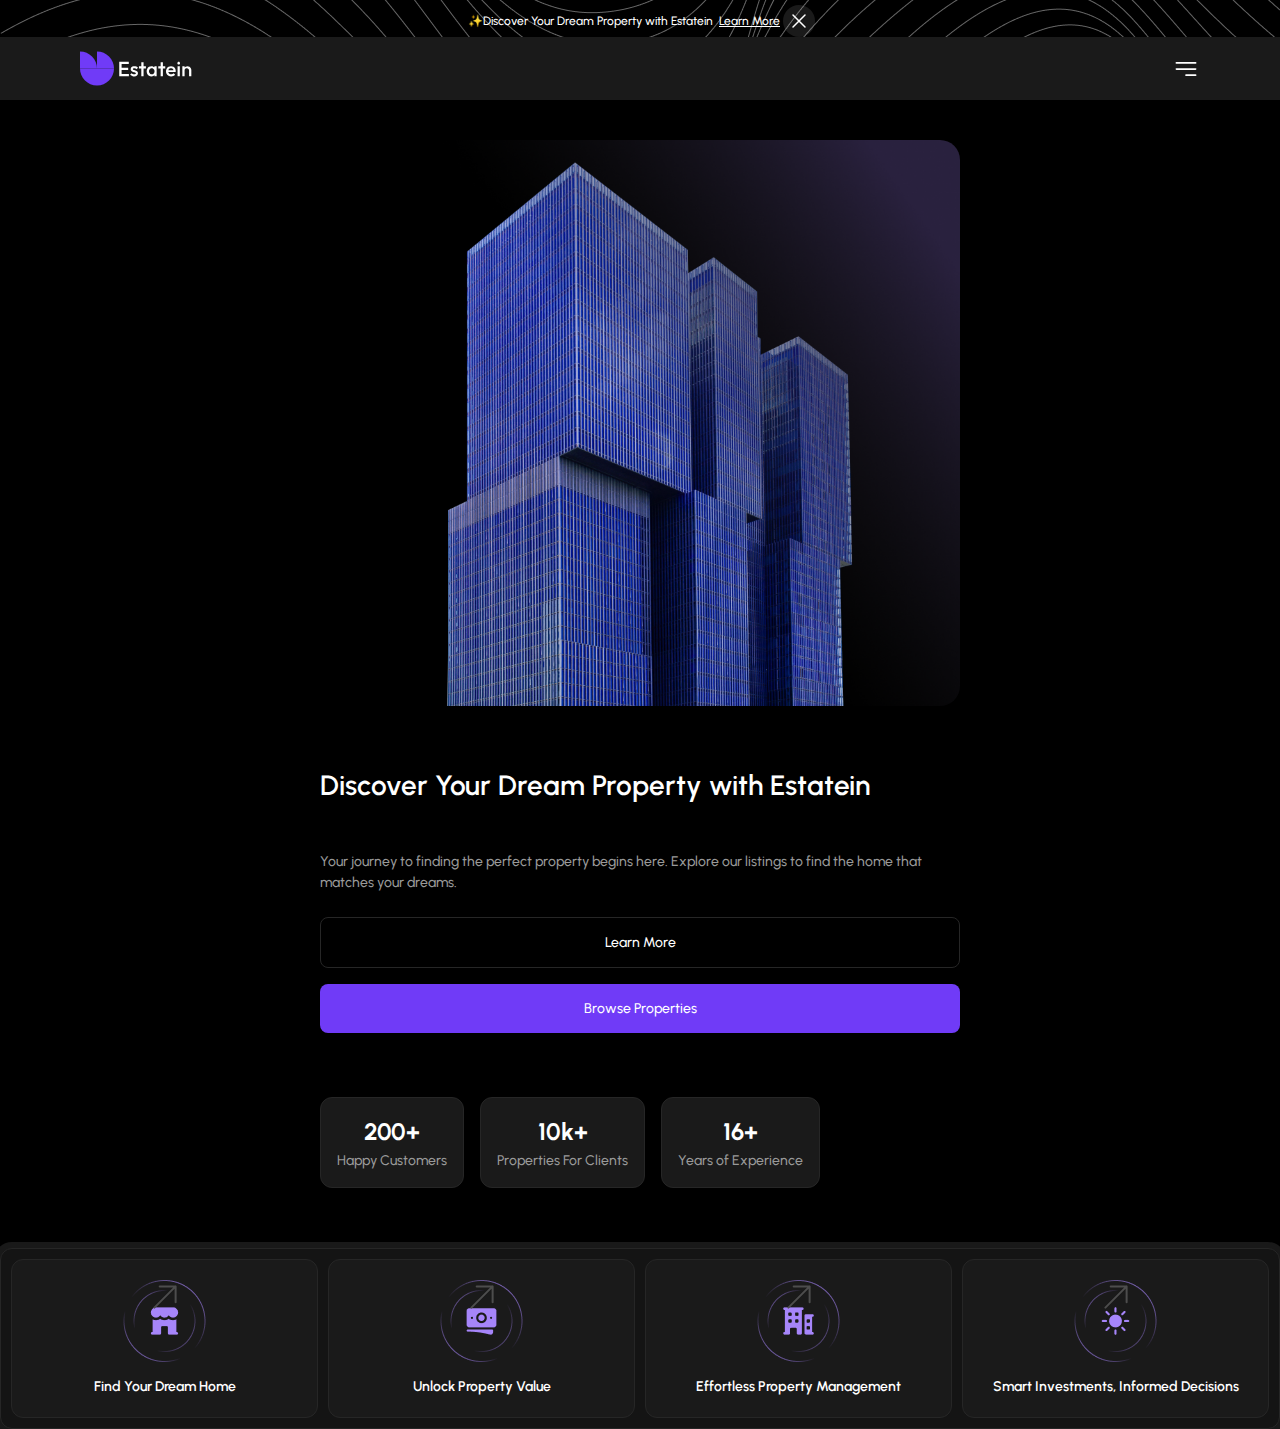
==== pages/home/index.html @ abe05085 "home page added" ====
<!DOCTYPE html>
<html lang="en">
<head>
    <meta charset="UTF-8">
    <meta name="viewport" content="width=device-width, initial-scale=1.0">
    <title>Home Page</title>
    <link rel="stylesheet" href="../../scss/main.css">
</head>
<body>
    <!-- Header -->
    <section class="header">
        <div class="img">
        </div>
            <div class="head">
                <div class="text">
                    <p>✨Discover Your Dream Property with Estatein</p>
                    <a href="#">Learn More</a>
                </div>
                <img src="../../assets/icons/home/headerx.svg" alt="">
            </div>
    </section>



    <!-- Navbar -->

    <header class="navbar-container">
        <nav class="container">
            <div class="navbar">
              <div class="left-side">
                <img src="../../assets/icons/home/navbar.svg" alt="">
                <img src="../../assets/icons/home/navtext.svg" alt="">
              </div>
              <div class="middle-side">
                <ul>
                    <li><a href="#" class="a1">Home</a></li>
                    <li><a href="#">About Us</a></li>
                    <li><a href="#">Properties</a></li>
                    <li><a href="#">Services</a></li>
                </ul>
              </div>
              <div class="right-side">
                <button>Contact Us</button>
                <img src="../../assets/icons/home/burger.svg" alt="">
              </div>

            </div>
        </nav>
    </header>



    <!-- Contact -->
    <section class="contact-section">

    <div class="contact">
        <div class="left-side">
                <p class="p1">Discover Your Dream Property with Estatein</p>
                <span class="span1">Your journey to finding the perfect property begins here. Explore our listings to find the home that matches your dreams.</span>
            <div class="btn">
                <button class="btn1">Learn More</button>
                <button class="btn2">Browse Properties</button>
            </div>
           <div class="price">
            <div class="card card1">
                <p>200+</p>
                <span>Happy Customers</span>
            </div>
            <div class="card card2">
                <p>10k+</p>
                <span>Properties For Clients</span>
            </div>
            <div class="card card3">
                <p>16+</p>
                <span>Years of Experience</span>
            </div>
           </div>
            </div>
            <!-- <div class="middle-side">
                <img src="../../assets/images/home/circle.png" alt="">
            </div> -->
           
            <div class="right-side">
                
                <img src="../../assets/images/home/building.png" alt="">
            </div>
    </div>
    </section>


    <!-- Grid section -->

    <section class="grid-section">
<div class="grid">
<div class="grid1">
    <img src="../../assets/images/home/shop.png" alt="">
    <p>Find Your Dream Home</p>
    <img class="arrowimg" src="../../assets/icons/home/arrow.svg" alt="">
</div>
<div class="grid1">
    <img src="../../assets/images/home/camera.png" alt="">
    <p>Unlock Property Value</p>
    <img class="arrowimg" src="../../assets/icons/home/arrow.svg" alt="">
</div>
<div class="grid1">
    <img src="../../assets/images/home/build.png" alt="">
    <p>Effortless Property Management</p>
    <img class="arrowimg" src="../../assets/icons/home/arrow.svg" alt="">
</div>
<div class="grid1">
    <img src="../../assets/images/home/sun.png" alt="">
    <p>Smart Investments, Informed Decisions</p>
    <img class="arrowimg" src="../../assets/icons/home/arrow.svg" alt="">
</div>
</div>
    </section>
</body>
</html>
---- scss/main.css ----
@import url("https://fonts.googleapis.com/css2?family=Urbanist:ital,wght@0,100..900;1,100..900&display=swap");
.container {
  width: 1280px;
  margin: 0 auto;
}

/* http://meyerweb.com/eric/tools/css/reset/
   v5.0.2 | 20191019
   License: none (public domain)
*/
html, body, div, span, applet, object, iframe,
h1, h2, h3, h4, h5, h6, p, blockquote, pre,
a, abbr, acronym, address, big, cite, code,
del, dfn, em, img, ins, kbd, q, s, samp,
small, strike, strong, sub, sup, tt, var,
b, u, i, center,
dl, dt, dd, ol, ul, li,
fieldset, form, label, legend,
table, caption, tbody, tfoot, thead, tr, th, td,
article, aside, canvas, details, embed,
figure, figcaption, footer, header, hgroup,
main, menu, nav, output, ruby, section, summary,
time, mark, audio, video {
  margin: 0;
  padding: 0;
  border: 0;
  box-sizing: border-box;
  font-size: 100%;
  font: inherit;
  vertical-align: baseline;
}

/* HTML5 display-role reset for older browsers */
article, aside, details, figcaption, figure,
footer, header, hgroup, main, menu, nav, section {
  display: block;
}

/* HTML5 hidden-attribute fix for newer browsers */
*[hidden] {
  display: none;
}

body {
  line-height: 1;
  background-color: black;
}

menu, ol, ul {
  list-style: none;
}

blockquote, q {
  quotes: none;
}

blockquote:before, blockquote:after,
q:before, q:after {
  content: "";
  content: none;
}

table {
  border-collapse: collapse;
  border-spacing: 0;
}

.header {
  display: flex;
  align-items: center;
  justify-content: center;
  background: url(/assets/images/home/header.png);
  background-repeat: no-repeat;
  background-color: black;
  padding-top: 5px;
}
.header .img {
  stroke: var(--Grey-40, #666);
}
.header .img img {
  width: 100%;
}
.header .head {
  display: flex;
  align-items: center;
  justify-content: space-between;
}
.header .head .text {
  display: flex;
  align-items: center;
  gap: 10px;
  color: var(--Absolute-White, #FFF);
  text-align: center;
  font-family: Urbanist;
  font-size: 18px;
  font-style: normal;
  font-weight: 500;
  line-height: 150%; /* 27px */
}
.header .head .text a {
  color: var(--Absolute-White, #FFF);
  text-align: center;
  font-family: Urbanist;
  font-size: 18px;
  font-style: normal;
  font-weight: 500;
  line-height: 150%; /* 27px */
  text-decoration-line: underline;
}
@media (max-width: 1596px) {
  .header .head .text a {
    font-size: 14px;
  }
}
@media (max-width: 1300px) {
  .header .head .text a {
    font-size: 12px;
  }
}
@media (max-width: 1596px) {
  .header .head .text {
    font-size: 14px;
    gap: 6px;
  }
}
@media (max-width: 1300px) {
  .header .head .text {
    font-size: 12px;
    gap: 6px;
  }
}
.header .head img {
  padding: 4px;
  border-radius: 75px;
  background: rgba(255, 255, 255, 0.1);
  left: 100%;
  position: relative;
}
@media (max-width: 1300px) {
  .header .head img {
    left: 1%;
  }
}

.navbar-container {
  display: flex;
  justify-content: space-between;
  align-items: center;
  padding: 20px 162px;
  background: var(--Grey-10, #1A1A1A);
}
@media (max-width: 1596px) {
  .navbar-container {
    padding: 14px 80px;
  }
}
.navbar-container .navbar {
  display: flex;
  align-items: center;
  justify-content: space-between;
}
.navbar-container .left-side {
  display: flex;
  align-items: center;
  gap: 5px;
}
.navbar-container .middle-side ul {
  display: flex;
  align-items: center;
  gap: 24px;
}
.navbar-container .middle-side ul li a {
  text-decoration: none;
  color: var(--Absolute-White, #FFF);
  font-family: Urbanist;
  font-size: 18px;
  font-style: normal;
  font-weight: 500;
  line-height: 150%; /* 21px */
}
@media (max-width: 1596px) {
  .navbar-container .middle-side ul li a {
    font-size: 14px;
  }
}
.navbar-container .middle-side ul .a1 {
  display: flex;
  padding: 14px 24px;
  align-items: flex-start;
  gap: 10px;
  border-radius: 10px;
  border: 1px solid var(--Grey-15, #262626);
  background: var(--Grey-08, #141414);
}
@media (max-width: 1596px) {
  .navbar-container .middle-side ul .a1 {
    padding: 12px 20px;
  }
}
@media (max-width: 1300px) {
  .navbar-container .middle-side {
    display: none;
  }
}
.navbar-container .right-side {
  display: flex;
  align-items: center;
}
.navbar-container .right-side button {
  display: flex;
  padding: 16px 24px;
  align-items: center;
  gap: 8px;
  border-radius: 10px;
  border: 1px solid var(--Grey-15, #262626);
  background: var(--Grey-08, #141414);
  color: var(--Absolute-White, #FFF);
  font-family: Urbanist;
  font-size: 18px;
  font-style: normal;
  font-weight: 500;
  line-height: 150%; /* 27px */
  cursor: pointer;
}
@media (max-width: 1596px) {
  .navbar-container .right-side button {
    font-size: 14px;
    padding: 14px 20px;
  }
}
@media (max-width: 1300px) {
  .navbar-container .right-side button {
    display: none;
  }
}
.navbar-container .right-side img {
  display: none;
}
@media (max-width: 1300px) {
  .navbar-container .right-side img {
    display: initial;
  }
}

.contact-section .contact {
  display: flex;
  align-items: center;
  gap: 80px;
}
@media (max-width: 1596px) {
  .contact-section .contact {
    gap: 60px;
  }
}
@media (max-width: 1300px) {
  .contact-section .contact {
    flex-direction: column-reverse;
  }
}
.contact-section .contact .left-side {
  width: 50%;
  padding-left: 162px;
  display: flex;
  flex-direction: column;
  gap: 24px;
}
@media (max-width: 1300px) {
  .contact-section .contact .left-side {
    padding: 0;
  }
}
.contact-section .contact .left-side .p1 {
  color: var(--Absolute-White, #FFF);
  font-family: Urbanist;
  font-size: 60px;
  font-style: normal;
  font-weight: 600;
  line-height: 120%; /* 72px */
}
@media (max-width: 1596px) {
  .contact-section .contact .left-side .p1 {
    font-size: 46px;
  }
}
@media (max-width: 1300px) {
  .contact-section .contact .left-side .p1 {
    font-size: 28px;
  }
}
.contact-section .contact .left-side .span1 {
  color: var(--Grey-60, #999);
  font-family: Urbanist;
  font-size: 18px;
  font-style: normal;
  font-weight: 500;
  line-height: 150%; /* 27px */
  margin-top: 24px;
}
@media (max-width: 1596px) {
  .contact-section .contact .left-side .span1 {
    font-size: 16px;
  }
}
@media (max-width: 1300px) {
  .contact-section .contact .left-side .span1 {
    font-size: 14px;
  }
}
.contact-section .contact .left-side .btn {
  display: flex;
  gap: 20px;
}
@media (max-width: 1596px) {
  .contact-section .contact .left-side .btn {
    gap: 16px;
  }
}
@media (max-width: 1300px) {
  .contact-section .contact .left-side .btn {
    flex-direction: column;
  }
}
.contact-section .contact .left-side .btn .btn1 {
  border-radius: 10px;
  background: transparent;
  border: 1px solid var(--Grey-15, #262626);
  display: flex;
  padding: 18px 24px;
  justify-content: center;
  align-items: center;
  gap: 8px;
  color: var(--Absolute-White, #FFF);
  font-family: Urbanist;
  font-size: 18px;
  font-style: normal;
  font-weight: 500;
  line-height: 150%; /* 27px */
  cursor: pointer;
}
@media (max-width: 1596px) {
  .contact-section .contact .left-side .btn .btn1 {
    font-size: 14px;
    padding: 14px 20px;
    border-radius: 8px;
  }
}
.contact-section .contact .left-side .btn .btn2 {
  border-radius: 10px;
  border: transparent;
  background: var(--Purple-60, #703BF7);
  display: flex;
  padding: 18px 24px;
  justify-content: center;
  align-items: center;
  gap: 8px;
  color: var(--Absolute-White, #FFF);
  font-family: Urbanist;
  font-size: 18px;
  font-style: normal;
  font-weight: 500;
  line-height: 150%; /* 27px */
  cursor: pointer;
}
@media (max-width: 1596px) {
  .contact-section .contact .left-side .btn .btn2 {
    font-size: 14px;
    padding: 14px 20px;
    border-radius: 8px;
  }
}
.contact-section .contact .left-side .price {
  display: flex;
  gap: 20px;
}
@media (max-width: 1596px) {
  .contact-section .contact .left-side .price {
    gap: 16px;
  }
}
@media (max-width: 1300px) {
  .contact-section .contact .left-side .price {
    margin-top: 40px;
  }
}
.contact-section .contact .left-side .price .card {
  border-radius: 12px;
  border: 1px solid var(--Grey-15, #262626);
  background: var(--Grey-10, #1A1A1A);
  padding: 16px 24px;
}
@media (max-width: 1596px) {
  .contact-section .contact .left-side .price .card {
    padding: 14px 20px;
  }
}
@media (max-width: 1300px) {
  .contact-section .contact .left-side .price .card {
    padding: 16px;
  }
}
.contact-section .contact .left-side .price .card p {
  color: var(--Absolute-White, #FFF);
  font-family: Urbanist;
  font-size: 40px;
  font-style: normal;
  font-weight: 700;
  line-height: 150%; /* 60px */
}
@media (max-width: 1596px) {
  .contact-section .contact .left-side .price .card p {
    font-size: 30px;
  }
}
@media (max-width: 1300px) {
  .contact-section .contact .left-side .price .card p {
    font-size: 24px;
    text-align: center;
  }
}
.contact-section .contact .left-side .price .card span {
  color: var(--Grey-60, #999);
  font-family: Urbanist;
  font-size: 18px;
  font-style: normal;
  font-weight: 500;
  line-height: 150%; /* 27px */
}
@media (max-width: 1596px) {
  .contact-section .contact .left-side .price .card span {
    font-size: 16px;
  }
}
@media (max-width: 1300px) {
  .contact-section .contact .left-side .price .card span {
    font-size: 14px;
    text-align: center;
  }
}
.contact-section .contact .right-side {
  width: 50%;
}
.contact-section .contact .right-side img {
  width: 100%;
}
@media (max-width: 1300px) {
  .contact-section .contact .right-side img {
    border-radius: 20px;
    margin-top: 40px;
  }
}

.grid-section {
  margin-top: 60px;
}
.grid-section .grid {
  border: 1px solid var(--Grey-15, #262626);
  background: var(--Grey-08, #141414);
  box-shadow: 0px 0px 0px 6px #191919;
  display: flex;
  padding: 20px;
  align-items: center;
  gap: 20px;
}
@media (max-width: 1596px) {
  .grid-section .grid {
    padding: 10px;
    gap: 10px;
  }
}
@media (max-width: 1300px) {
  .grid-section .grid {
    padding: 10px;
    border-radius: 12px;
  }
}
.grid-section .grid .grid1 {
  display: flex;
  padding: 40px 20px;
  flex-direction: column;
  align-items: center;
  gap: 20px;
  flex: 1 0 0;
  border-radius: 12px;
  border: 1px solid var(--Grey-15, #262626);
  background: var(--Grey-10, #1A1A1A);
}
@media (max-width: 1596px) {
  .grid-section .grid .grid1 {
    padding: 30px 16px;
    gap: 16px;
  }
}
@media (max-width: 1300px) {
  .grid-section .grid .grid1 {
    display: flex;
    padding: 20px 14px;
    gap: 14px;
    flex-wrap: wrap;
  }
}
.grid-section .grid .grid1 p {
  color: var(--Absolute-White, #FFF);
  text-align: center;
  font-family: Urbanist;
  font-size: 20px;
  font-style: normal;
  font-weight: 600;
  line-height: 150%; /* 30px */
}
@media (max-width: 1596px) {
  .grid-section .grid .grid1 p {
    font-size: 16px;
  }
}
@media (max-width: 1300px) {
  .grid-section .grid .grid1 p {
    font-size: 14px;
  }
}
.grid-section .grid .grid1 .arrowimg {
  position: absolute;
}
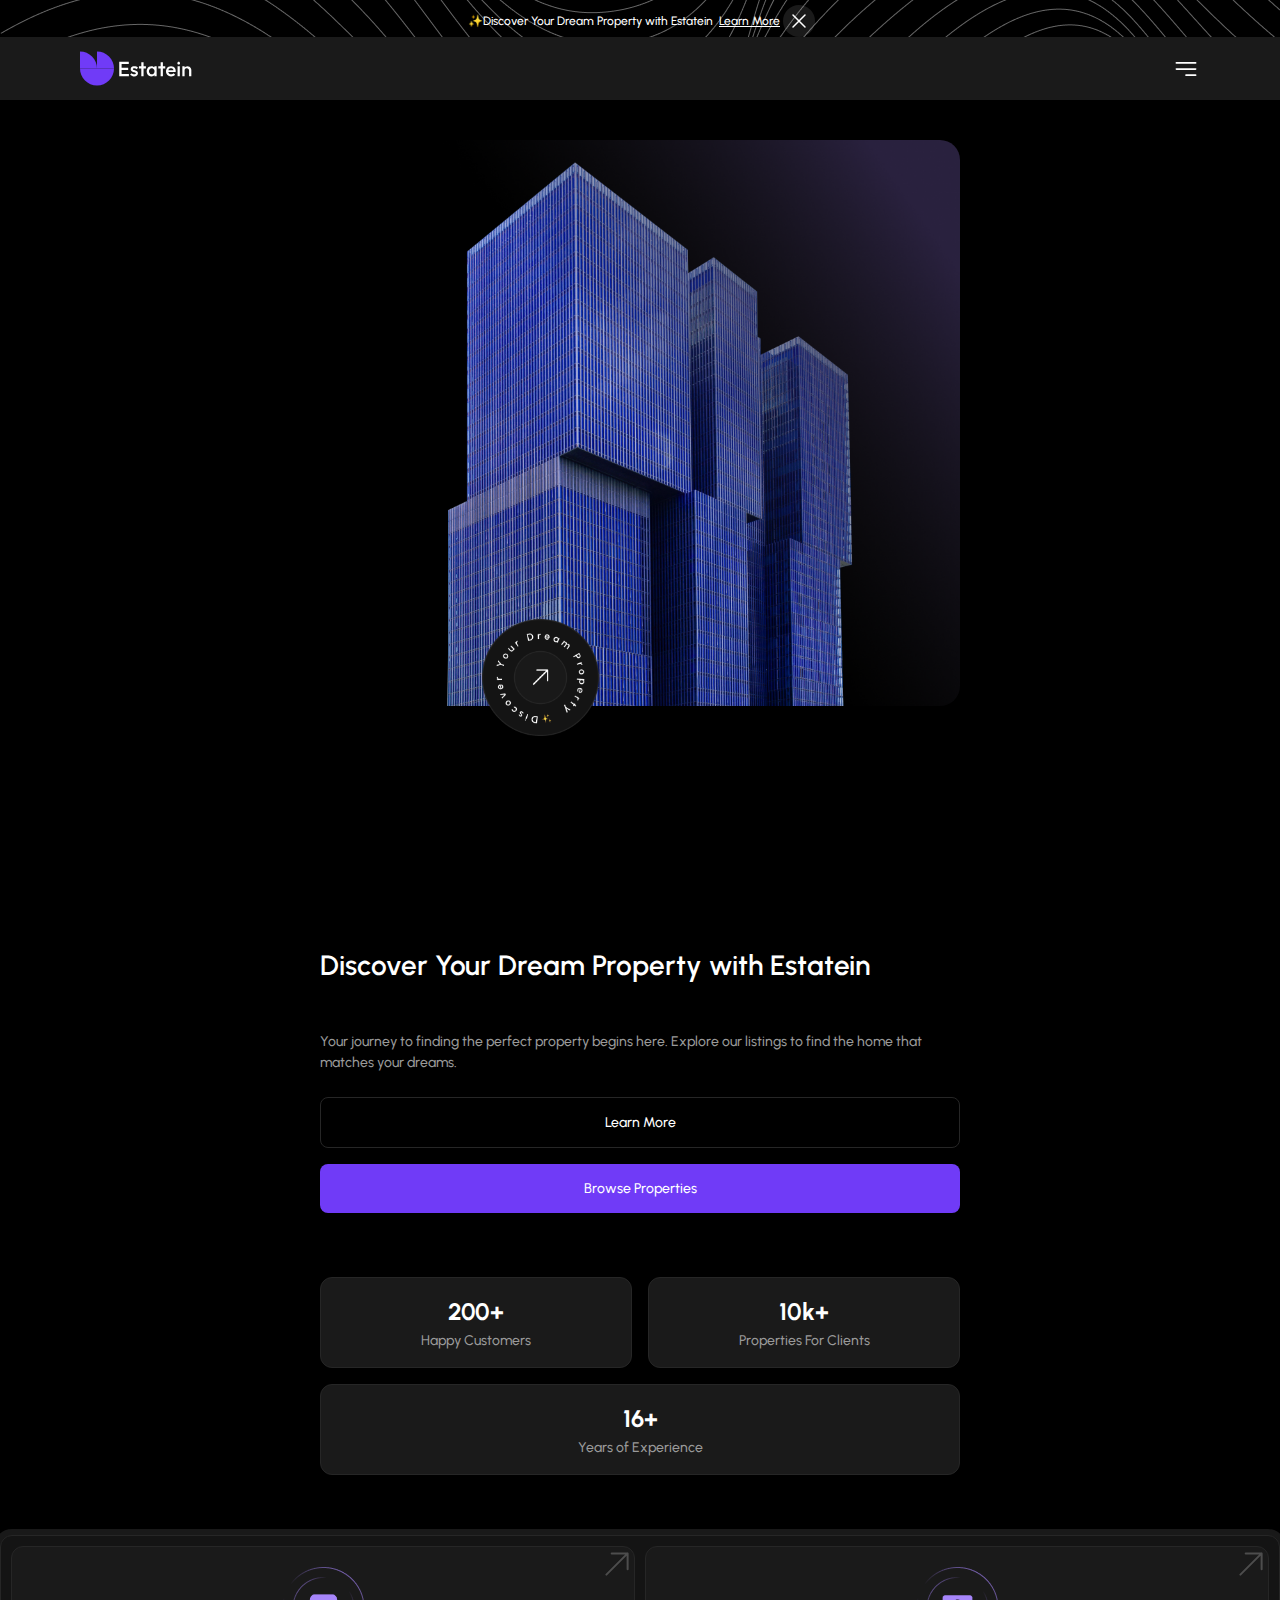
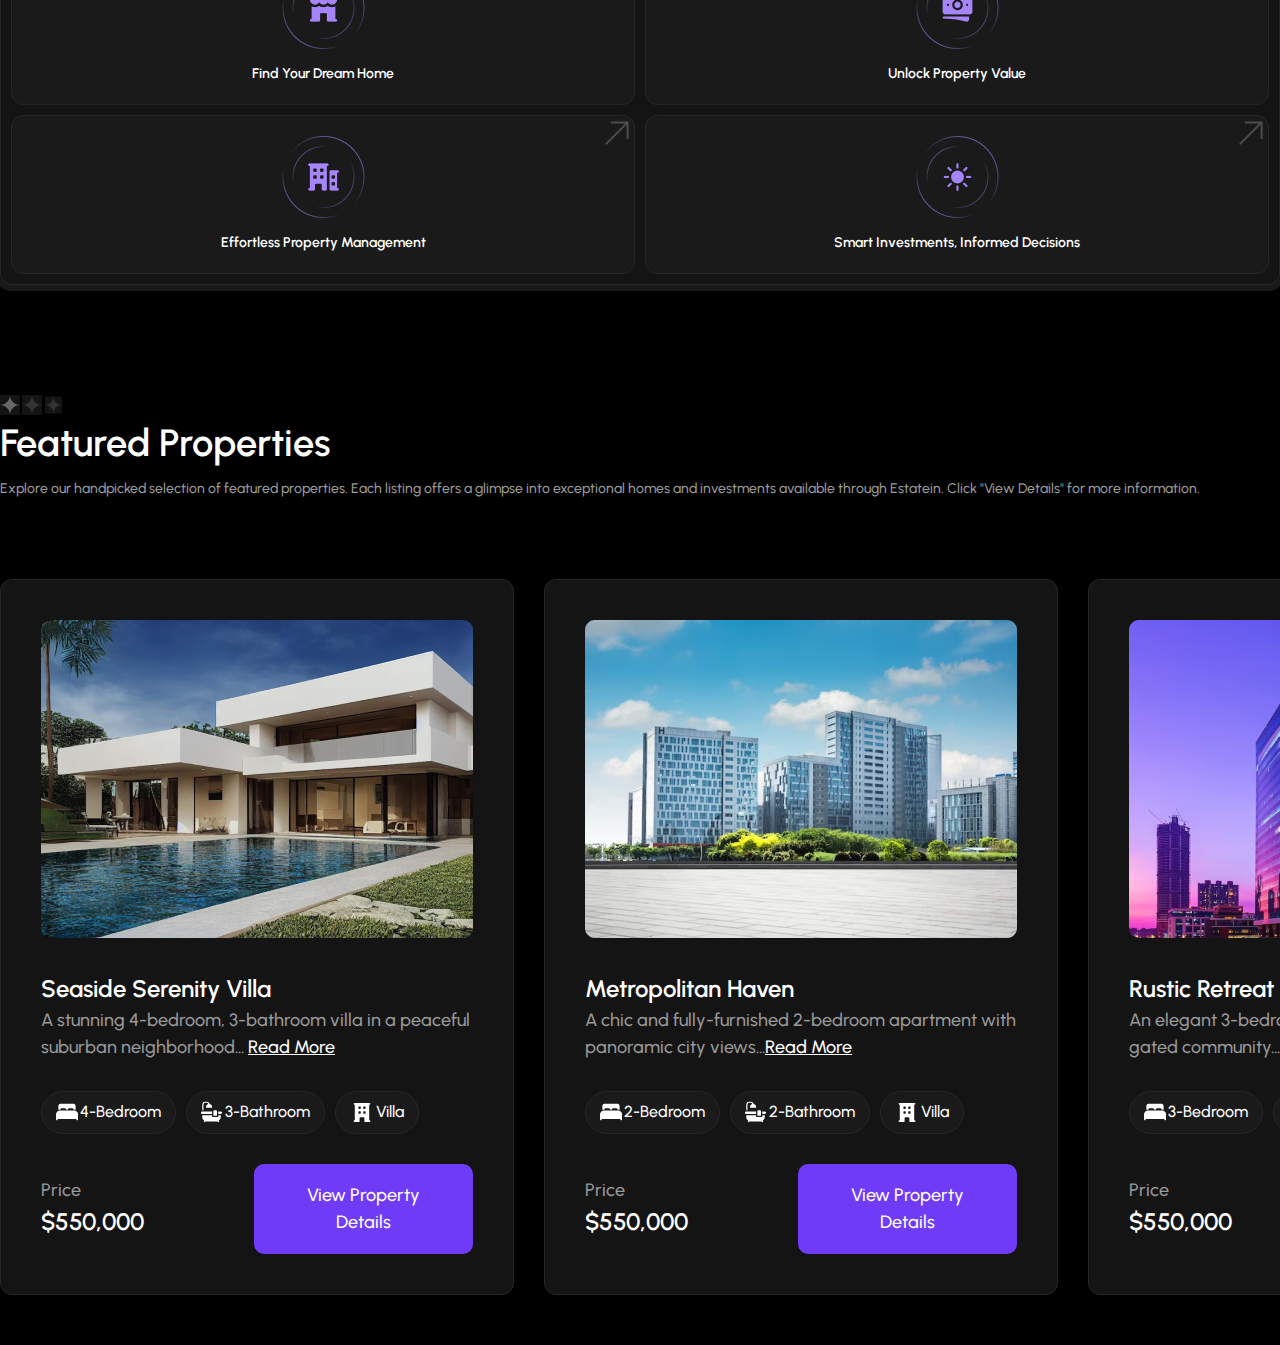
==== commit 14ef8bf8: "featured card added" ====
--- a/pages/home/index.html
+++ b/pages/home/index.html
@@ -64,21 +64,22 @@
            <div class="price">
             <div class="card card1">
                 <p>200+</p>
-                <span>Happy Customers</span>
+                <p class="card-text">Happy Customers</p>
             </div>
             <div class="card card2">
                 <p>10k+</p>
-                <span>Properties For Clients</span>
+                <p class="card-text">Properties For Clients</p>
             </div>
             <div class="card card3">
                 <p>16+</p>
-                <span>Years of Experience</span>
+                <p class="card-text">Years of Experience</p>
             </div>
            </div>
             </div>
-            <!-- <div class="middle-side">
+            <div class="middle-side">
                 <img src="../../assets/images/home/circle.png" alt="">
-            </div> -->
+            </div>
+            <!-- <img src="../../assets/images/home/circle.png" alt=""> -->
            
             <div class="right-side">
                 
@@ -114,5 +115,141 @@
 </div>
 </div>
     </section>
+
+
+    <!-- Property -->
+
+<section class="featured-section">
+    <div class="container">
+<div class="featured-header">
+<div class="stars">
+    <img src="../../assets/icons/home/starbig.svg" alt="">
+    <img src="../../assets/icons/home/starmiddle.svg" alt="">
+    <img src="../../assets/icons/home/starsmall.svg" alt="">
+</div>
+<div class="featured-info">
+    <div class="left-side">
+        <p>Featured Properties</p>
+        <span>Explore our handpicked selection of featured properties. Each listing offers a glimpse into exceptional homes and investments available through Estatein. Click "View Details" for more information.</span>
+    </div>
+    <div class="right-side">
+        <button>View All Properties</button>
+    </div>
+</div>
+</div>
+    </div>
+</section>
+
+<!-- Featured Cards -->
+
+<section class="featured-cards">
+    <div class="container">
+        <div class="cards">
+<div class="card card1">
+    <div class="card-info">
+        <img src="../../assets/images/home/buildingone.png" alt="">
+    </div>
+    <div class="card-header">
+        <p>Seaside Serenity Villa</p>
+        <span>A stunning 4-bedroom, 3-bathroom villa in a peaceful suburban neighborhood... <a href="#">Read More</a></span>
+    </div>
+    <div class="card-body">
+        <div class="card-text">
+            <img src="../../assets/icons/home/bedroom.svg" alt="">
+            <p>4-Bedroom</p>
+        </div>
+        <div class="card-text">
+            <img src="../../assets/icons/home/bathroom.svg" alt="">
+            <p>3-Bathroom</p>
+        </div>
+        <div class="card-text">
+            <img src="../../assets/icons/home/build.svg" alt="">
+            <p>Villa</p>
+        </div>
+    </div>
+    <div class="card-footer">
+        <div class="price">
+            <p>Price</p>
+            <span>$550,000</span>
+        </div>
+        <div class="btn">
+            <button>
+                View Property Details
+            </button>
+        </div>
+    </div>
+</div>
+<div class="card card2">
+    <div class="card-info">
+        <img src="../../assets/images/home/buildingtwo.png" alt="">
+    </div>
+    <div class="card-header">
+        <p>Metropolitan Haven</p>
+        <span>A chic and fully-furnished 2-bedroom apartment with panoramic city views...<a href="#">Read More</a></span>
+    </div>
+    <div class="card-body">
+        <div class="card-text">
+            <img src="../../assets/icons/home/bedroom.svg" alt="">
+            <p>2-Bedroom</p>
+        </div>
+        <div class="card-text">
+            <img src="../../assets/icons/home/bathroom.svg" alt="">
+            <p>2-Bathroom</p>
+        </div>
+        <div class="card-text">
+            <img src="../../assets/icons/home/build.svg" alt="">
+            <p>Villa</p>
+        </div>
+    </div>
+    <div class="card-footer">
+        <div class="price">
+            <p>Price</p>
+            <span>$550,000</span>
+        </div>
+        <div class="btn">
+            <button>
+                View Property Details
+            </button>
+        </div>
+    </div>
+</div>
+<div class="card card3">
+    <div class="card-info">
+        <img src="../../assets/images/home/buildingthree.png" alt="">
+    </div>
+    <div class="card-header">
+        <p>Rustic Retreat Cottage</p>
+        <span>An elegant 3-bedroom, 2.5-bathroom townhouse in a gated community...<a href="#">Read More</a></span>
+    </div>
+    <div class="card-body">
+        <div class="card-text">
+            <img src="../../assets/icons/home/bedroom.svg" alt="">
+            <p>3-Bedroom</p>
+        </div>
+        <div class="card-text">
+            <img src="../../assets/icons/home/bathroom.svg" alt="">
+            <p>3-Bathroom</p>
+        </div>
+        <div class="card-text">
+            <img src="../../assets/icons/home/build.svg" alt="">
+            <p>Villa</p>
+        </div>
+    </div>
+    <div class="card-footer">
+        <div class="price">
+            <p>Price</p>
+            <span>$550,000</span>
+        </div>
+        <div class="btn">
+            <button>
+                View Property Details
+            </button>
+        </div>
+    </div>
+</div>
+        </div>
+    </div>
+</section>
+
 </body>
 </html>--- a/scss/main.css
+++ b/scss/main.css
@@ -246,6 +246,7 @@
   display: flex;
   align-items: center;
   gap: 80px;
+  position: relative;
 }
 @media (max-width: 1596px) {
   .contact-section .contact {
@@ -369,7 +370,8 @@
   }
 }
 .contact-section .contact .left-side .price {
-  display: flex;
+  display: grid;
+  grid-template-columns: repeat(3, 1fr);
   gap: 20px;
 }
 @media (max-width: 1596px) {
@@ -380,6 +382,7 @@
 @media (max-width: 1300px) {
   .contact-section .contact .left-side .price {
     margin-top: 40px;
+    grid-template-columns: repeat(2, 1fr);
   }
 }
 .contact-section .contact .left-side .price .card {
@@ -417,7 +420,7 @@
     text-align: center;
   }
 }
-.contact-section .contact .left-side .price .card span {
+.contact-section .contact .left-side .price .card .card-text {
   color: var(--Grey-60, #999);
   font-family: Urbanist;
   font-size: 18px;
@@ -426,14 +429,32 @@
   line-height: 150%; /* 27px */
 }
 @media (max-width: 1596px) {
-  .contact-section .contact .left-side .price .card span {
+  .contact-section .contact .left-side .price .card .card-text {
     font-size: 16px;
   }
 }
 @media (max-width: 1300px) {
-  .contact-section .contact .left-side .price .card span {
+  .contact-section .contact .left-side .price .card .card-text {
     font-size: 14px;
     text-align: center;
+  }
+}
+@media (max-width: 1300px) {
+  .contact-section .contact .left-side .price .card3 {
+    grid-column: span 2;
+  }
+}
+.contact-section .contact .middle-side img {
+  position: absolute;
+  top: 100px;
+}
+@media (max-width: 1300px) {
+  .contact-section .contact .middle-side img {
+    position: relative;
+    top: -150px;
+    right: 100px;
+    width: 117px;
+    height: 117px;
   }
 }
 .contact-section .contact .right-side {
@@ -456,9 +477,9 @@
   border: 1px solid var(--Grey-15, #262626);
   background: var(--Grey-08, #141414);
   box-shadow: 0px 0px 0px 6px #191919;
-  display: flex;
   padding: 20px;
-  align-items: center;
+  display: grid;
+  grid-template-columns: repeat(4, 1fr);
   gap: 20px;
 }
 @media (max-width: 1596px) {
@@ -471,6 +492,7 @@
   .grid-section .grid {
     padding: 10px;
     border-radius: 12px;
+    grid-template-columns: repeat(2, 1fr);
   }
 }
 .grid-section .grid .grid1 {
@@ -483,6 +505,7 @@
   border-radius: 12px;
   border: 1px solid var(--Grey-15, #262626);
   background: var(--Grey-10, #1A1A1A);
+  position: relative;
 }
 @media (max-width: 1596px) {
   .grid-section .grid .grid1 {
@@ -492,10 +515,8 @@
 }
 @media (max-width: 1300px) {
   .grid-section .grid .grid1 {
-    display: flex;
     padding: 20px 14px;
     gap: 14px;
-    flex-wrap: wrap;
   }
 }
 .grid-section .grid .grid1 p {
@@ -519,4 +540,233 @@
 }
 .grid-section .grid .grid1 .arrowimg {
   position: absolute;
+  right: 0;
+  top: 0;
+}
+
+.featured-section {
+  margin-top: 110px;
+}
+@media (max-width: 1300px) {
+  .featured-section .container {
+    width: 100%;
+  }
+}
+.featured-section .container .featured-header .stars {
+  display: flex;
+  align-items: center;
+  gap: 2px;
+  width: 100px;
+}
+.featured-section .container .featured-header .stars img {
+  width: 30px;
+  height: 30px;
+}
+@media (max-width: 1596px) {
+  .featured-section .container .featured-header .stars img {
+    width: 24px;
+    height: 24px;
+  }
+}
+@media (max-width: 1300px) {
+  .featured-section .container .featured-header .stars img {
+    width: 20px;
+    height: 20px;
+  }
+}
+.featured-section .container .featured-header .featured-info {
+  display: flex;
+  align-items: center;
+  gap: 200px;
+}
+@media (max-width: 1300px) {
+  .featured-section .container .featured-header .featured-info {
+    gap: 0;
+  }
+}
+.featured-section .container .featured-header .featured-info .left-side {
+  display: flex;
+  flex-direction: column;
+  gap: 14px;
+}
+@media (max-width: 1596px) {
+  .featured-section .container .featured-header .featured-info .left-side {
+    gap: 10px;
+  }
+}
+@media (max-width: 1300px) {
+  .featured-section .container .featured-header .featured-info .left-side {
+    gap: 6px;
+  }
+}
+.featured-section .container .featured-header .featured-info .left-side p {
+  color: var(--Absolute-White, #FFF);
+  font-family: Urbanist;
+  font-size: 48px;
+  font-style: normal;
+  font-weight: 600;
+  line-height: 150%; /* 72px */
+}
+@media (max-width: 1596px) {
+  .featured-section .container .featured-header .featured-info .left-side p {
+    font-size: 38px;
+  }
+}
+.featured-section .container .featured-header .featured-info .left-side span {
+  color: var(--Grey-60, #999);
+  font-family: Urbanist;
+  font-size: 18px;
+  font-style: normal;
+  font-weight: 500;
+  line-height: 150%; /* 27px */
+}
+@media (max-width: 1596px) {
+  .featured-section .container .featured-header .featured-info .left-side span {
+    font-size: 16px;
+  }
+}
+@media (max-width: 1300px) {
+  .featured-section .container .featured-header .featured-info .left-side span {
+    font-size: 14px;
+  }
+}
+.featured-section .container .featured-header .featured-info .right-side {
+  margin-top: 60px;
+}
+.featured-section .container .featured-header .featured-info .right-side button {
+  display: flex;
+  padding: 18px 24px;
+  align-items: center;
+  gap: 8px;
+  border-radius: 10px;
+  border: 1px solid var(--Grey-15, #262626);
+  background: var(--Grey-10, #1A1A1A);
+  color: var(--Absolute-White, #FFF);
+  font-family: Urbanist;
+  font-size: 18px;
+  font-style: normal;
+  font-weight: 500;
+  line-height: 150%; /* 27px */
+  width: 196px;
+}
+@media (max-width: 1596px) {
+  .featured-section .container .featured-header .featured-info .right-side button {
+    padding: 14px 20px;
+  }
+}
+@media (max-width: 1300px) {
+  .featured-section .container .featured-header .featured-info .right-side button {
+    display: none;
+  }
+}
+
+.featured-cards {
+  margin-top: 80px;
+  margin-bottom: 50px;
+}
+.featured-cards .container .cards {
+  display: flex;
+  align-items: center;
+  gap: 30px;
+}
+.featured-cards .container .cards .card {
+  display: flex;
+  padding: 40px;
+  flex-direction: column;
+  align-items: flex-start;
+  gap: 30px;
+  flex: 1 0 0;
+  border-radius: 12px;
+  border: 1px solid var(--Grey-15, #262626);
+  background: var(--Grey-08, #141414);
+}
+.featured-cards .container .cards .card .card-header {
+  display: flex;
+  flex-direction: column;
+}
+.featured-cards .container .cards .card .card-header p {
+  color: var(--Absolute-White, #FFF);
+  font-family: Urbanist;
+  font-size: 24px;
+  font-style: normal;
+  font-weight: 600;
+  line-height: 150%; /* 36px */
+}
+.featured-cards .container .cards .card .card-header span {
+  color: var(--Grey-60, #999);
+  font-family: Urbanist;
+  font-size: 18px;
+  font-style: normal;
+  font-weight: 500;
+  line-height: 150%; /* 27px */
+}
+.featured-cards .container .cards .card .card-header span a {
+  color: var(--Absolute-White, #FFF);
+  font-family: Urbanist;
+  font-size: 18px;
+  font-style: normal;
+  font-weight: 500;
+  line-height: 150%;
+  text-decoration-line: underline;
+}
+.featured-cards .container .cards .card .card-body {
+  display: flex;
+  gap: 10px;
+}
+.featured-cards .container .cards .card .card-body .card-text {
+  display: flex;
+  align-items: center;
+  border-radius: 28px;
+  gap: 2px;
+  border: 1px solid var(--Grey-15, #262626);
+  background: var(--Grey-10, #1A1A1A);
+  padding: 8px 14px;
+}
+.featured-cards .container .cards .card .card-body .card-text p {
+  color: var(--Absolute-White, #FFF);
+  font-family: Urbanist;
+  font-style: normal;
+  font-weight: 500;
+  line-height: 150%; /* 27px */
+}
+.featured-cards .container .cards .card .card-footer {
+  display: flex;
+  align-items: center;
+  gap: 110px;
+}
+.featured-cards .container .cards .card .card-footer .price {
+  display: flex;
+  flex-direction: column;
+}
+.featured-cards .container .cards .card .card-footer .price p {
+  color: var(--Grey-60, #999);
+  font-family: Urbanist;
+  font-size: 18px;
+  font-style: normal;
+  font-weight: 500;
+  line-height: 150%; /* 27px */
+}
+.featured-cards .container .cards .card .card-footer .price span {
+  color: var(--Absolute-White, #FFF);
+  font-family: Urbanist;
+  font-size: 24px;
+  font-style: normal;
+  font-weight: 600;
+  line-height: 150%; /* 36px */
+}
+.featured-cards .container .cards .card .card-footer .btn button {
+  display: flex;
+  padding: 18px 24px;
+  justify-content: center;
+  align-items: center;
+  gap: 8px;
+  border: transparent;
+  border-radius: 10px;
+  background: var(--Purple-60, #703BF7);
+  color: var(--Absolute-White, #FFF);
+  font-family: Urbanist;
+  font-size: 18px;
+  font-style: normal;
+  font-weight: 500;
+  line-height: 150%; /* 27px */
 }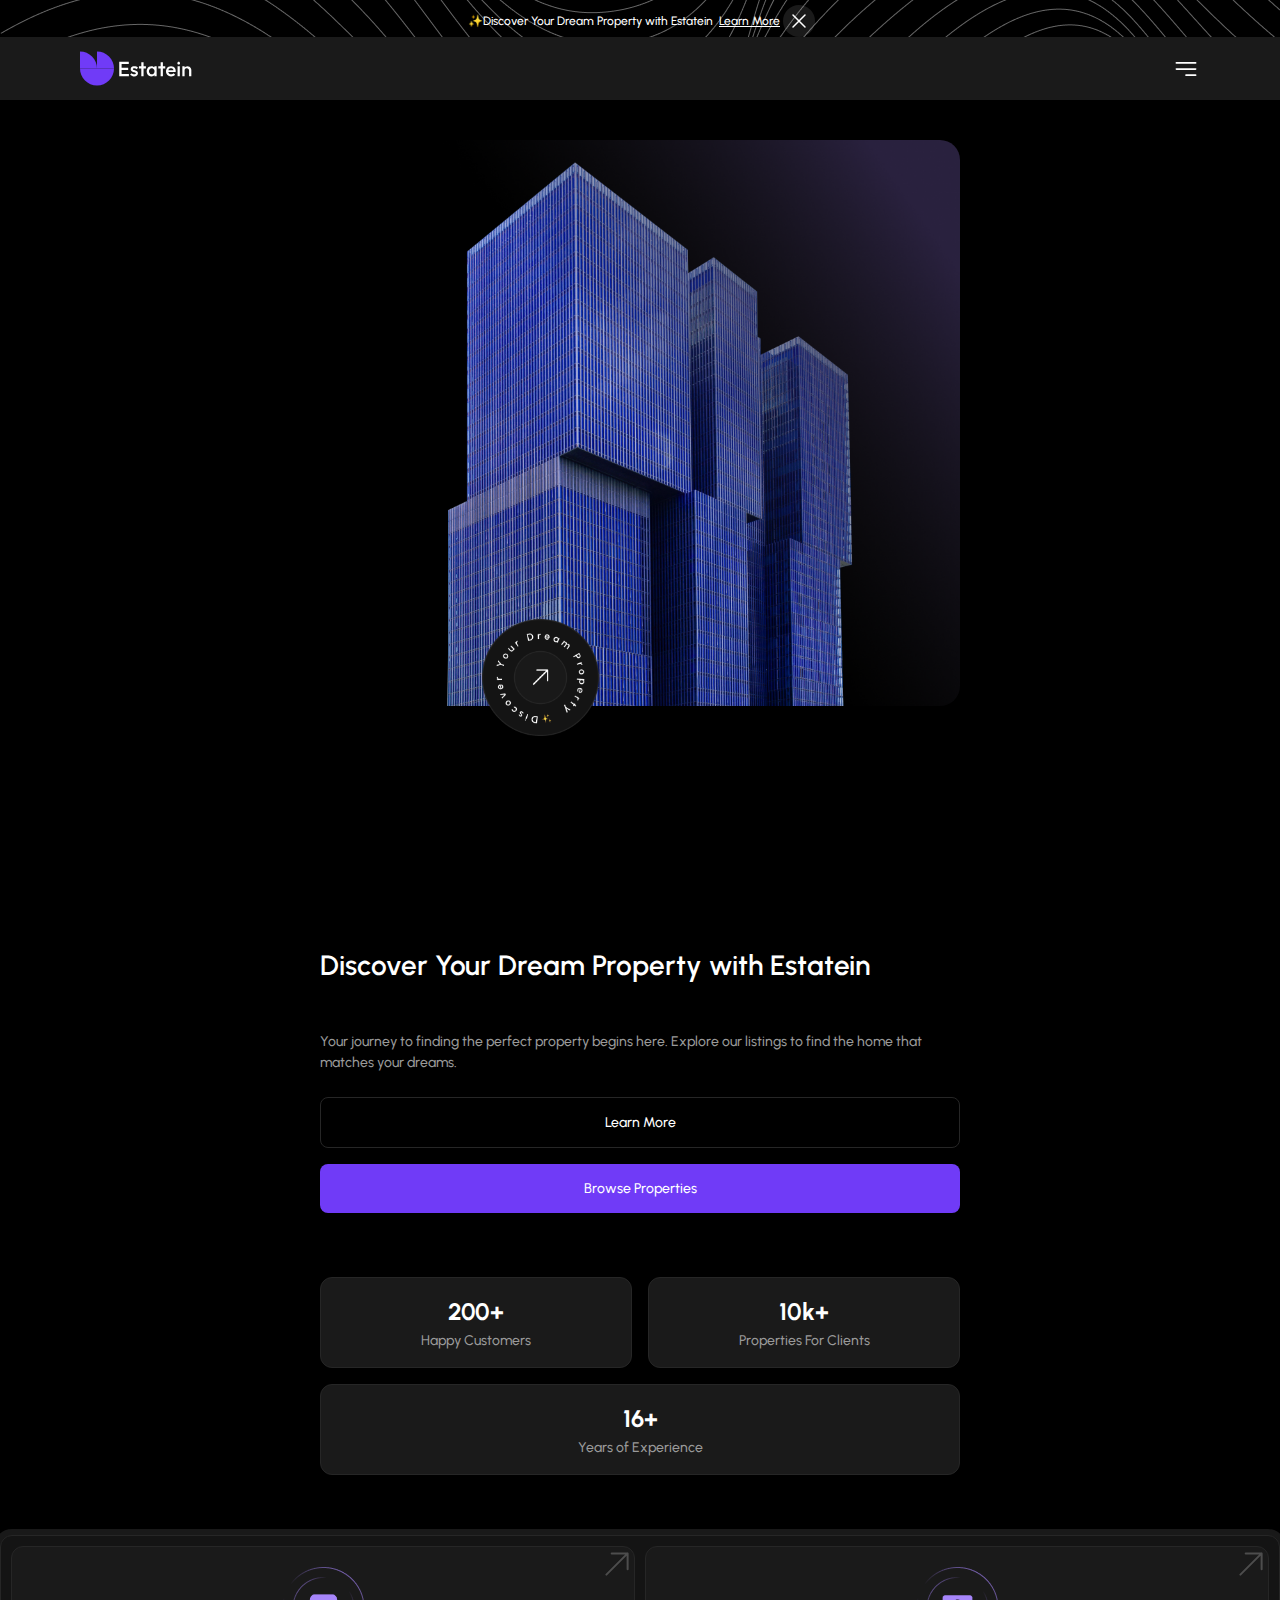
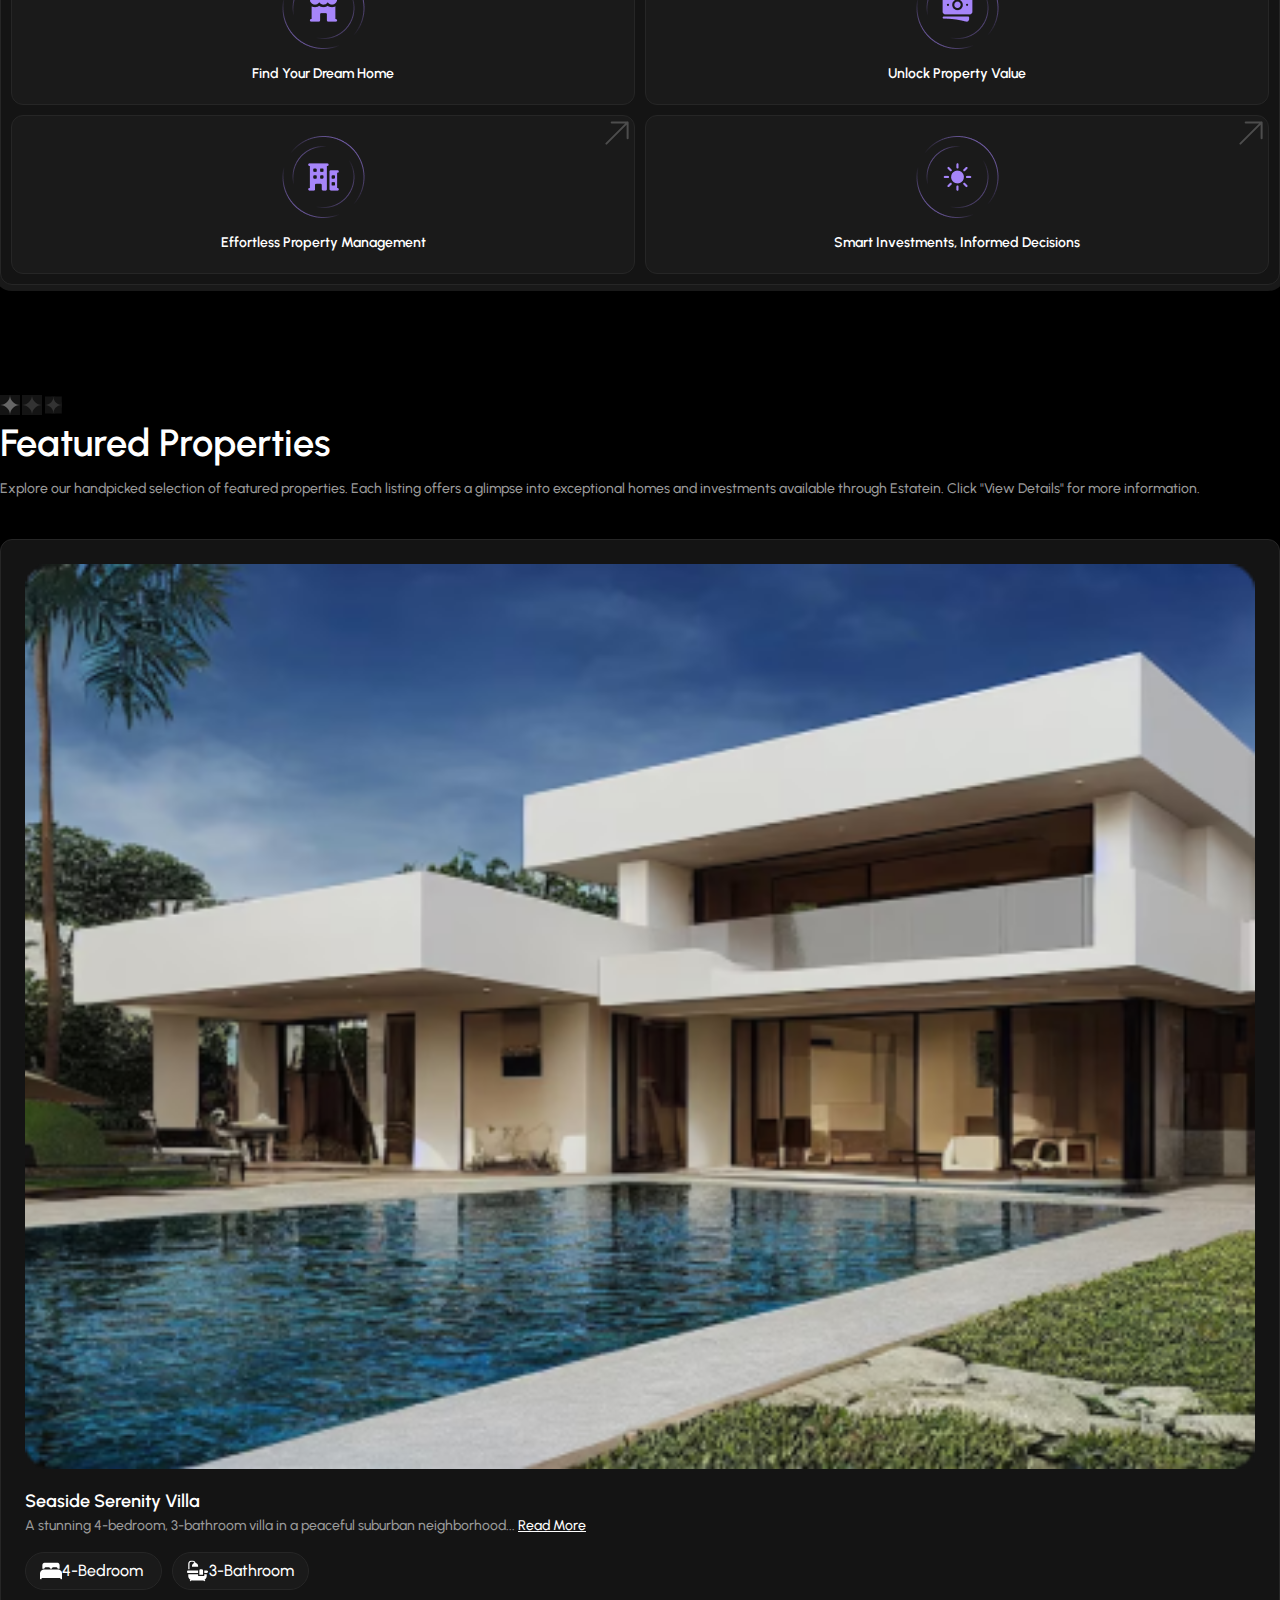
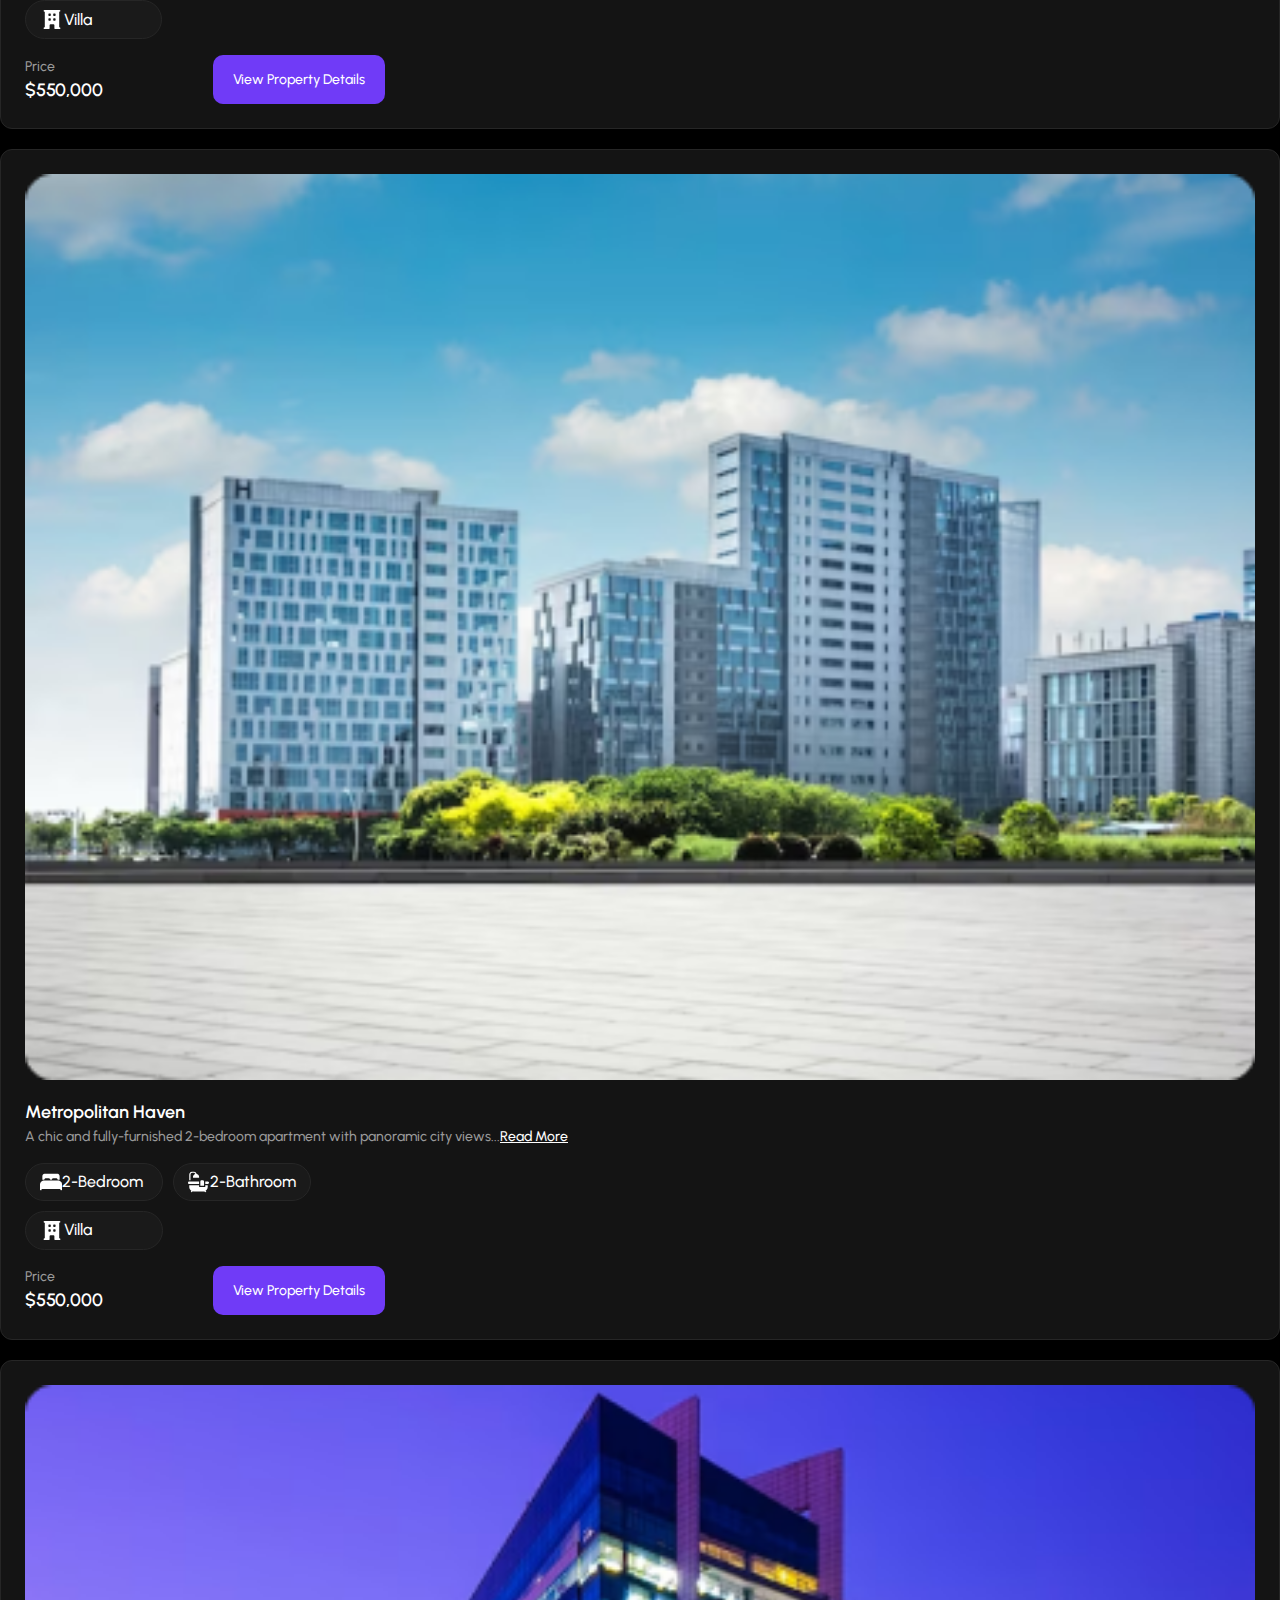
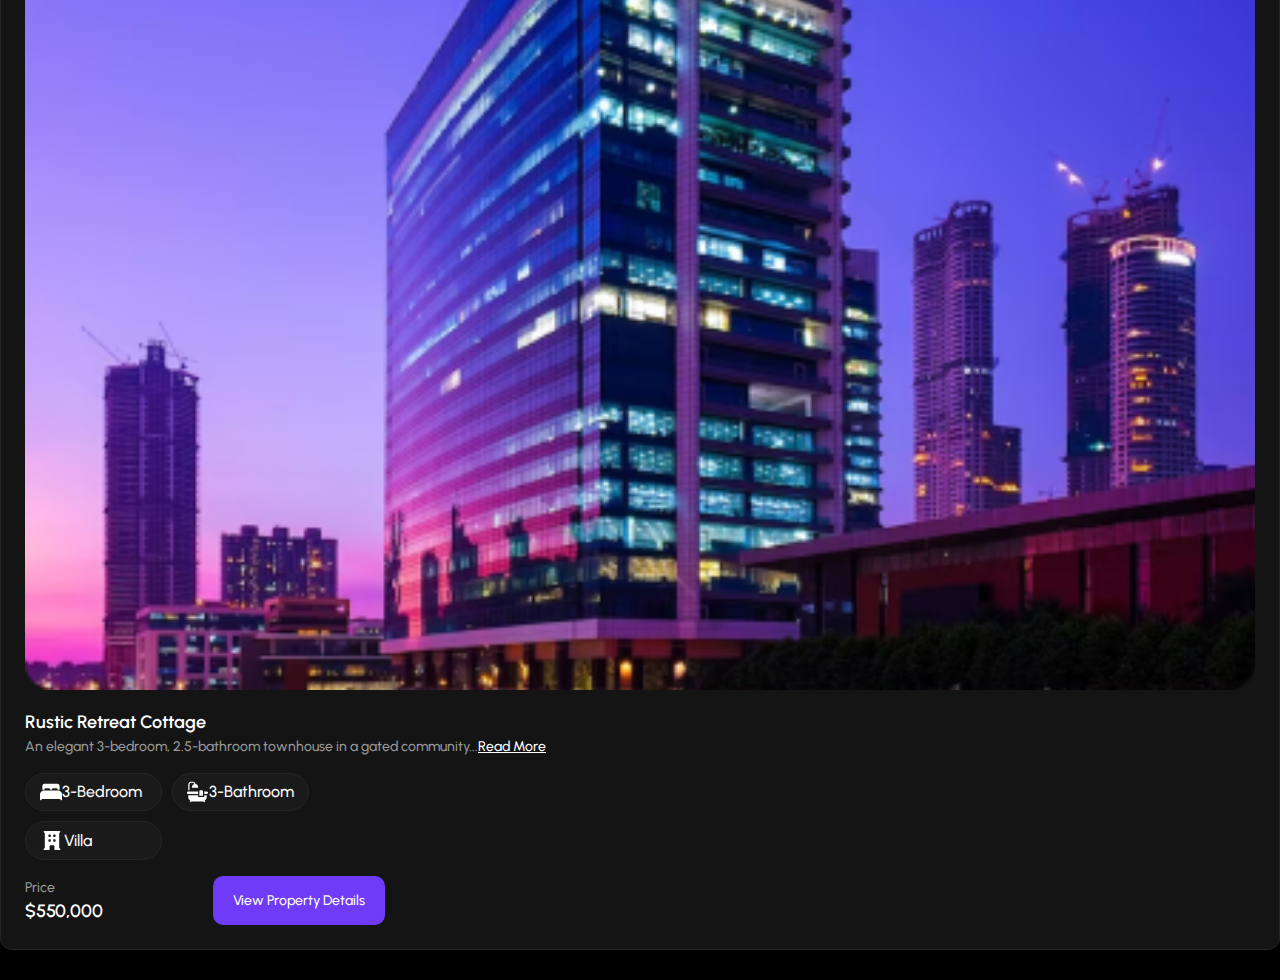
==== commit 2bc3e986: "card section responsive and hover effect added" ====
--- a/pages/home/index.html
+++ b/pages/home/index.html
@@ -33,10 +33,10 @@
               </div>
               <div class="middle-side">
                 <ul>
-                    <li><a href="#" class="a1">Home</a></li>
-                    <li><a href="#">About Us</a></li>
-                    <li><a href="#">Properties</a></li>
-                    <li><a href="#">Services</a></li>
+                    <li><a href="../home/index.html" class="a1">Home</a></li>
+                    <li ><a href="#">About Us</a></li>
+                    <li><a href="../property/index.html">Properties</a></li>
+                    <li><a href="../details/index.html">Services</a></li>
                 </ul>
               </div>
               <div class="right-side">
--- a/scss/main.css
+++ b/scss/main.css
@@ -147,7 +147,7 @@
   justify-content: space-between;
   align-items: center;
   padding: 20px 162px;
-  background: var(--Grey-10, #1A1A1A);
+  background: #1A1A1A;
 }
 @media (max-width: 1596px) {
   .navbar-container {
@@ -177,6 +177,10 @@
   font-style: normal;
   font-weight: 500;
   line-height: 150%; /* 21px */
+  border: 1px solid transparent;
+}
+.navbar-container .middle-side ul li a:hover {
+  color: #999999;
 }
 @media (max-width: 1596px) {
   .navbar-container .middle-side ul li a {
@@ -189,8 +193,8 @@
   align-items: flex-start;
   gap: 10px;
   border-radius: 10px;
-  border: 1px solid var(--Grey-15, #262626);
-  background: var(--Grey-08, #141414);
+  border: 1px solid #262626;
+  background: #141414;
 }
 @media (max-width: 1596px) {
   .navbar-container .middle-side ul .a1 {
@@ -212,8 +216,8 @@
   align-items: center;
   gap: 8px;
   border-radius: 10px;
-  border: 1px solid var(--Grey-15, #262626);
-  background: var(--Grey-08, #141414);
+  border: 1px solid #262626;
+  background: #141414;
   color: var(--Absolute-White, #FFF);
   font-family: Urbanist;
   font-size: 18px;
@@ -221,6 +225,10 @@
   font-weight: 500;
   line-height: 150%; /* 27px */
   cursor: pointer;
+}
+.navbar-container .right-side button:hover {
+  color: #F1F1F3;
+  background-color: #1A64FF;
 }
 @media (max-width: 1596px) {
   .navbar-container .right-side button {
@@ -324,7 +332,7 @@
 .contact-section .contact .left-side .btn .btn1 {
   border-radius: 10px;
   background: transparent;
-  border: 1px solid var(--Grey-15, #262626);
+  border: 1px solid #262626;
   display: flex;
   padding: 18px 24px;
   justify-content: center;
@@ -337,6 +345,9 @@
   font-weight: 500;
   line-height: 150%; /* 27px */
   cursor: pointer;
+}
+.contact-section .contact .left-side .btn .btn1:hover {
+  background-color: #703BF7;
 }
 @media (max-width: 1596px) {
   .contact-section .contact .left-side .btn .btn1 {
@@ -361,6 +372,11 @@
   font-weight: 500;
   line-height: 150%; /* 27px */
   cursor: pointer;
+}
+.contact-section .contact .left-side .btn .btn2:hover {
+  color: #F1F1F3;
+  background-color: transparent;
+  border: 1px solid #262626;
 }
 @media (max-width: 1596px) {
   .contact-section .contact .left-side .btn .btn2 {
@@ -647,7 +663,11 @@
   font-style: normal;
   font-weight: 500;
   line-height: 150%; /* 27px */
+  cursor: pointer;
   width: 196px;
+}
+.featured-section .container .featured-header .featured-info .right-side button:hover {
+  background-color: #1A64FF;
 }
 @media (max-width: 1596px) {
   .featured-section .container .featured-header .featured-info .right-side button {
@@ -663,11 +683,47 @@
 .featured-cards {
   margin-top: 80px;
   margin-bottom: 50px;
+  padding: 0;
+}
+@media (max-width: 1596px) {
+  .featured-cards {
+    margin-top: 60px;
+    margin-bottom: 40px;
+  }
+}
+@media (max-width: 1300px) {
+  .featured-cards {
+    margin-top: 40px;
+    margin-bottom: 30px;
+  }
+}
+.featured-cards .container {
+  width: 100%;
+}
+@media (max-width: 1596px) {
+  .featured-cards .container {
+    width: 100%;
+  }
+}
+@media (max-width: 1300px) {
+  .featured-cards .container {
+    width: 100%;
+  }
 }
 .featured-cards .container .cards {
   display: flex;
   align-items: center;
   gap: 30px;
+}
+@media (max-width: 1596px) {
+  .featured-cards .container .cards {
+    gap: 20px;
+  }
+}
+@media (max-width: 1300px) {
+  .featured-cards .container .cards {
+    flex-direction: column;
+  }
 }
 .featured-cards .container .cards .card {
   display: flex;
@@ -679,6 +735,32 @@
   border-radius: 12px;
   border: 1px solid var(--Grey-15, #262626);
   background: var(--Grey-08, #141414);
+  width: 100%;
+}
+@media (max-width: 1596px) {
+  .featured-cards .container .cards .card {
+    padding: 30px;
+    gap: 20px;
+    width: 100%;
+  }
+}
+@media (max-width: 1300px) {
+  .featured-cards .container .cards .card {
+    padding: 24px;
+    gap: 16px;
+    width: 100%;
+  }
+}
+.featured-cards .container .cards .card .card-info {
+  width: 100%;
+}
+@media (max-width: 1596px) {
+  .featured-cards .container .cards .card .card-info {
+    width: 100%;
+  }
+}
+.featured-cards .container .cards .card .card-info img {
+  width: 100%;
 }
 .featured-cards .container .cards .card .card-header {
   display: flex;
@@ -692,6 +774,16 @@
   font-weight: 600;
   line-height: 150%; /* 36px */
 }
+@media (max-width: 1596px) {
+  .featured-cards .container .cards .card .card-header p {
+    font-size: 20px;
+  }
+}
+@media (max-width: 1300px) {
+  .featured-cards .container .cards .card .card-header p {
+    font-size: 18px;
+  }
+}
 .featured-cards .container .cards .card .card-header span {
   color: var(--Grey-60, #999);
   font-family: Urbanist;
@@ -700,6 +792,16 @@
   font-weight: 500;
   line-height: 150%; /* 27px */
 }
+@media (max-width: 1596px) {
+  .featured-cards .container .cards .card .card-header span {
+    font-size: 16px;
+  }
+}
+@media (max-width: 1300px) {
+  .featured-cards .container .cards .card .card-header span {
+    font-size: 14px;
+  }
+}
 .featured-cards .container .cards .card .card-header span a {
   color: var(--Absolute-White, #FFF);
   font-family: Urbanist;
@@ -709,19 +811,39 @@
   line-height: 150%;
   text-decoration-line: underline;
 }
+@media (max-width: 1596px) {
+  .featured-cards .container .cards .card .card-header span a {
+    font-size: 16px;
+  }
+}
+@media (max-width: 1300px) {
+  .featured-cards .container .cards .card .card-header span a {
+    font-size: 14px;
+  }
+}
 .featured-cards .container .cards .card .card-body {
-  display: flex;
+  display: grid;
+  grid-template-columns: repeat(3, 1fr);
   gap: 10px;
 }
+@media (max-width: 1300px) {
+  .featured-cards .container .cards .card .card-body {
+    grid-template-columns: repeat(2, 1fr);
+  }
+}
 .featured-cards .container .cards .card .card-body .card-text {
   display: flex;
   align-items: center;
   border-radius: 28px;
-  gap: 2px;
   border: 1px solid var(--Grey-15, #262626);
   background: var(--Grey-10, #1A1A1A);
   padding: 8px 14px;
 }
+@media (max-width: 1596px) {
+  .featured-cards .container .cards .card .card-body .card-text {
+    padding: 6px 14px;
+  }
+}
 .featured-cards .container .cards .card .card-body .card-text p {
   color: var(--Absolute-White, #FFF);
   font-family: Urbanist;
@@ -746,6 +868,16 @@
   font-weight: 500;
   line-height: 150%; /* 27px */
 }
+@media (max-width: 1596px) {
+  .featured-cards .container .cards .card .card-footer .price p {
+    font-size: 14px;
+  }
+}
+@media (max-width: 1300px) {
+  .featured-cards .container .cards .card .card-footer .price p {
+    font-size: 14px;
+  }
+}
 .featured-cards .container .cards .card .card-footer .price span {
   color: var(--Absolute-White, #FFF);
   font-family: Urbanist;
@@ -753,6 +885,16 @@
   font-style: normal;
   font-weight: 600;
   line-height: 150%; /* 36px */
+}
+@media (max-width: 1596px) {
+  .featured-cards .container .cards .card .card-footer .price span {
+    font-size: 20px;
+  }
+}
+@media (max-width: 1300px) {
+  .featured-cards .container .cards .card .card-footer .price span {
+    font-size: 18px;
+  }
 }
 .featured-cards .container .cards .card .card-footer .btn button {
   display: flex;
@@ -769,4 +911,20 @@
   font-style: normal;
   font-weight: 500;
   line-height: 150%; /* 27px */
+  cursor: pointer;
+}
+.featured-cards .container .cards .card .card-footer .btn button:hover {
+  background-color: #333333;
+}
+@media (max-width: 1596px) {
+  .featured-cards .container .cards .card .card-footer .btn button {
+    font-size: 14px;
+    padding: 14px 20px;
+  }
+}
+@media (max-width: 1300px) {
+  .featured-cards .container .cards .card .card-footer .btn button {
+    font-size: 14px;
+    padding: 14px 20px;
+  }
 }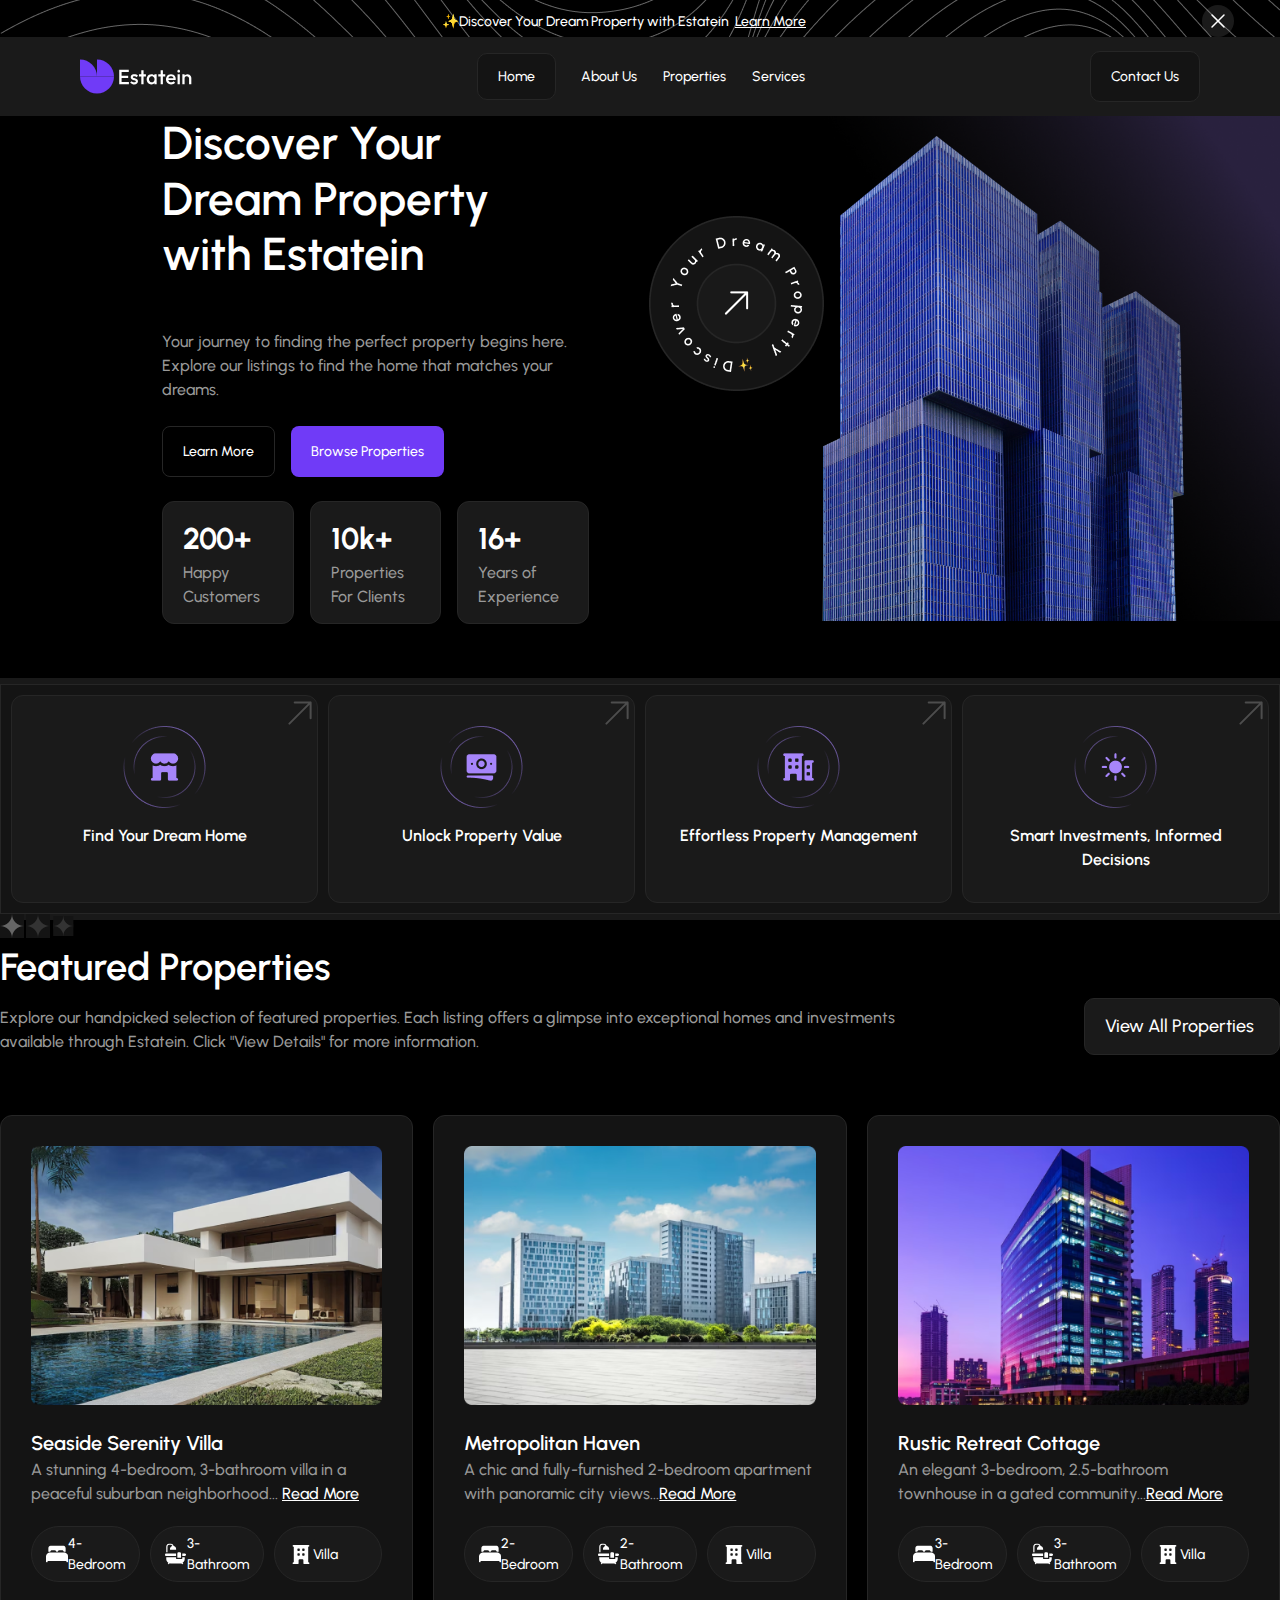
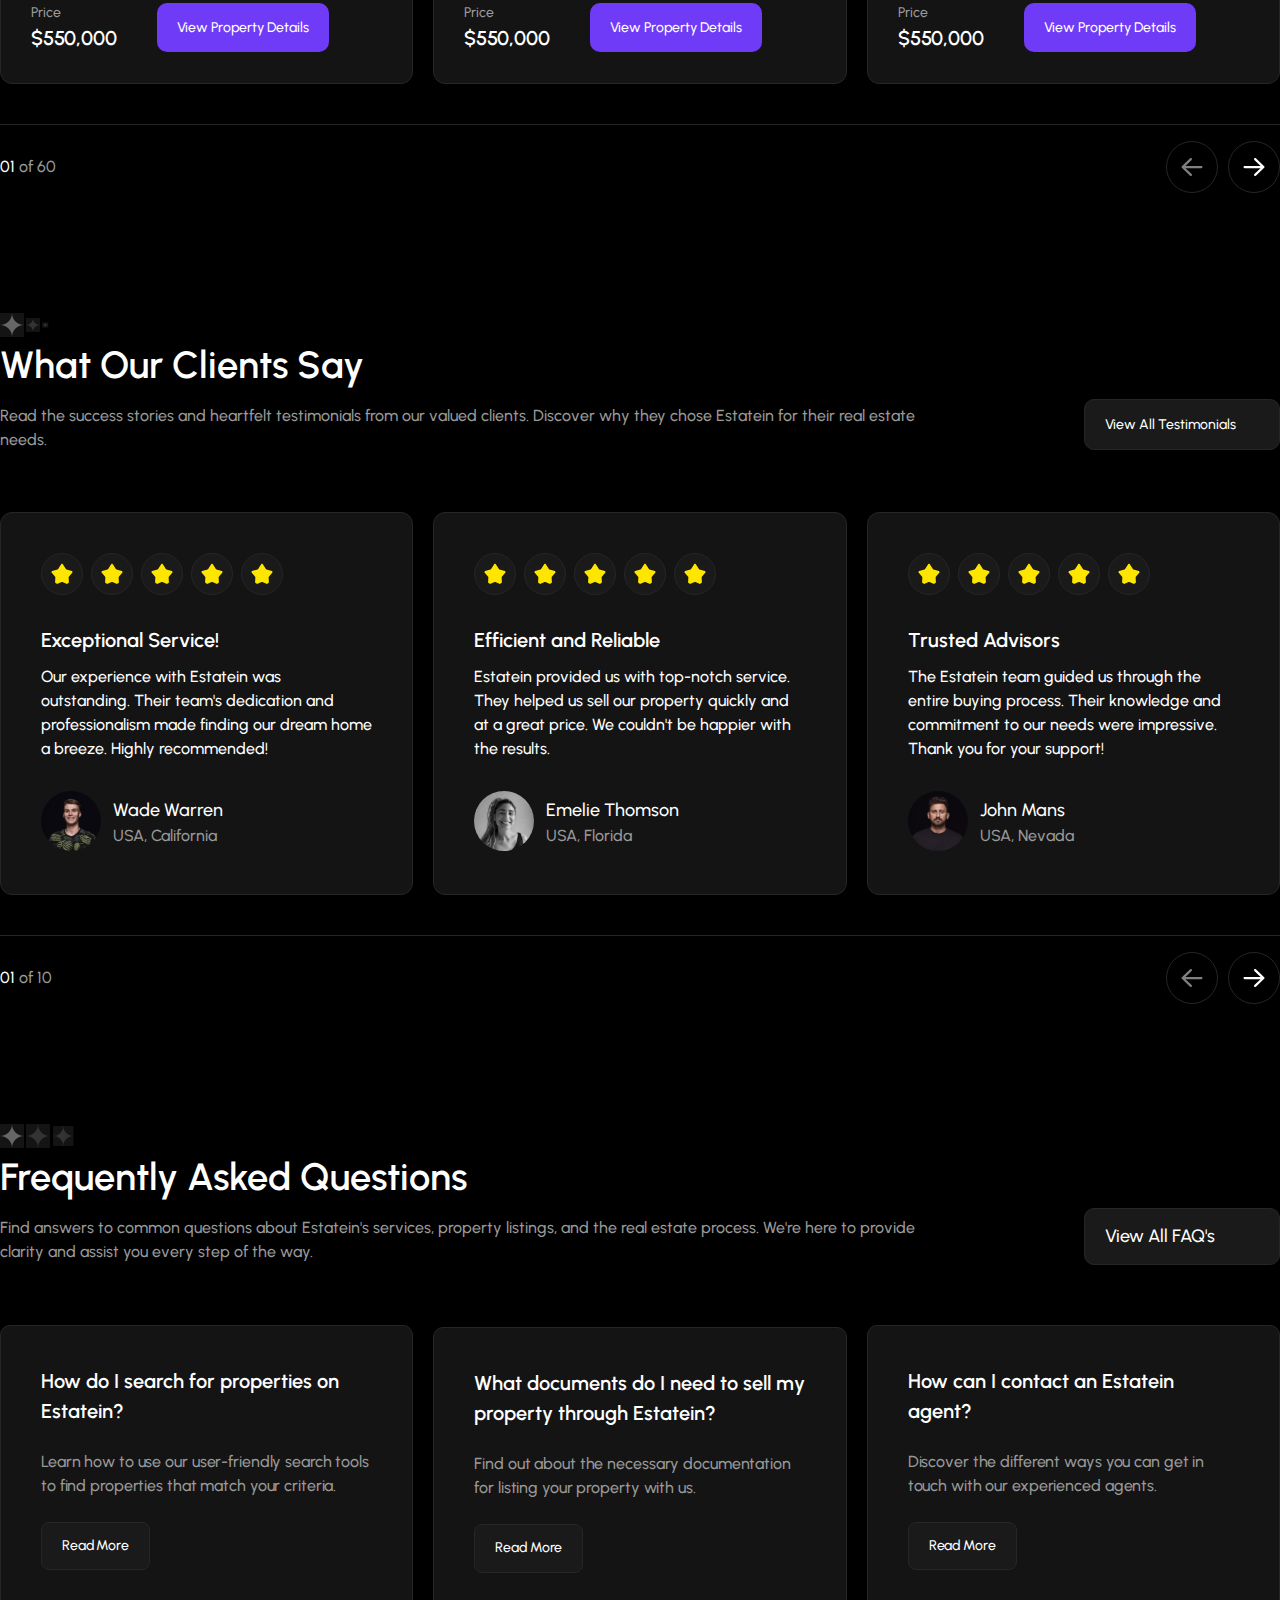
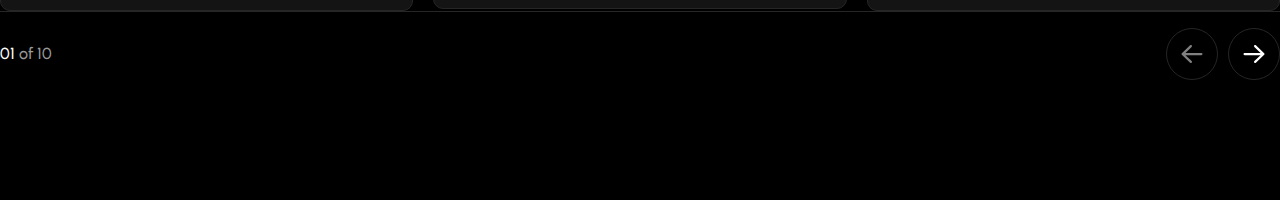
==== commit e6846100: "card section added" ====
--- a/pages/home/index.html
+++ b/pages/home/index.html
@@ -123,9 +123,9 @@
     <div class="container">
 <div class="featured-header">
 <div class="stars">
-    <img src="../../assets/icons/home/starbig.svg" alt="">
-    <img src="../../assets/icons/home/starmiddle.svg" alt="">
-    <img src="../../assets/icons/home/starsmall.svg" alt="">
+    <img class="img1" src="../../assets/icons/home/starbig.svg" alt="">
+    <img class="img2" src="../../assets/icons/home/starmiddle.svg" alt="">
+    <img class="img3" src="../../assets/icons/home/starsmall.svg" alt="">
 </div>
 <div class="featured-info">
     <div class="left-side">
@@ -251,5 +251,227 @@
     </div>
 </section>
 
+
+<section class="number-line">
+<div class="container">
+    <div class="number">
+        <div class="content">
+            <div class="left-side">
+                <button>View All Properties</button>
+                <p><span>01</span> of 60</p>
+            </div>
+            <div class="right-side">
+            <div class="image">
+                <img src="../../assets/icons/home/leftarrow.svg" alt="">
+                <p><span>01</span> of 60</p>
+                <img src="../../assets/icons/home/rightarroq.svg" alt="">
+            </div>
+            </div>
+
+        </div>
+    </div>
+</div>
+</section>
+
+<!-- Client section-->
+<section class="client-section">
+    <div class="container">
+        <div class="stars">
+            <img class="img1" src="../../assets/icons/home/starbig.svg" alt="">
+            <img class="img2" src="../../assets/icons/home/starmiddle.svg" alt="">
+            <img class="img3" src="../../assets/icons/home/starsmall.svg" alt="">
+        </div>
+        <div class="client-info">
+            <div class="left-side">
+                <p>What Our Clients Say</p>
+                <span>Read the success stories and heartfelt testimonials from our valued clients. Discover why they chose Estatein for their real estate needs.</span>
+            </div>
+            <div class="right-side">
+                <button>View All Testimonials</button>
+            </div>
+        </div>
+        </div>
+    </div>
+</section>
+
+
+<!-- Client card -->
+
+<section class="client-cards">
+    <div class="container">
+    <div class="cards">
+<div class="card1 card">
+    <div class="stars">
+        <img src="../../assets/icons/home/star.svg" alt="">
+        <img src="../../assets/icons/home/star.svg" alt="">
+        <img src="../../assets/icons/home/star.svg" alt="">
+        <img src="../../assets/icons/home/star.svg" alt="">
+        <img src="../../assets/icons/home/star.svg" alt="">
+    </div>
+    <div class="card-header">
+        <p>Exceptional Service!</p>
+        <span>Our experience with Estatein was outstanding. Their team's dedication and professionalism made finding our dream home a breeze. Highly recommended!</span>
+    </div>
+    <div class="card-footer">
+        <div class="user-info">
+            <img src="../../assets/icons/home/userone.svg" alt="">
+        </div>
+        <div class="user-name">
+            <p>Wade Warren</p>
+            <span>USA, California</span>
+        </div>
+    </div>
+</div>
+<div class="card2 card">
+    <div class="stars">
+        <img src="../../assets/icons/home/star.svg" alt="">
+        <img src="../../assets/icons/home/star.svg" alt="">
+        <img src="../../assets/icons/home/star.svg" alt="">
+        <img src="../../assets/icons/home/star.svg" alt="">
+        <img src="../../assets/icons/home/star.svg" alt="">
+    </div>
+    <div class="card-header">
+        <p>Efficient and Reliable</p>
+        <span>Estatein provided us with top-notch service. They helped us sell our property quickly and at a great price. We couldn't be happier with the results.</span>
+    </div>
+    <div class="card-footer">
+        <div class="user-info">
+            <img src="../../assets/icons/home/usertwo.svg" alt="">
+        </div>
+        <div class="user-name">
+            <p>Emelie Thomson</p>
+            <span>USA, Florida</span>
+        </div>
+    </div>
+</div>
+<div class="card3 card">
+    <div class="stars">
+        <img src="../../assets/icons/home/star.svg" alt="">
+        <img src="../../assets/icons/home/star.svg" alt="">
+        <img src="../../assets/icons/home/star.svg" alt="">
+        <img src="../../assets/icons/home/star.svg" alt="">
+        <img src="../../assets/icons/home/star.svg" alt="">
+    </div>
+    <div class="card-header">
+        <p>Trusted Advisors</p>
+        <span>The Estatein team guided us through the entire buying process. Their knowledge and commitment to our needs were impressive. Thank you for your support!</span>
+    </div>
+    <div class="card-footer">
+        <div class="user-info">
+            <img src="../../assets/icons/home/userthree.svg" alt="">
+        </div>
+        <div class="user-name">
+            <p>John Mans</p>
+            <span>USA, Nevada</span>
+        </div>
+    </div>
+</div>
+        </div>
+    </div>
+</section>
+
+<!-- Number line -->
+<section class="number-line">
+    <div class="container">
+        <div class="number">
+            <div class="content">
+                <div class="left-side">
+                    <button>View All Properties</button>
+                    <p><span>01</span> of 10</p>
+                </div>
+                <div class="right-side">
+                <div class="image">
+                    <img src="../../assets/icons/home/leftarrow.svg" alt="">
+                    <p><span>01</span> of 10</p>
+                    <img src="../../assets/icons/home/rightarroq.svg" alt="">
+                </div>
+                </div>
+    
+            </div>
+        </div>
+    </div>
+    </section>
+
+
+
+<!-- Frequently asked question -->
+    <section class="featured-section">
+        <div class="container">
+    <div class="featured-header">
+    <div class="stars">
+        <img class="img1" src="../../assets/icons/home/starbig.svg" alt="">
+        <img class="img2" src="../../assets/icons/home/starmiddle.svg" alt="">
+        <img class="img3" src="../../assets/icons/home/starsmall.svg" alt="">
+    </div>
+    <div class="featured-info">
+        <div class="left-side">
+            <p>Frequently Asked Questions</p>
+            <span>Find answers to common questions about Estatein's services, property listings, and the real estate process. We're here to provide clarity and assist you every step of the way.</span>
+        </div>
+        <div class="right-side">
+            <button>View All FAQ's</button>
+        </div>
+    </div>
+    </div>
+        </div>
+    </section>
+
+
+
+<!-- Frequently card section -->
+
+
+
+<section class="frequently-card">
+<div class="container">
+    <div class="cards">
+        <div class="card card1">
+            <div class="card-header">
+               <p> How do I search for properties on Estatein?</p>
+               <span>Learn how to use our user-friendly search tools to find properties that match your criteria.</span>
+               <button>Read More</button>
+            </div>
+        </div>
+        <div class="card card2">
+            <div class="card-header">
+                <p> What documents do I need to sell my property through Estatein?</p>
+                <span>Find out about the necessary documentation for listing your property with us.</span>
+                <button>Read More</button>
+             </div>
+        </div>
+        <div class="card card3">
+            <div class="card-header">
+                <p> How can I contact an Estatein agent?</p>
+                <span>Discover the different ways you can get in touch with our experienced agents.</span>
+                <button>Read More</button>
+             </div>
+        </div>
+    </div>
+</div>
+</section>
+
+
+<!-- Number line -->
+<section class="number-line">
+    <div class="container">
+        <div class="number">
+            <div class="content">
+                <div class="left-side">
+                    <button>View All Properties</button>
+                    <p><span>01</span> of 10</p>
+                </div>
+                <div class="right-side">
+                <div class="image">
+                    <img src="../../assets/icons/home/leftarrow.svg" alt="">
+                    <p><span>01</span> of 10</p>
+                    <img src="../../assets/icons/home/rightarroq.svg" alt="">
+                </div>
+                </div>
+    
+            </div>
+        </div>
+    </div>
+    </section>
+
 </body>
 </html>--- a/scss/main.css
+++ b/scss/main.css
@@ -112,7 +112,7 @@
     font-size: 14px;
   }
 }
-@media (max-width: 1300px) {
+@media (max-width: 1200px) {
   .header .head .text a {
     font-size: 12px;
   }
@@ -123,7 +123,7 @@
     gap: 6px;
   }
 }
-@media (max-width: 1300px) {
+@media (max-width: 1200px) {
   .header .head .text {
     font-size: 12px;
     gap: 6px;
@@ -136,7 +136,7 @@
   left: 100%;
   position: relative;
 }
-@media (max-width: 1300px) {
+@media (max-width: 1200px) {
   .header .head img {
     left: 1%;
   }
@@ -201,7 +201,7 @@
     padding: 12px 20px;
   }
 }
-@media (max-width: 1300px) {
+@media (max-width: 1200px) {
   .navbar-container .middle-side {
     display: none;
   }
@@ -236,7 +236,7 @@
     padding: 14px 20px;
   }
 }
-@media (max-width: 1300px) {
+@media (max-width: 1200px) {
   .navbar-container .right-side button {
     display: none;
   }
@@ -244,7 +244,7 @@
 .navbar-container .right-side img {
   display: none;
 }
-@media (max-width: 1300px) {
+@media (max-width: 1200px) {
   .navbar-container .right-side img {
     display: initial;
   }
@@ -261,7 +261,7 @@
     gap: 60px;
   }
 }
-@media (max-width: 1300px) {
+@media (max-width: 1200px) {
   .contact-section .contact {
     flex-direction: column-reverse;
   }
@@ -273,7 +273,7 @@
   flex-direction: column;
   gap: 24px;
 }
-@media (max-width: 1300px) {
+@media (max-width: 1200px) {
   .contact-section .contact .left-side {
     padding: 0;
   }
@@ -291,7 +291,7 @@
     font-size: 46px;
   }
 }
-@media (max-width: 1300px) {
+@media (max-width: 1200px) {
   .contact-section .contact .left-side .p1 {
     font-size: 28px;
   }
@@ -310,7 +310,7 @@
     font-size: 16px;
   }
 }
-@media (max-width: 1300px) {
+@media (max-width: 1200px) {
   .contact-section .contact .left-side .span1 {
     font-size: 14px;
   }
@@ -324,7 +324,7 @@
     gap: 16px;
   }
 }
-@media (max-width: 1300px) {
+@media (max-width: 1200px) {
   .contact-section .contact .left-side .btn {
     flex-direction: column;
   }
@@ -395,7 +395,7 @@
     gap: 16px;
   }
 }
-@media (max-width: 1300px) {
+@media (max-width: 1200px) {
   .contact-section .contact .left-side .price {
     margin-top: 40px;
     grid-template-columns: repeat(2, 1fr);
@@ -412,7 +412,7 @@
     padding: 14px 20px;
   }
 }
-@media (max-width: 1300px) {
+@media (max-width: 1200px) {
   .contact-section .contact .left-side .price .card {
     padding: 16px;
   }
@@ -430,7 +430,7 @@
     font-size: 30px;
   }
 }
-@media (max-width: 1300px) {
+@media (max-width: 1200px) {
   .contact-section .contact .left-side .price .card p {
     font-size: 24px;
     text-align: center;
@@ -449,13 +449,13 @@
     font-size: 16px;
   }
 }
-@media (max-width: 1300px) {
+@media (max-width: 1200px) {
   .contact-section .contact .left-side .price .card .card-text {
     font-size: 14px;
     text-align: center;
   }
 }
-@media (max-width: 1300px) {
+@media (max-width: 1200px) {
   .contact-section .contact .left-side .price .card3 {
     grid-column: span 2;
   }
@@ -464,7 +464,7 @@
   position: absolute;
   top: 100px;
 }
-@media (max-width: 1300px) {
+@media (max-width: 1200px) {
   .contact-section .contact .middle-side img {
     position: relative;
     top: -150px;
@@ -479,7 +479,7 @@
 .contact-section .contact .right-side img {
   width: 100%;
 }
-@media (max-width: 1300px) {
+@media (max-width: 1200px) {
   .contact-section .contact .right-side img {
     border-radius: 20px;
     margin-top: 40px;
@@ -504,7 +504,7 @@
     gap: 10px;
   }
 }
-@media (max-width: 1300px) {
+@media (max-width: 1200px) {
   .grid-section .grid {
     padding: 10px;
     border-radius: 12px;
@@ -529,7 +529,7 @@
     gap: 16px;
   }
 }
-@media (max-width: 1300px) {
+@media (max-width: 1200px) {
   .grid-section .grid .grid1 {
     padding: 20px 14px;
     gap: 14px;
@@ -549,7 +549,7 @@
     font-size: 16px;
   }
 }
-@media (max-width: 1300px) {
+@media (max-width: 1200px) {
   .grid-section .grid .grid1 p {
     font-size: 14px;
   }
@@ -560,42 +560,79 @@
   top: 0;
 }
 
-.featured-section {
-  margin-top: 110px;
-}
-@media (max-width: 1300px) {
+@media (max-width: 1596px) {
   .featured-section .container {
     width: 100%;
   }
 }
+@media (max-width: 1200px) {
+  .featured-section .container {
+    width: 100%;
+  }
+}
+.featured-section .container .featured-header {
+  width: 100%;
+}
 .featured-section .container .featured-header .stars {
   display: flex;
   align-items: center;
   gap: 2px;
   width: 100px;
 }
-.featured-section .container .featured-header .stars img {
+.featured-section .container .featured-header .stars .img1 {
   width: 30px;
   height: 30px;
 }
 @media (max-width: 1596px) {
-  .featured-section .container .featured-header .stars img {
+  .featured-section .container .featured-header .stars .img1 {
     width: 24px;
     height: 24px;
   }
 }
-@media (max-width: 1300px) {
-  .featured-section .container .featured-header .stars img {
+@media (max-width: 1200px) {
+  .featured-section .container .featured-header .stars .img1 {
     width: 20px;
     height: 20px;
   }
 }
+.featured-section .container .featured-header .stars .img2 {
+  width: 18px;
+  height: 18px;
+}
+@media (max-width: 1596px) {
+  .featured-section .container .featured-header .stars .img2 {
+    width: 24px;
+    height: 24px;
+  }
+}
+@media (max-width: 1200px) {
+  .featured-section .container .featured-header .stars .img2 {
+    width: 20px;
+    height: 20px;
+  }
+}
+.featured-section .container .featured-header .stars .img3 {
+  width: 8.4px;
+  height: 8.4px;
+}
+@media (max-width: 1596px) {
+  .featured-section .container .featured-header .stars .img3 {
+    width: 24px;
+    height: 24px;
+  }
+}
+@media (max-width: 1200px) {
+  .featured-section .container .featured-header .stars .img3 {
+    width: 20px;
+    height: 20px;
+  }
+}
 .featured-section .container .featured-header .featured-info {
   display: flex;
   align-items: center;
-  gap: 200px;
-}
-@media (max-width: 1300px) {
+  gap: 150px;
+}
+@media (max-width: 1200px) {
   .featured-section .container .featured-header .featured-info {
     gap: 0;
   }
@@ -610,7 +647,7 @@
     gap: 10px;
   }
 }
-@media (max-width: 1300px) {
+@media (max-width: 1200px) {
   .featured-section .container .featured-header .featured-info .left-side {
     gap: 6px;
   }
@@ -641,7 +678,7 @@
     font-size: 16px;
   }
 }
-@media (max-width: 1300px) {
+@media (max-width: 1200px) {
   .featured-section .container .featured-header .featured-info .left-side span {
     font-size: 14px;
   }
@@ -674,9 +711,146 @@
     padding: 14px 20px;
   }
 }
-@media (max-width: 1300px) {
+@media (max-width: 1200px) {
   .featured-section .container .featured-header .featured-info .right-side button {
     display: none;
+  }
+}
+
+@media (max-width: 1596px) {
+  .number-line .container {
+    width: 100%;
+  }
+}
+@media (max-width: 1200px) {
+  .number-line .container {
+    width: 100%;
+  }
+}
+.number-line .container .number {
+  padding-top: 20px;
+  padding-bottom: 150px;
+  border-top: 1px solid #262626;
+}
+@media (max-width: 1596px) {
+  .number-line .container .number {
+    padding-top: 16px;
+    padding-bottom: 120px;
+  }
+}
+.number-line .container .number .content {
+  display: flex;
+  align-items: center;
+  justify-content: space-between;
+}
+.number-line .container .number .content .left-side {
+  display: flex;
+  align-items: center;
+  gap: 10px;
+}
+.number-line .container .number .content .left-side p {
+  color: var(--Grey-60, #999);
+  font-family: Urbanist;
+  font-size: 20px;
+  font-style: normal;
+  font-weight: 500;
+  line-height: 150%;
+}
+@media (max-width: 1596px) {
+  .number-line .container .number .content .left-side p {
+    font-size: 16px;
+  }
+}
+.number-line .container .number .content .left-side p span {
+  color: var(--Absolute-White, #FFF);
+  font-family: Urbanist;
+  font-size: 20px;
+  font-style: normal;
+  font-weight: 500;
+  line-height: 150%; /* 30px */
+}
+@media (max-width: 1596px) {
+  .number-line .container .number .content .left-side p span {
+    font-size: 16px;
+  }
+}
+@media (max-width: 1200px) {
+  .number-line .container .number .content .left-side p {
+    display: none;
+  }
+}
+.number-line .container .number .content .left-side button {
+  display: flex;
+  padding: 14px 20px;
+  justify-content: center;
+  align-items: center;
+  gap: 8px;
+  align-self: stretch;
+  color: var(--Absolute-White, #FFF);
+  font-family: Urbanist;
+  font-size: 14px;
+  font-style: normal;
+  font-weight: 500;
+  line-height: 150%; /* 21px */
+  border-radius: 8px;
+  border: 1px solid #262626;
+  background: #1A1A1A;
+  display: none;
+}
+@media (max-width: 1200px) {
+  .number-line .container .number .content .left-side button {
+    display: initial;
+  }
+}
+.number-line .container .number .content .right-side {
+  display: flex;
+  align-items: center;
+}
+.number-line .container .number .content .right-side .image {
+  display: flex;
+  gap: 10px;
+  align-items: center;
+}
+.number-line .container .number .content .right-side .image img {
+  padding: 14px;
+  border-radius: 69px;
+  border: 1px solid #262626;
+}
+@media (max-width: 1596px) {
+  .number-line .container .number .content .right-side .image img {
+    padding: 10px;
+  }
+}
+.number-line .container .number .content .right-side .image p {
+  color: var(--Grey-60, #999);
+  font-family: Urbanist;
+  font-size: 20px;
+  font-style: normal;
+  font-weight: 500;
+  line-height: 150%;
+  display: none;
+}
+@media (max-width: 1596px) {
+  .number-line .container .number .content .right-side .image p {
+    font-size: 16px;
+  }
+}
+@media (max-width: 1200px) {
+  .number-line .container .number .content .right-side .image p {
+    display: initial;
+  }
+}
+.number-line .container .number .content .right-side .image p span {
+  color: var(--Absolute-White, #FFF);
+  font-family: Urbanist;
+  font-size: 20px;
+  font-style: normal;
+  font-weight: 500;
+  line-height: 150%; /* 30px */
+}
+@media (max-width: 1596px) {
+  .number-line .container .number .content .right-side .image p span {
+    font-size: 16px;
   }
 }
 
@@ -691,23 +865,23 @@
     margin-bottom: 40px;
   }
 }
-@media (max-width: 1300px) {
+@media (max-width: 1200px) {
   .featured-cards {
     margin-top: 40px;
     margin-bottom: 30px;
   }
 }
 .featured-cards .container {
-  width: 100%;
+  width: 1596px;
 }
 @media (max-width: 1596px) {
   .featured-cards .container {
     width: 100%;
   }
 }
-@media (max-width: 1300px) {
+@media (max-width: 1200px) {
   .featured-cards .container {
-    width: 100%;
+    width: 358px;
   }
 }
 .featured-cards .container .cards {
@@ -720,7 +894,7 @@
     gap: 20px;
   }
 }
-@media (max-width: 1300px) {
+@media (max-width: 1200px) {
   .featured-cards .container .cards {
     flex-direction: column;
   }
@@ -744,7 +918,7 @@
     width: 100%;
   }
 }
-@media (max-width: 1300px) {
+@media (max-width: 1200px) {
   .featured-cards .container .cards .card {
     padding: 24px;
     gap: 16px;
@@ -762,6 +936,11 @@
 .featured-cards .container .cards .card .card-info img {
   width: 100%;
 }
+@media (max-width: 1596px) {
+  .featured-cards .container .cards .card .card-info img {
+    width: 100%;
+  }
+}
 .featured-cards .container .cards .card .card-header {
   display: flex;
   flex-direction: column;
@@ -779,7 +958,7 @@
     font-size: 20px;
   }
 }
-@media (max-width: 1300px) {
+@media (max-width: 1200px) {
   .featured-cards .container .cards .card .card-header p {
     font-size: 18px;
   }
@@ -797,7 +976,7 @@
     font-size: 16px;
   }
 }
-@media (max-width: 1300px) {
+@media (max-width: 1200px) {
   .featured-cards .container .cards .card .card-header span {
     font-size: 14px;
   }
@@ -816,7 +995,7 @@
     font-size: 16px;
   }
 }
-@media (max-width: 1300px) {
+@media (max-width: 1200px) {
   .featured-cards .container .cards .card .card-header span a {
     font-size: 14px;
   }
@@ -826,7 +1005,7 @@
   grid-template-columns: repeat(3, 1fr);
   gap: 10px;
 }
-@media (max-width: 1300px) {
+@media (max-width: 1200px) {
   .featured-cards .container .cards .card .card-body {
     grid-template-columns: repeat(2, 1fr);
   }
@@ -835,8 +1014,8 @@
   display: flex;
   align-items: center;
   border-radius: 28px;
-  border: 1px solid var(--Grey-15, #262626);
-  background: var(--Grey-10, #1A1A1A);
+  border: 1px solid #262626;
+  background: #1A1A1A;
   padding: 8px 14px;
 }
 @media (max-width: 1596px) {
@@ -851,10 +1030,25 @@
   font-weight: 500;
   line-height: 150%; /* 27px */
 }
+@media (max-width: 1596px) {
+  .featured-cards .container .cards .card .card-body .card-text p {
+    font-size: 14px;
+  }
+}
 .featured-cards .container .cards .card .card-footer {
   display: flex;
   align-items: center;
   gap: 110px;
+}
+@media (max-width: 1596px) {
+  .featured-cards .container .cards .card .card-footer {
+    gap: 40px;
+  }
+}
+@media (max-width: 1200px) {
+  .featured-cards .container .cards .card .card-footer {
+    gap: 30px;
+  }
 }
 .featured-cards .container .cards .card .card-footer .price {
   display: flex;
@@ -873,7 +1067,7 @@
     font-size: 14px;
   }
 }
-@media (max-width: 1300px) {
+@media (max-width: 1200px) {
   .featured-cards .container .cards .card .card-footer .price p {
     font-size: 14px;
   }
@@ -891,7 +1085,7 @@
     font-size: 20px;
   }
 }
-@media (max-width: 1300px) {
+@media (max-width: 1200px) {
   .featured-cards .container .cards .card .card-footer .price span {
     font-size: 18px;
   }
@@ -922,9 +1116,510 @@
     padding: 14px 20px;
   }
 }
-@media (max-width: 1300px) {
+@media (max-width: 1200px) {
   .featured-cards .container .cards .card .card-footer .btn button {
     font-size: 14px;
     padding: 14px 20px;
   }
+}
+
+@media (max-width: 1596px) {
+  .client-section .container {
+    width: 100%;
+  }
+}
+@media (max-width: 1200px) {
+  .client-section .container {
+    width: 100%;
+  }
+}
+.client-section .container .stars {
+  display: flex;
+  align-items: center;
+  gap: 2px;
+  width: 100px;
+}
+.client-section .container .stars .img1 {
+  width: 30px;
+  height: 30px;
+}
+@media (max-width: 1596px) {
+  .client-section .container .stars .img1 {
+    width: 24px;
+    height: 24px;
+  }
+}
+@media (max-width: 1200px) {
+  .client-section .container .stars .img1 {
+    width: 20px;
+    height: 20px;
+  }
+}
+.client-section .container .stars .img2 {
+  width: 18px;
+  height: 18px;
+}
+@media (max-width: 1596px) {
+  .client-section .container .stars .img2 {
+    width: 14px;
+    height: 14px;
+  }
+}
+@media (max-width: 1200px) {
+  .client-section .container .stars .img2 {
+    width: 12px;
+    height: 12px;
+  }
+}
+.client-section .container .stars .img3 {
+  width: 8.4px;
+  height: 8.4px;
+}
+@media (max-width: 1596px) {
+  .client-section .container .stars .img3 {
+    width: 6.72px;
+    height: 6.72px;
+  }
+}
+@media (max-width: 1200px) {
+  .client-section .container .stars .img3 {
+    width: 5.6px;
+    height: 5.6px;
+  }
+}
+.client-section .container .client-info {
+  display: flex;
+  align-items: center;
+  gap: 150px;
+}
+@media (max-width: 1200px) {
+  .client-section .container .client-info {
+    gap: 0;
+  }
+}
+.client-section .container .client-info .left-side {
+  display: flex;
+  flex-direction: column;
+  gap: 14px;
+}
+@media (max-width: 1596px) {
+  .client-section .container .client-info .left-side {
+    gap: 10px;
+  }
+}
+@media (max-width: 1200px) {
+  .client-section .container .client-info .left-side {
+    gap: 6px;
+  }
+}
+.client-section .container .client-info .left-side p {
+  color: var(--Absolute-White, #FFF);
+  font-family: Urbanist;
+  font-size: 48px;
+  font-style: normal;
+  font-weight: 600;
+  line-height: 150%; /* 72px */
+}
+@media (max-width: 1596px) {
+  .client-section .container .client-info .left-side p {
+    font-size: 38px;
+  }
+}
+.client-section .container .client-info .left-side span {
+  color: var(--Grey-60, #999);
+  font-family: Urbanist;
+  font-size: 18px;
+  font-style: normal;
+  font-weight: 500;
+  line-height: 150%; /* 27px */
+}
+@media (max-width: 1596px) {
+  .client-section .container .client-info .left-side span {
+    font-size: 16px;
+  }
+}
+@media (max-width: 1200px) {
+  .client-section .container .client-info .left-side span {
+    font-size: 14px;
+  }
+}
+.client-section .container .client-info .right-side {
+  margin-top: 60px;
+}
+.client-section .container .client-info .right-side button {
+  display: flex;
+  padding: 18px 24px;
+  align-items: center;
+  gap: 8px;
+  border-radius: 10px;
+  border: 1px solid var(--Grey-15, #262626);
+  background: var(--Grey-10, #1A1A1A);
+  color: var(--Absolute-White, #FFF);
+  font-family: Urbanist;
+  font-size: 18px;
+  font-style: normal;
+  font-weight: 500;
+  line-height: 150%; /* 27px */
+  cursor: pointer;
+  width: 196px;
+}
+.client-section .container .client-info .right-side button:hover {
+  background-color: #1A64FF;
+}
+@media (max-width: 1596px) {
+  .client-section .container .client-info .right-side button {
+    padding: 14px 20px;
+    font-size: 14px;
+  }
+}
+@media (max-width: 1200px) {
+  .client-section .container .client-info .right-side button {
+    display: none;
+  }
+}
+
+.client-cards {
+  margin-top: 80px;
+  margin-bottom: 50px;
+}
+@media (max-width: 1596px) {
+  .client-cards {
+    margin-top: 60px;
+    margin-bottom: 40px;
+  }
+}
+@media (max-width: 1200px) {
+  .client-cards {
+    margin-top: 40px;
+    margin-bottom: 30px;
+  }
+}
+@media (max-width: 1596px) {
+  .client-cards .container {
+    width: 100%;
+  }
+}
+@media (max-width: 1200px) {
+  .client-cards .container {
+    width: 358px;
+  }
+}
+.client-cards .container .cards {
+  display: flex;
+  align-items: flex-start;
+  gap: 30px;
+}
+@media (max-width: 1596px) {
+  .client-cards .container .cards {
+    gap: 20px;
+  }
+}
+@media (max-width: 1200px) {
+  .client-cards .container .cards {
+    flex-direction: column;
+  }
+}
+.client-cards .container .cards .card {
+  display: flex;
+  padding: 50px;
+  flex-direction: column;
+  align-items: flex-start;
+  gap: 40px;
+  flex: 1 0 0;
+  border-radius: 12px;
+  border: 1px solid #262626;
+  background: #141414;
+}
+@media (max-width: 1596px) {
+  .client-cards .container .cards .card {
+    padding: 40px;
+    gap: 30px;
+  }
+}
+@media (max-width: 1200px) {
+  .client-cards .container .cards .card {
+    padding: 30px;
+    gap: 24px;
+  }
+}
+.client-cards .container .cards .card .stars {
+  display: flex;
+  gap: 10px;
+}
+@media (max-width: 1596px) {
+  .client-cards .container .cards .card .stars {
+    gap: 8px;
+  }
+}
+@media (max-width: 1200px) {
+  .client-cards .container .cards .card .stars {
+    gap: 8px;
+  }
+}
+.client-cards .container .cards .card .stars img {
+  border-radius: 100px;
+  border: 1px solid #262626;
+  background: #1A1A1A;
+  padding: 10px;
+}
+@media (max-width: 1596px) {
+  .client-cards .container .cards .card .stars img {
+    padding: 9px;
+  }
+}
+@media (max-width: 1200px) {
+  .client-cards .container .cards .card .stars img {
+    padding: 6px;
+  }
+}
+.client-cards .container .cards .card .card-header {
+  display: flex;
+  flex-direction: column;
+  gap: 14px;
+}
+@media (max-width: 1596px) {
+  .client-cards .container .cards .card .card-header {
+    gap: 10px;
+  }
+}
+@media (max-width: 1200px) {
+  .client-cards .container .cards .card .card-header {
+    gap: 6px;
+  }
+}
+.client-cards .container .cards .card .card-header p {
+  color: var(--Absolute-White, #FFF);
+  font-family: Urbanist;
+  font-size: 24px;
+  font-style: normal;
+  font-weight: 600;
+  line-height: 150%; /* 36px */
+}
+@media (max-width: 1596px) {
+  .client-cards .container .cards .card .card-header p {
+    font-size: 20px;
+  }
+}
+@media (max-width: 1200px) {
+  .client-cards .container .cards .card .card-header p {
+    font-size: 18px;
+  }
+}
+.client-cards .container .cards .card .card-header span {
+  color: var(--Absolute-White, #FFF);
+  font-family: Urbanist;
+  font-size: 18px;
+  font-style: normal;
+  font-weight: 500;
+  line-height: 150%; /* 27px */
+}
+@media (max-width: 1596px) {
+  .client-cards .container .cards .card .card-header span {
+    font-size: 16px;
+  }
+}
+@media (max-width: 1200px) {
+  .client-cards .container .cards .card .card-header span {
+    font-size: 14px;
+  }
+}
+.client-cards .container .cards .card .card-footer {
+  display: flex;
+  align-items: center;
+  gap: 12px;
+}
+@media (max-width: 1596px) {
+  .client-cards .container .cards .card .card-footer {
+    gap: 12px;
+  }
+}
+@media (max-width: 1200px) {
+  .client-cards .container .cards .card .card-footer {
+    gap: 10px;
+  }
+}
+.client-cards .container .cards .card .card-footer .user-name p {
+  color: var(--Absolute-White, #FFF);
+  font-family: Urbanist;
+  font-size: 20px;
+  font-style: normal;
+  font-weight: 500;
+  line-height: 150%; /* 30px */
+}
+@media (max-width: 1596px) {
+  .client-cards .container .cards .card .card-footer .user-name p {
+    font-size: 18px;
+  }
+}
+@media (max-width: 1200px) {
+  .client-cards .container .cards .card .card-footer .user-name p {
+    font-size: 16px;
+  }
+}
+.client-cards .container .cards .card .card-footer .user-name span {
+  color: var(--Grey-60, #999);
+  font-family: Urbanist;
+  font-size: 18px;
+  font-style: normal;
+  font-weight: 500;
+  line-height: 150%; /* 27px */
+}
+@media (max-width: 1596px) {
+  .client-cards .container .cards .card .card-footer .user-name span {
+    font-size: 16px;
+  }
+}
+@media (max-width: 1200px) {
+  .client-cards .container .cards .card .card-footer .user-name span {
+    font-size: 14px;
+  }
+}
+
+.frequently-card {
+  margin-top: 80px;
+}
+@media (max-width: 1596px) {
+  .frequently-card {
+    margin-top: 60px;
+  }
+}
+@media (max-width: 1200px) {
+  .frequently-card {
+    margin-top: 40px;
+  }
+}
+@media (max-width: 1200px) {
+  .frequently-card .container {
+    width: 358px;
+  }
+}
+.frequently-card .container .cards {
+  display: flex;
+  align-items: center;
+  gap: 30px;
+}
+@media (max-width: 1596px) {
+  .frequently-card .container .cards {
+    gap: 20px;
+  }
+}
+@media (max-width: 1200px) {
+  .frequently-card .container .cards {
+    flex-direction: column;
+  }
+}
+.frequently-card .container .cards .card {
+  display: flex;
+  padding: 50px;
+  flex: 1 0 0;
+  border-radius: 12px;
+  border: 1px solid #262626;
+  background: #141414;
+}
+@media (max-width: 1596px) {
+  .frequently-card .container .cards .card {
+    padding: 40px;
+    gap: 24px;
+    border-radius: 10px;
+  }
+}
+@media (max-width: 1200px) {
+  .frequently-card .container .cards .card {
+    padding: 30px;
+    gap: 20px;
+  }
+}
+.frequently-card .container .cards .card .card-header {
+  display: flex;
+  flex-direction: column;
+  align-items: flex-start;
+  gap: 30px;
+}
+@media (max-width: 1596px) {
+  .frequently-card .container .cards .card .card-header {
+    gap: 24px;
+  }
+}
+@media (max-width: 1200px) {
+  .frequently-card .container .cards .card .card-header {
+    gap: 20px;
+  }
+}
+.frequently-card .container .cards .card .card-header p {
+  color: var(--Absolute-White, #FFF);
+  font-family: Urbanist;
+  font-size: 24px;
+  font-style: normal;
+  font-weight: 600;
+  line-height: 150%; /* 36px */
+}
+@media (max-width: 1596px) {
+  .frequently-card .container .cards .card .card-header p {
+    font-size: 20px;
+  }
+}
+@media (max-width: 1200px) {
+  .frequently-card .container .cards .card .card-header p {
+    font-size: 18px;
+  }
+}
+.frequently-card .container .cards .card .card-header span {
+  color: var(--Grey-60, #999);
+  font-family: Urbanist;
+  font-size: 18px;
+  font-style: normal;
+  font-weight: 500;
+  line-height: 150%; /* 27px */
+  letter-spacing: -0.108px;
+}
+@media (max-width: 1596px) {
+  .frequently-card .container .cards .card .card-header span {
+    font-size: 16px;
+  }
+}
+@media (max-width: 1200px) {
+  .frequently-card .container .cards .card .card-header span {
+    font-size: 14px;
+  }
+}
+.frequently-card .container .cards .card .card-header button {
+  display: flex;
+  padding: 18px 24px;
+  align-items: flex-start;
+  gap: 10px;
+  border-radius: 10px;
+  border: 1px solid #262626;
+  background: #1A1A1A;
+  color: var(--Absolute-White, #FFF);
+  font-family: Urbanist;
+  font-size: 18px;
+  font-style: normal;
+  font-weight: 500;
+  line-height: 131%; /* 23.58px */
+  letter-spacing: -0.108px;
+}
+@media (max-width: 1596px) {
+  .frequently-card .container .cards .card .card-header button {
+    padding: 14px 20px;
+    border-radius: 8px;
+    font-size: 14px;
+  }
+}
+@media (max-width: 1200px) {
+  .frequently-card .container .cards .card .card-header button {
+    padding: 14px 20px;
+    border-radius: 8px;
+    font-size: 14px;
+    width: 298px;
+    text-align: center;
+    padding-left: 110px;
+  }
+}
+.frequently-card .container .cards .card2 {
+  height: 375.78px;
+}
+@media (max-width: 1596px) {
+  .frequently-card .container .cards .card2 {
+    height: 282px;
+  }
 }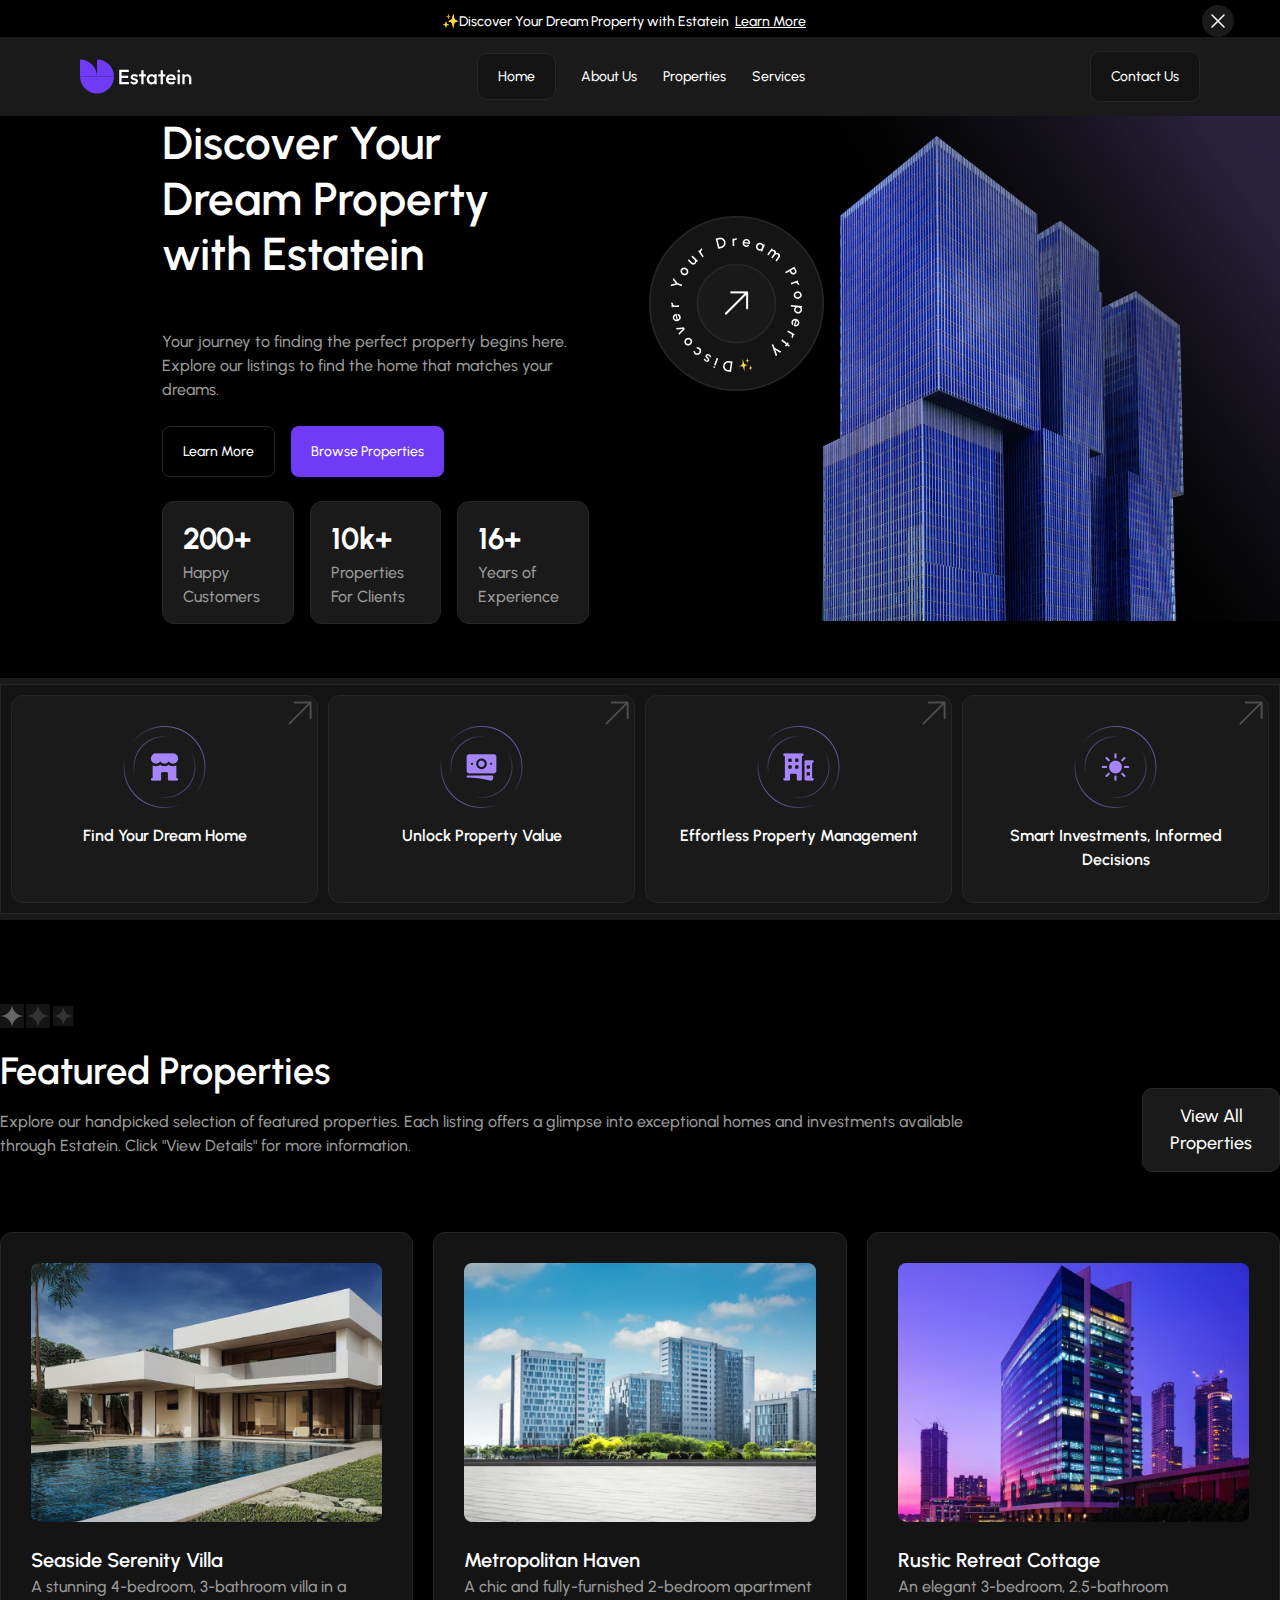
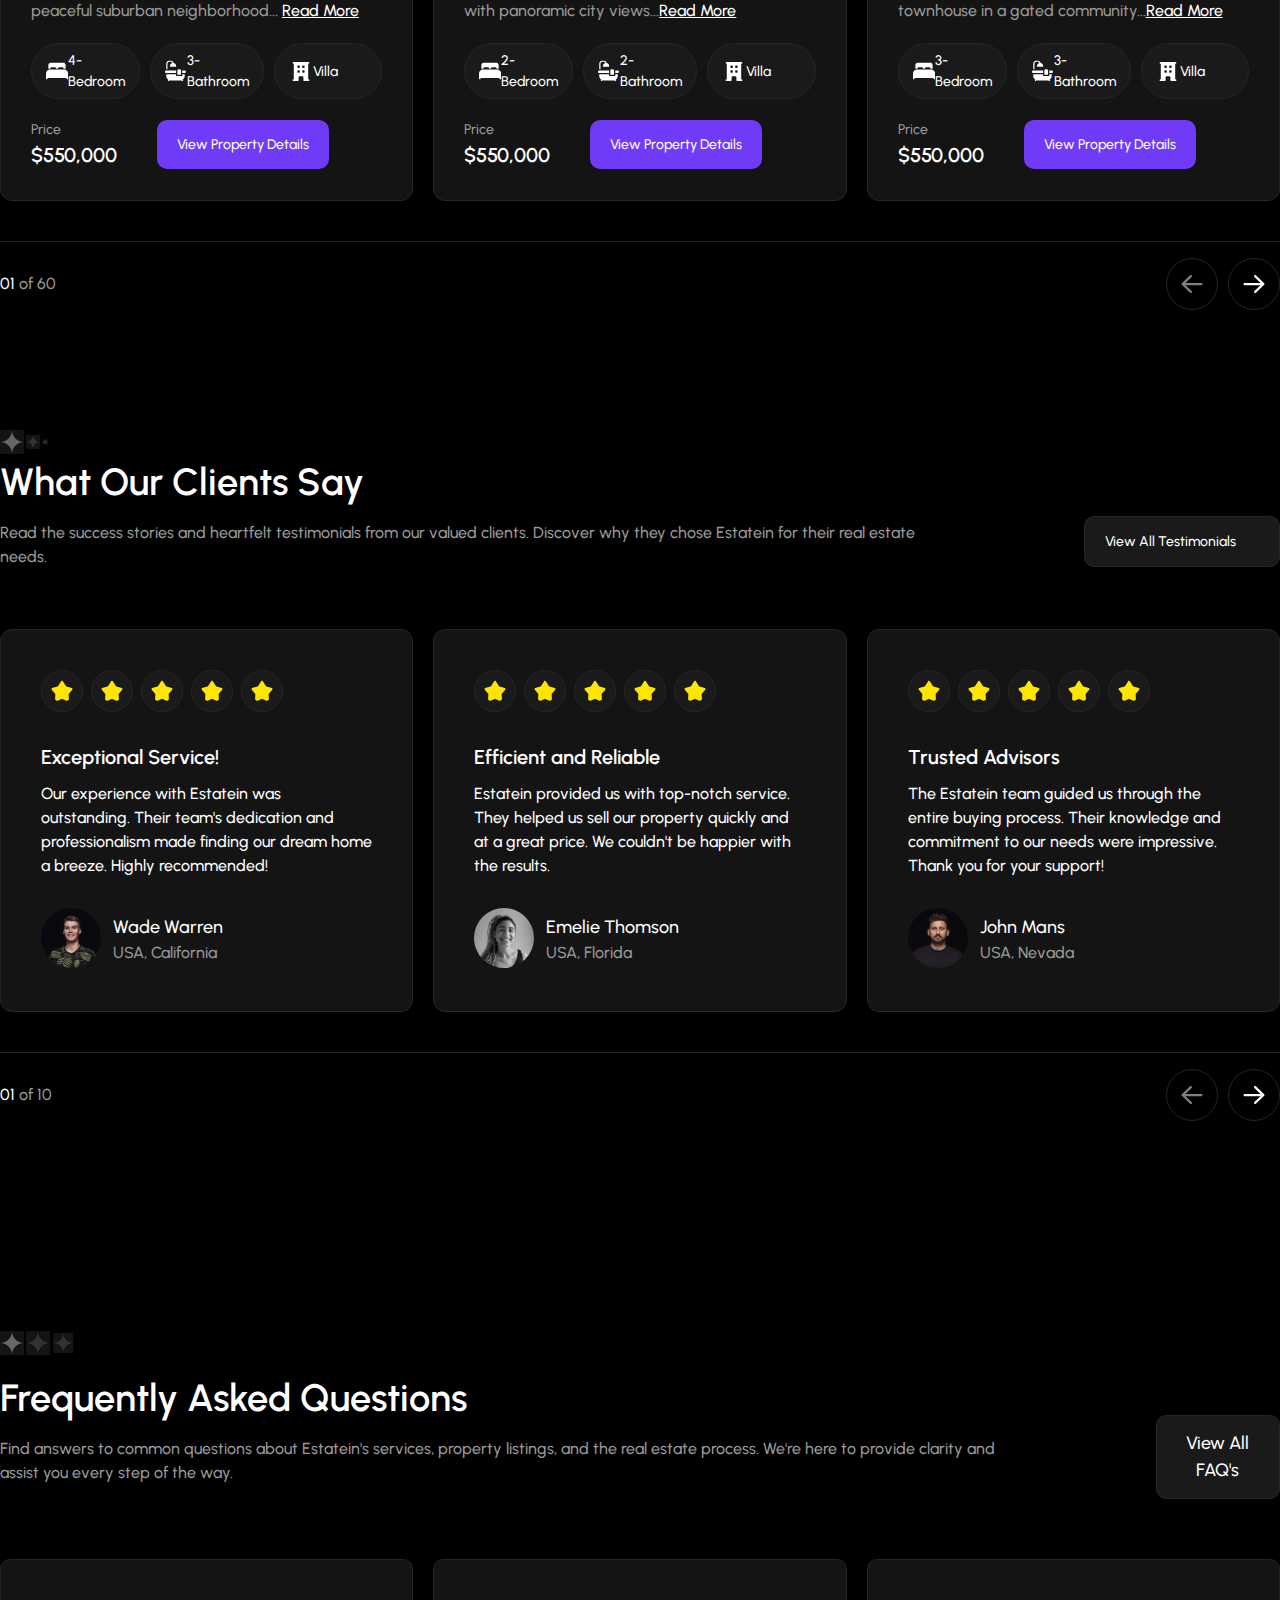
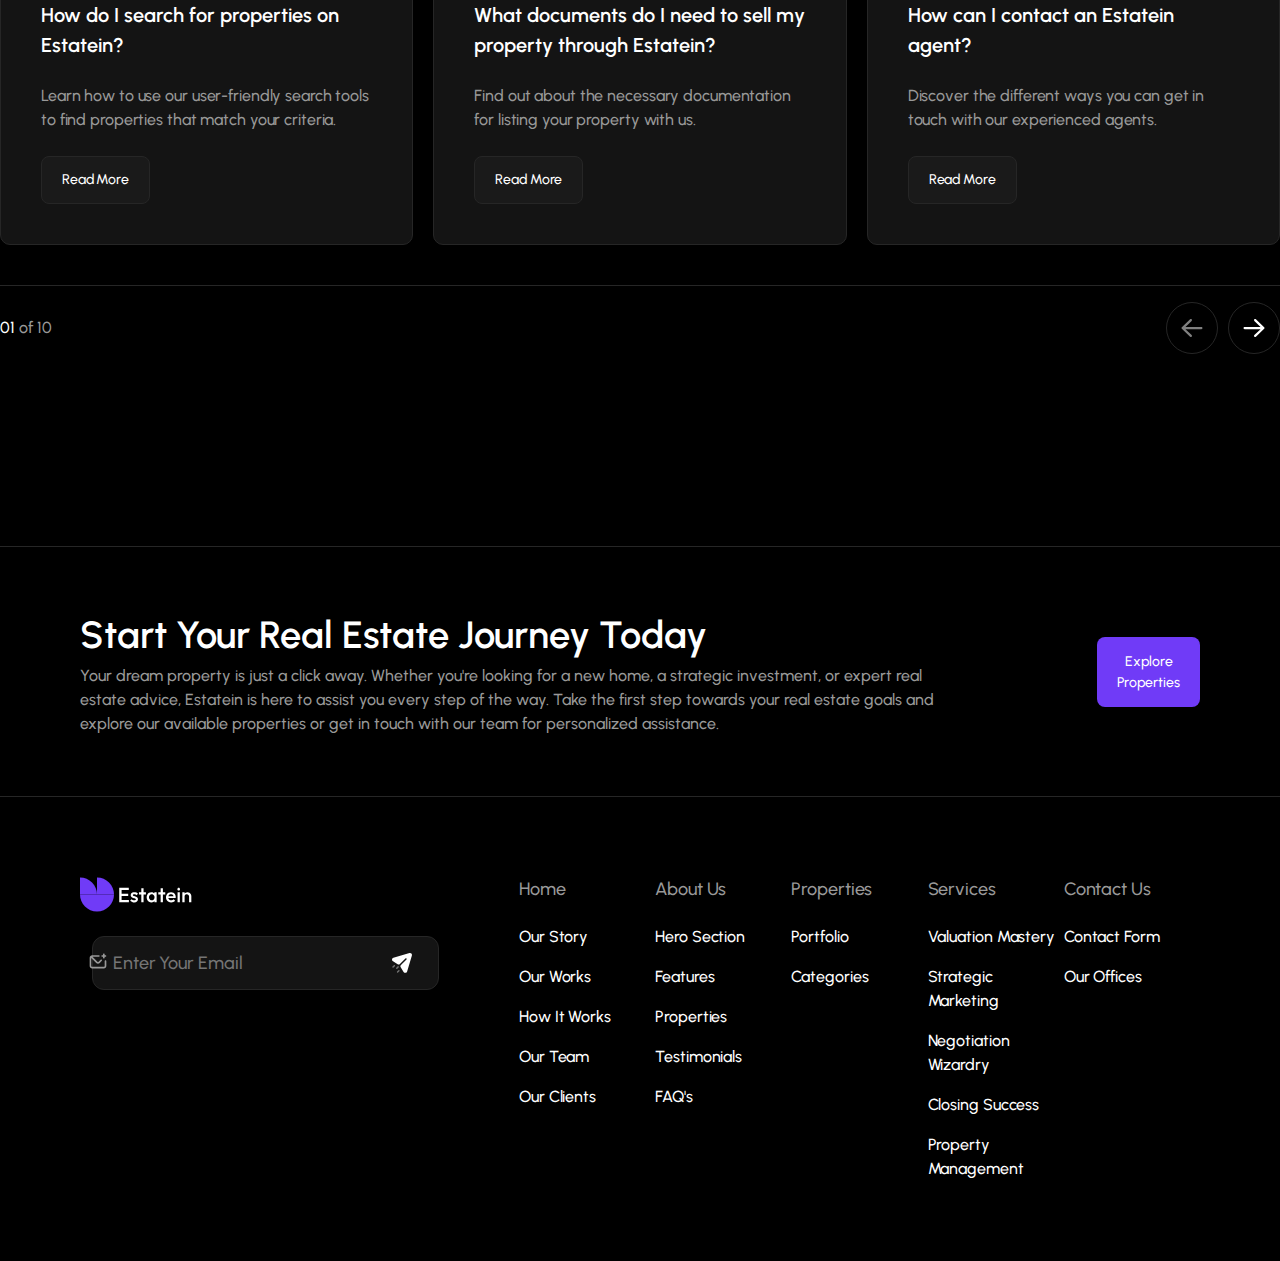
==== commit 507a79e2: "card section and footer added" ====
--- a/pages/home/index.html
+++ b/pages/home/index.html
@@ -473,5 +473,92 @@
     </div>
     </section>
 
+
+<!-- Start journey -->
+
+<section class="start-journey-section">
+    <div class="container">
+        <div class="start-journey">
+            <div class="left-side">
+                <p>Start Your Real Estate Journey Today</p>
+                <span>Your dream property is just a click away. Whether you're looking for a new home, a strategic investment, or expert real estate advice, Estatein is here to assist you every step of the way. Take the first step towards your real estate goals and explore our available properties or get in touch with our team for personalized assistance.</span>
+            </div>
+            <div class="right-side">
+                <button>Explore Properties</button>
+            </div>
+        </div>
+    </div>
+</section>
+
+
+
+
+<!-- Footer -->
+
+
+<footer class="footer-section">
+<div class="container">
+    <div class="footer">
+        <div class="left-side">
+            <div class="logo">
+<img src="../../assets/icons/home/navbar.svg" alt="">
+<img src="../../assets/icons/home/navtext.svg" alt="">
+            </div>
+            <div class="input">
+                <img class="letter" src="../../assets/icons/home/letter.svg" alt="">
+                <input type="text" placeholder="Enter Your Email">
+                <img class="send" src="../../assets/icons/home/send.svg" alt="">
+            </div>
+        </div>
+        <div class="right-side">
+        <div class="navigation">
+            <p>Home</p>
+            <ul>
+                <li><a href="#">Our Story</a></li>
+                <li><a href="#">Our Works</a></li>
+                <li><a href="#">How It Works</a></li>
+                <li><a href="#">Our Team</a></li>
+                <li><a href="#">Our Clients</a></li>
+            </ul>
+        </div>
+        <div class="navigation">
+            <p>About Us</p>
+            <ul>
+                <li><a href="#">Hero Section</a></li>
+                <li><a href="#">Features</a></li>
+                <li><a href="#">Properties</a></li>
+                <li><a href="#">Testimonials</a></li>
+                <li><a href="#">FAQ's</a></li>
+            </ul>
+        </div>
+        <div class="navigation">
+            <p>Properties</p>
+            <ul>
+                <li><a href="#">Portfolio</a></li>
+                <li><a href="#">Categories</a></li>
+            </ul>
+        </div>
+        <div class="navigation">
+            <p>Services</p>
+            <ul>
+                <li><a href="#">Valuation Mastery</a></li>
+                <li><a href="#">Strategic Marketing</a></li>
+                <li><a href="#">Negotiation Wizardry</a></li>
+                <li><a href="#">Closing Success</a></li>
+                <li><a href="#">Property Management</a></li>
+            </ul>
+        </div>
+        <div class="navigation navigation5">
+            <p>Contact Us</p>
+            <ul>
+                <li><a href="#">Contact Form</a></li>
+                <li><a href="#">Our Offices</a></li>
+            </ul>
+        </div>
+        </div>
+    </div>
+</div>
+</footer>
+
 </body>
 </html>--- a/scss/main.css
+++ b/scss/main.css
@@ -69,7 +69,6 @@
   display: flex;
   align-items: center;
   justify-content: center;
-  background: url(/assets/images/home/header.png);
   background-repeat: no-repeat;
   background-color: black;
   padding-top: 5px;
@@ -276,6 +275,7 @@
 @media (max-width: 1200px) {
   .contact-section .contact .left-side {
     padding: 0;
+    margin-top: -100px;
   }
 }
 .contact-section .contact .left-side .p1 {
@@ -560,6 +560,19 @@
   top: 0;
 }
 
+.featured-section {
+  margin-top: 116px;
+}
+@media (max-width: 1596px) {
+  .featured-section {
+    margin-top: 90px;
+  }
+}
+@media (max-width: 1200px) {
+  .featured-section {
+    margin-top: 50px;
+  }
+}
 @media (max-width: 1596px) {
   .featured-section .container {
     width: 100%;
@@ -701,7 +714,6 @@
   font-weight: 500;
   line-height: 150%; /* 27px */
   cursor: pointer;
-  width: 196px;
 }
 .featured-section .container .featured-header .featured-info .right-side button:hover {
   background-color: #1A64FF;
@@ -717,6 +729,19 @@
   }
 }
 
+.number-line {
+  margin-top: 50px;
+}
+@media (max-width: 1596px) {
+  .number-line {
+    margin-top: 40px;
+  }
+}
+@media (max-width: 1200px) {
+  .number-line {
+    margin-top: 16px;
+  }
+}
 @media (max-width: 1596px) {
   .number-line .container {
     width: 100%;
@@ -816,6 +841,9 @@
   border-radius: 69px;
   border: 1px solid #262626;
 }
+.number-line .container .number .content .right-side .image img:hover {
+  background-color: #1A64FF;
+}
 @media (max-width: 1596px) {
   .number-line .container .number .content .right-side .image img {
     padding: 10px;
@@ -870,9 +898,6 @@
     margin-top: 40px;
     margin-bottom: 30px;
   }
-}
-.featured-cards .container {
-  width: 1596px;
 }
 @media (max-width: 1596px) {
   .featured-cards .container {
@@ -1029,6 +1054,7 @@
   font-style: normal;
   font-weight: 500;
   line-height: 150%; /* 27px */
+  font-size: 14px;
 }
 @media (max-width: 1596px) {
   .featured-cards .container .cards .card .card-body .card-text p {
@@ -1038,7 +1064,7 @@
 .featured-cards .container .cards .card .card-footer {
   display: flex;
   align-items: center;
-  gap: 110px;
+  gap: 50px;
 }
 @media (max-width: 1596px) {
   .featured-cards .container .cards .card .card-footer {
@@ -1252,8 +1278,8 @@
   align-items: center;
   gap: 8px;
   border-radius: 10px;
-  border: 1px solid var(--Grey-15, #262626);
-  background: var(--Grey-10, #1A1A1A);
+  border: 1px solid #262626;
+  background: #1A1A1A;
   color: var(--Absolute-White, #FFF);
   font-family: Urbanist;
   font-size: 18px;
@@ -1488,6 +1514,11 @@
     margin-top: 40px;
   }
 }
+@media (max-width: 1596px) {
+  .frequently-card .container {
+    width: 100%;
+  }
+}
 @media (max-width: 1200px) {
   .frequently-card .container {
     width: 358px;
@@ -1597,6 +1628,10 @@
   font-weight: 500;
   line-height: 131%; /* 23.58px */
   letter-spacing: -0.108px;
+  cursor: pointer;
+}
+.frequently-card .container .cards .card .card-header button:hover {
+  background-color: #1A64FF;
 }
 @media (max-width: 1596px) {
   .frequently-card .container .cards .card .card-header button {
@@ -1620,6 +1655,314 @@
 }
 @media (max-width: 1596px) {
   .frequently-card .container .cards .card2 {
-    height: 282px;
+    height: 100%;
+  }
+}
+@media (max-width: 1200px) {
+  .frequently-card .container .cards .card2 {
+    height: 100%;
+  }
+}
+
+.start-journey-section {
+  padding: 100px 162px;
+  border-top: 1px solid #262626;
+  border-bottom: 1px solid #262626;
+  margin-top: 96px;
+}
+@media (max-width: 1596px) {
+  .start-journey-section {
+    padding: 60px 80px;
+    margin-top: 72px;
+  }
+}
+@media (max-width: 1200px) {
+  .start-journey-section {
+    padding: 50px 16px;
+    margin-top: 50px;
+  }
+}
+@media (max-width: 1596px) {
+  .start-journey-section .container {
+    width: 100%;
+  }
+}
+@media (max-width: 1200px) {
+  .start-journey-section .container {
+    width: 100%;
+  }
+}
+.start-journey-section .container .start-journey {
+  display: flex;
+  align-items: center;
+  gap: 250px;
+}
+@media (max-width: 1596px) {
+  .start-journey-section .container .start-journey {
+    gap: 150px;
+  }
+}
+@media (max-width: 1200px) {
+  .start-journey-section .container .start-journey {
+    gap: 30px;
+    flex-direction: column;
+  }
+}
+.start-journey-section .container .start-journey .left-side p {
+  color: var(--Absolute-White, #FFF);
+  font-family: Urbanist;
+  font-size: 48px;
+  font-style: normal;
+  font-weight: 600;
+  line-height: 150%; /* 72px */
+}
+@media (max-width: 1596px) {
+  .start-journey-section .container .start-journey .left-side p {
+    font-size: 38px;
+  }
+}
+@media (max-width: 1200px) {
+  .start-journey-section .container .start-journey .left-side p {
+    font-size: 28px;
+  }
+}
+.start-journey-section .container .start-journey .left-side span {
+  color: var(--Grey-60, #999);
+  font-family: Urbanist;
+  font-size: 18px;
+  font-style: normal;
+  font-weight: 500;
+  line-height: 150%; /* 27px */
+}
+@media (max-width: 1596px) {
+  .start-journey-section .container .start-journey .left-side span {
+    font-size: 16px;
+  }
+}
+@media (max-width: 1200px) {
+  .start-journey-section .container .start-journey .left-side span {
+    font-size: 14px;
+  }
+}
+.start-journey-section .container .start-journey .right-side button {
+  display: flex;
+  padding: 18px 24px;
+  align-items: center;
+  gap: 8px;
+  border-radius: 10px;
+  background: var(--Purple-60, #703BF7);
+  color: var(--Absolute-White, #FFF);
+  font-family: Urbanist;
+  font-size: 18px;
+  font-style: normal;
+  font-weight: 500;
+  line-height: 150%; /* 27px */
+  border: transparent;
+}
+.start-journey-section .container .start-journey .right-side button:hover {
+  background-color: #1A64FF;
+}
+@media (max-width: 1596px) {
+  .start-journey-section .container .start-journey .right-side button {
+    padding: 14px 20px;
+    font-size: 14px;
+    border-radius: 8px;
+  }
+}
+@media (max-width: 1200px) {
+  .start-journey-section .container .start-journey .right-side button {
+    font-size: 14px;
+    width: 357px;
+    padding-left: 120px;
+  }
+}
+
+.footer-section {
+  padding: 100px 162px;
+}
+@media (max-width: 1596px) {
+  .footer-section {
+    padding: 80px;
+  }
+}
+@media (max-width: 1200px) {
+  .footer-section {
+    padding: 50px 16px;
+  }
+}
+@media (max-width: 1596px) {
+  .footer-section .container {
+    width: 100%;
+  }
+}
+@media (max-width: 1200px) {
+  .footer-section .container {
+    width: 100%;
+  }
+}
+.footer-section .container .footer {
+  display: flex;
+  gap: 80px;
+  align-items: flex-start;
+}
+@media (max-width: 1596px) {
+  .footer-section .container .footer {
+    gap: 80px;
+  }
+}
+@media (max-width: 1200px) {
+  .footer-section .container .footer {
+    gap: 50px;
+    flex-direction: column;
+  }
+}
+.footer-section .container .footer .left-side {
+  display: flex;
+  flex-direction: column;
+  gap: 30px;
+}
+@media (max-width: 1596px) {
+  .footer-section .container .footer .left-side {
+    gap: 24px;
+  }
+}
+@media (max-width: 1200px) {
+  .footer-section .container .footer .left-side {
+    gap: 20px;
+  }
+}
+.footer-section .container .footer .left-side .logo {
+  display: flex;
+  align-items: center;
+  gap: 5px;
+}
+.footer-section .container .footer .left-side .input {
+  display: flex;
+  align-items: center;
+  position: relative;
+}
+.footer-section .container .footer .left-side .input .letter {
+  position: absolute;
+  top: 20px;
+  margin-left: 8px;
+}
+@media (max-width: 1596px) {
+  .footer-section .container .footer .left-side .input .letter {
+    top: 15px;
+  }
+}
+.footer-section .container .footer .left-side .input input {
+  margin-left: 6px;
+  display: flex;
+  width: 305px;
+  padding: 18px 24px;
+  align-items: center;
+  gap: 10px;
+  border-radius: 12px;
+  border: 1px solid #262626;
+  background: #141414;
+  color: var(--Grey-60, #999);
+  font-family: Urbanist;
+  font-size: 18px;
+  font-style: normal;
+  font-weight: 500;
+  line-height: 24px; /* 171.429% */
+  letter-spacing: -0.084px;
+}
+@media (max-width: 1596px) {
+  .footer-section .container .footer .left-side .input input {
+    margin-left: 12px;
+    padding: 14px 20px;
+    gap: 6px;
+  }
+}
+@media (max-width: 1200px) {
+  .footer-section .container .footer .left-side .input input {
+    padding: 14px 20px;
+    gap: 6px;
+  }
+}
+.footer-section .container .footer .left-side .input .send {
+  position: absolute;
+  top: 20px;
+  left: 310px;
+}
+@media (max-width: 1596px) {
+  .footer-section .container .footer .left-side .input .send {
+    top: 15px;
+  }
+}
+.footer-section .container .footer .right-side {
+  display: grid;
+  grid-template-columns: repeat(5, 1fr);
+  flex: 1 0 0;
+}
+@media (max-width: 1200px) {
+  .footer-section .container .footer .right-side {
+    gap: 20px;
+    display: grid;
+    grid-template-columns: repeat(2, 1fr);
+  }
+}
+.footer-section .container .footer .right-side .navigation {
+  display: flex;
+  flex-direction: column;
+  gap: 30px;
+}
+@media (max-width: 1596px) {
+  .footer-section .container .footer .right-side .navigation {
+    gap: 24px;
+  }
+}
+.footer-section .container .footer .right-side .navigation p {
+  color: var(--Grey-60, #999);
+  font-family: Urbanist;
+  font-size: 20px;
+  font-style: normal;
+  font-weight: 500;
+  line-height: 24px; /* 133.333% */
+  letter-spacing: -0.108px;
+}
+@media (max-width: 1596px) {
+  .footer-section .container .footer .right-side .navigation p {
+    font-size: 18px;
+  }
+}
+.footer-section .container .footer .right-side .navigation ul {
+  display: flex;
+  flex-direction: column;
+  gap: 20px;
+}
+@media (max-width: 1596px) {
+  .footer-section .container .footer .right-side .navigation ul {
+    gap: 16px;
+  }
+}
+@media (max-width: 1200px) {
+  .footer-section .container .footer .right-side .navigation ul {
+    border-bottom: 1px solid #262626;
+  }
+}
+.footer-section .container .footer .right-side .navigation ul li a {
+  color: var(--Absolute-White, #FFF);
+  font-family: Urbanist;
+  font-size: 18px;
+  font-style: normal;
+  font-weight: 500;
+  line-height: 24px; /* 150% */
+  letter-spacing: -0.096px;
+  text-decoration: none;
+}
+@media (max-width: 1596px) {
+  .footer-section .container .footer .right-side .navigation ul li a {
+    font-size: 16px;
+  }
+  .footer-section .container .footer .right-side .navigation ul li a:hover {
+    color: #703BF7;
+  }
+}
+@media (max-width: 1200px) {
+  .footer-section .container .footer .right-side .navigation5 {
+    margin-top: -100px;
   }
 }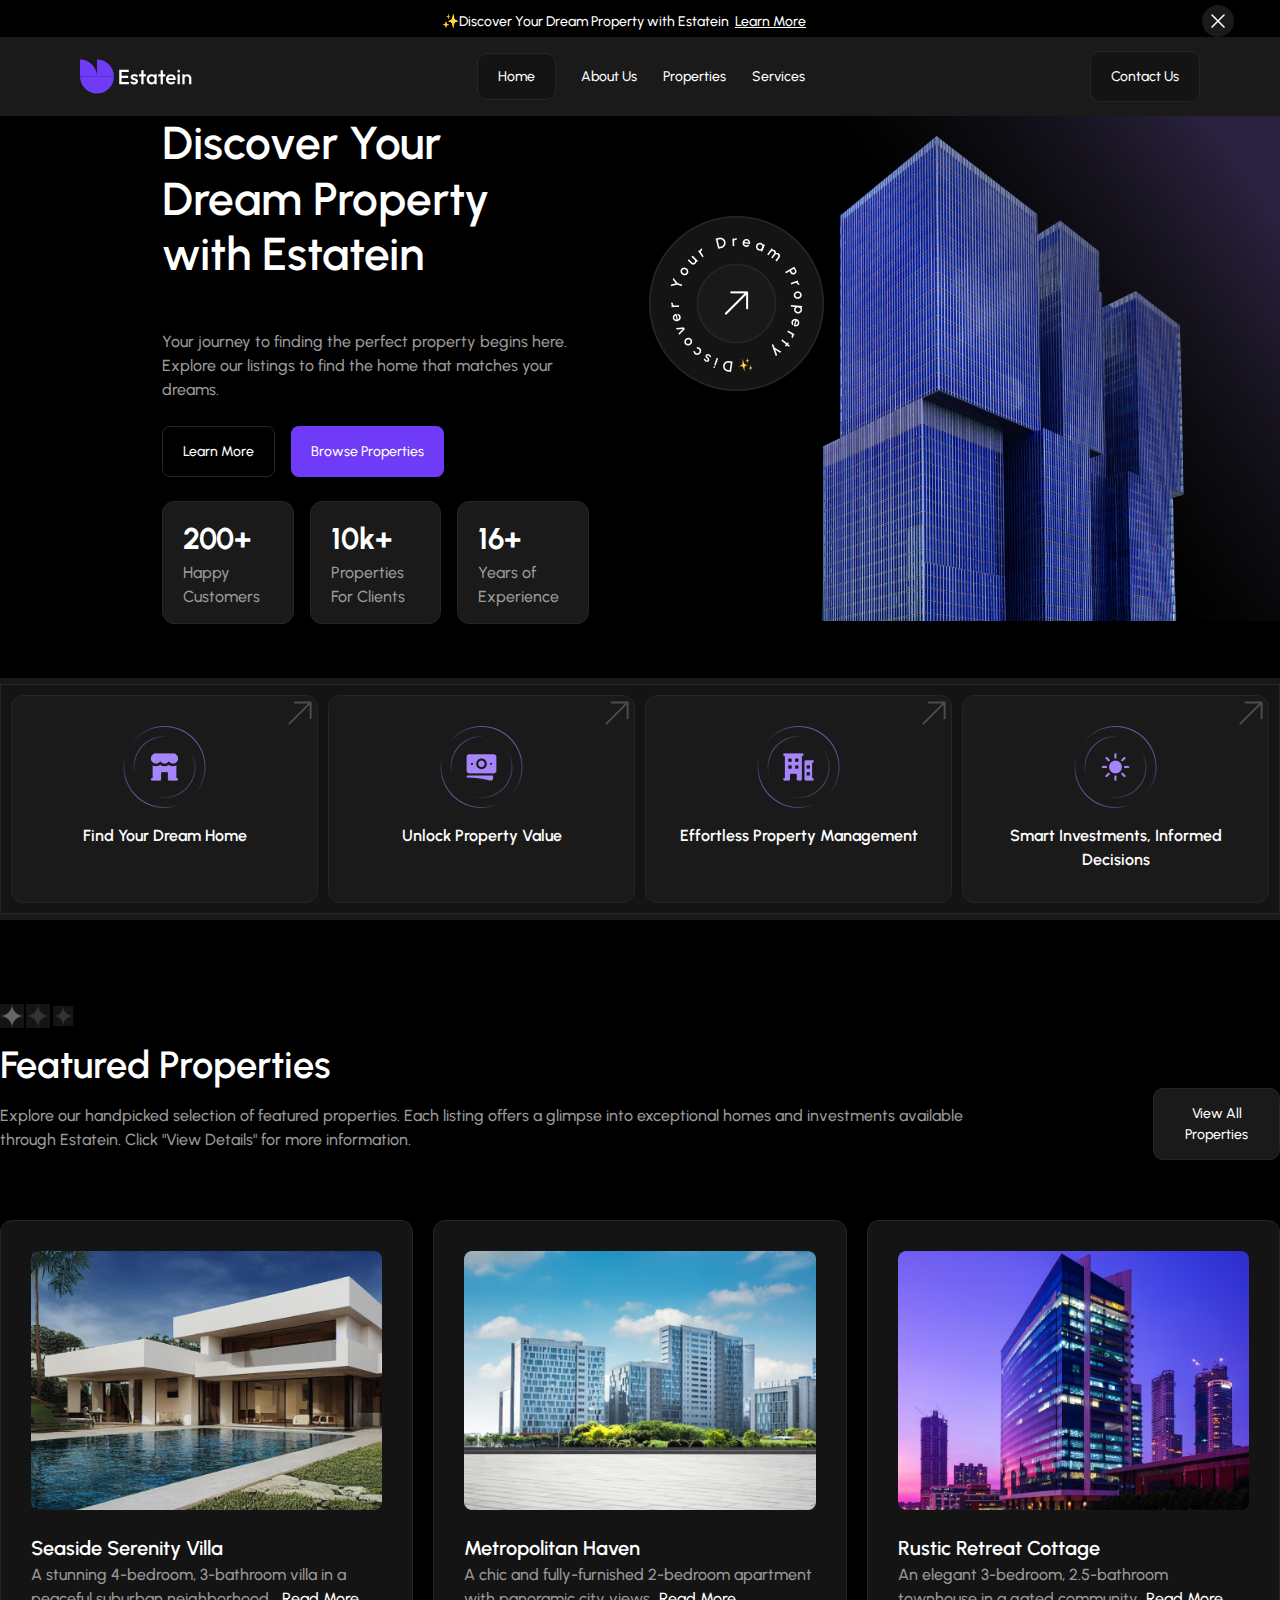
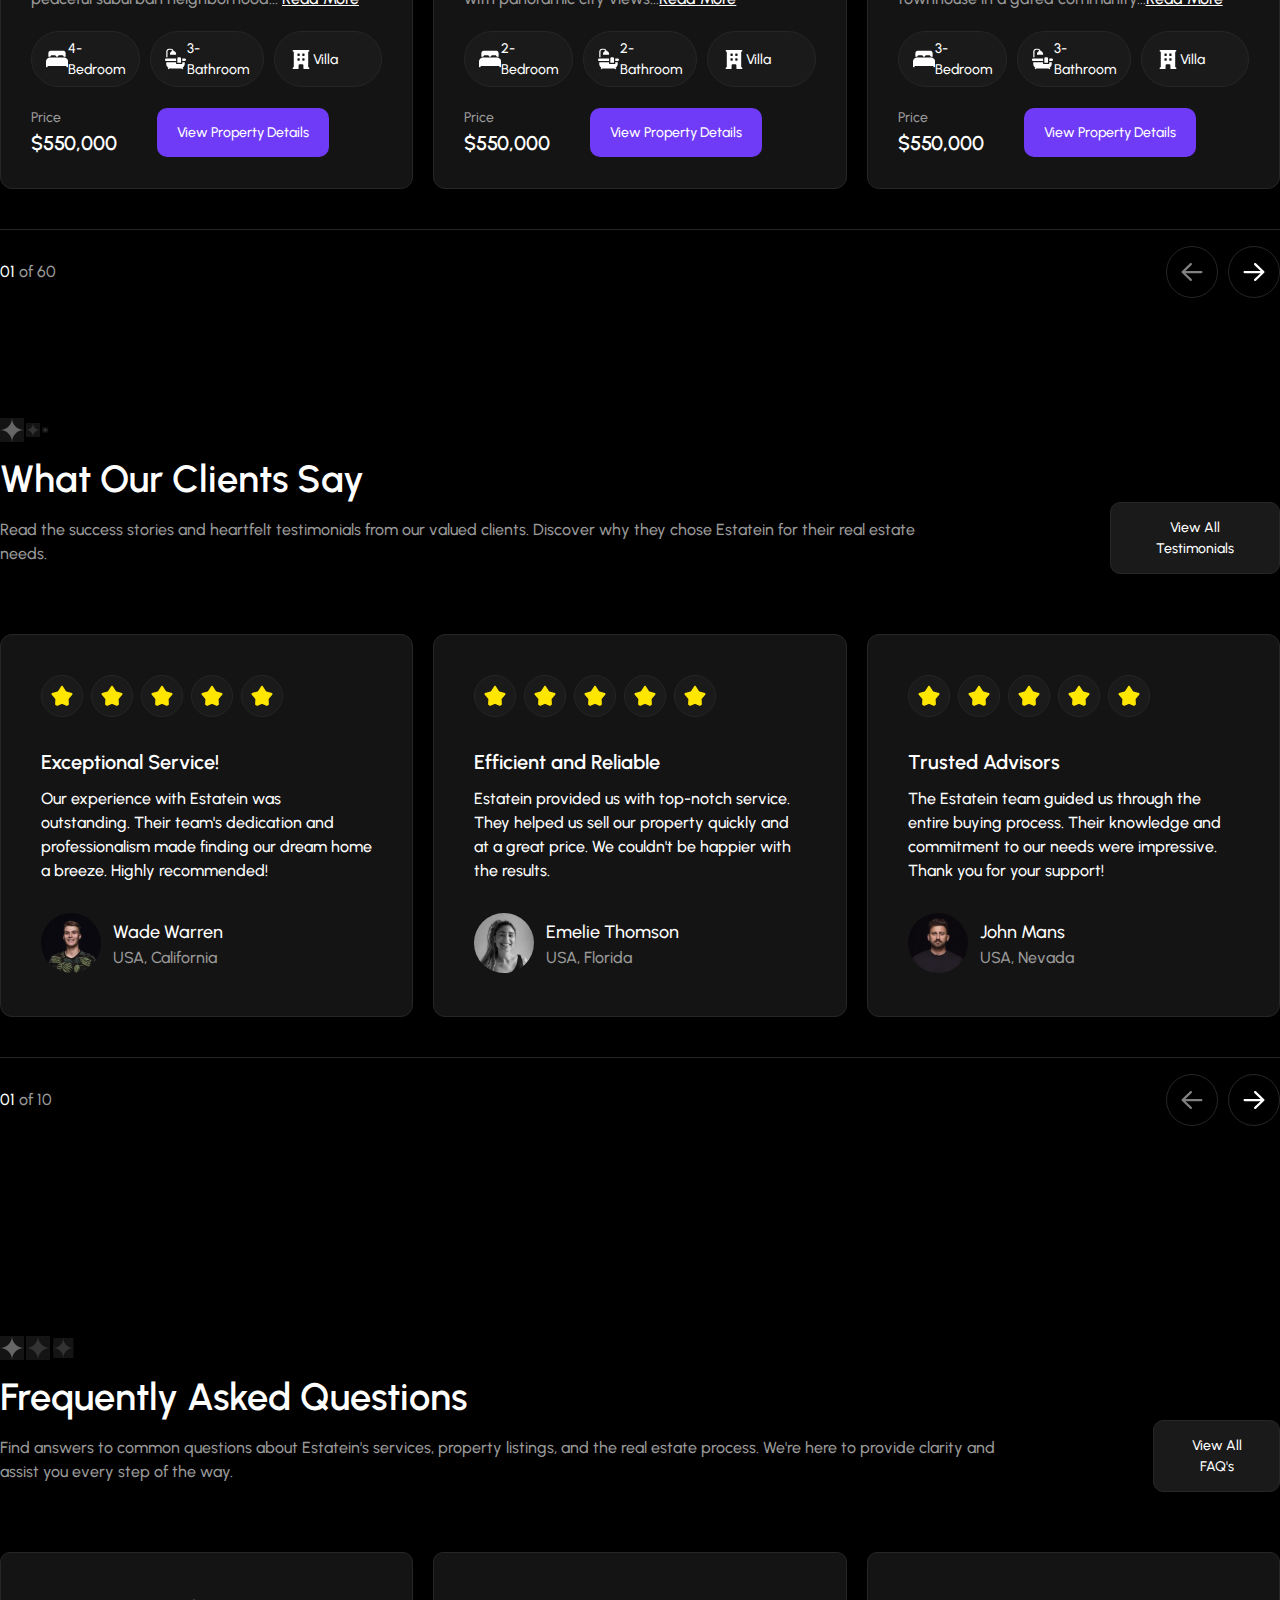
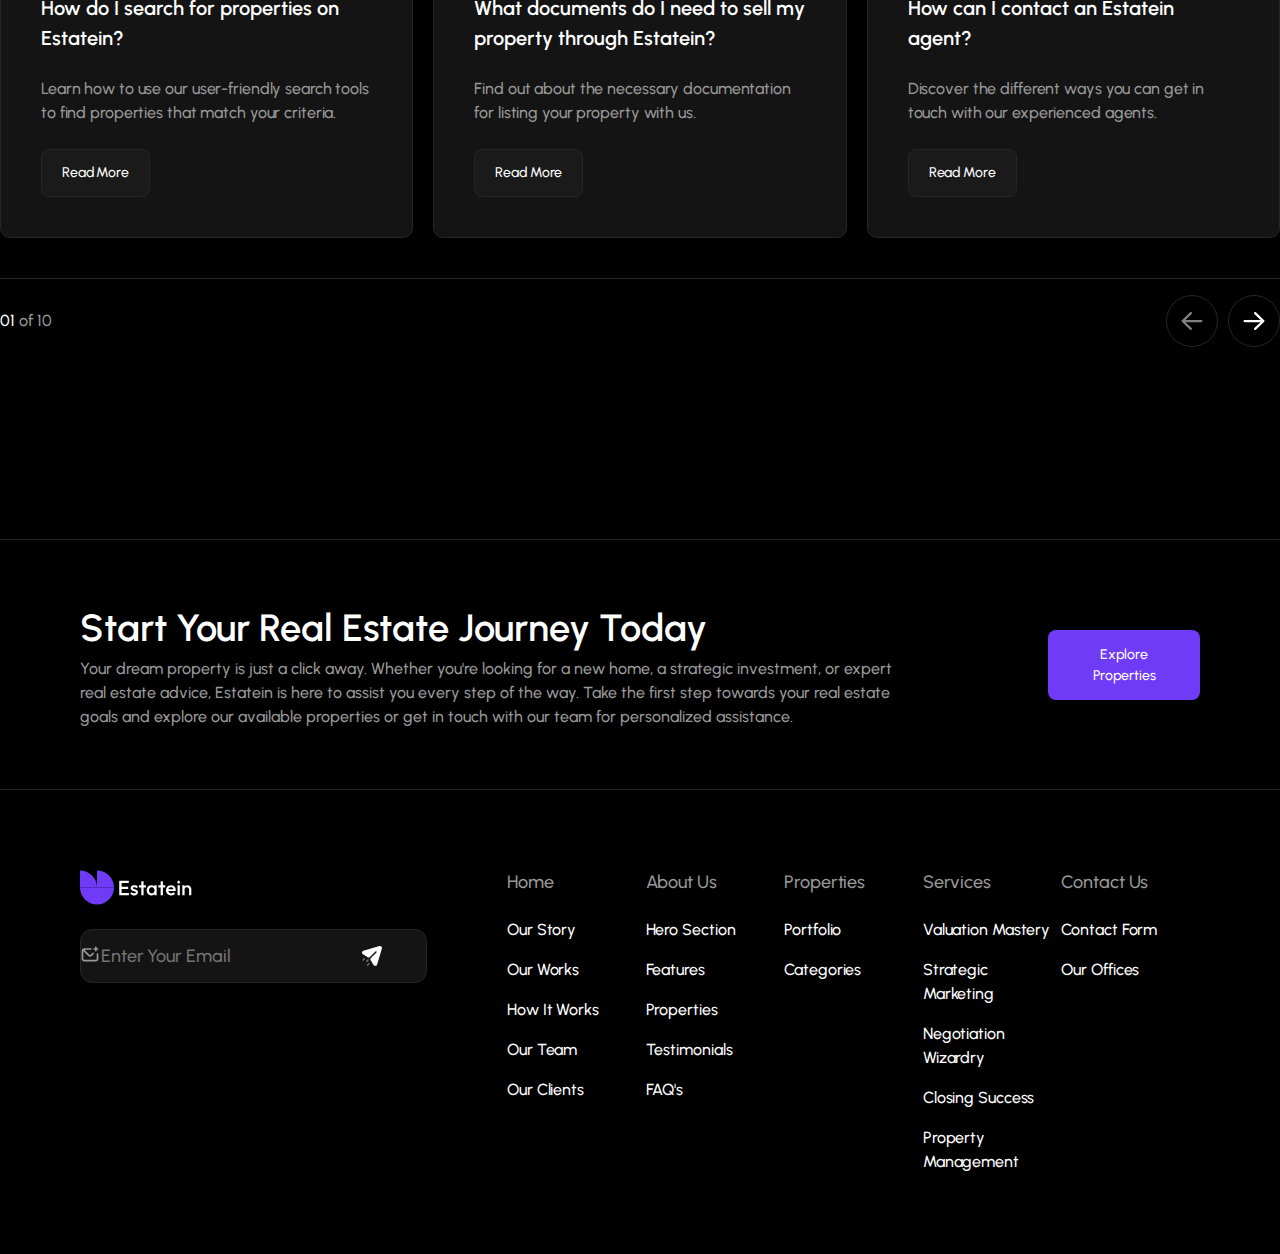
==== commit ecaf81a4: "home page added" ====
--- a/pages/home/index.html
+++ b/pages/home/index.html
@@ -133,7 +133,7 @@
         <span>Explore our handpicked selection of featured properties. Each listing offers a glimpse into exceptional homes and investments available through Estatein. Click "View Details" for more information.</span>
     </div>
     <div class="right-side">
-        <button>View All Properties</button>
+        <button class="btn1">View All Properties</button>
     </div>
 </div>
 </div>
--- a/scss/main.css
+++ b/scss/main.css
@@ -705,8 +705,8 @@
   align-items: center;
   gap: 8px;
   border-radius: 10px;
-  border: 1px solid var(--Grey-15, #262626);
-  background: var(--Grey-10, #1A1A1A);
+  border: 1px solid #262626;
+  background: #1A1A1A;
   color: var(--Absolute-White, #FFF);
   font-family: Urbanist;
   font-size: 18px;
@@ -714,6 +714,7 @@
   font-weight: 500;
   line-height: 150%; /* 27px */
   cursor: pointer;
+  width: 127px;
 }
 .featured-section .container .featured-header .featured-info .right-side button:hover {
   background-color: #1A64FF;
@@ -721,6 +722,7 @@
 @media (max-width: 1596px) {
   .featured-section .container .featured-header .featured-info .right-side button {
     padding: 14px 20px;
+    font-size: 14px;
   }
 }
 @media (max-width: 1200px) {
@@ -1287,7 +1289,7 @@
   font-weight: 500;
   line-height: 150%; /* 27px */
   cursor: pointer;
-  width: 196px;
+  width: 170px;
 }
 .client-section .container .client-info .right-side button:hover {
   background-color: #1A64FF;
@@ -1758,6 +1760,8 @@
   font-weight: 500;
   line-height: 150%; /* 27px */
   border: transparent;
+  cursor: pointer;
+  width: 152px;
 }
 .start-journey-section .container .start-journey .right-side button:hover {
   background-color: #1A64FF;
@@ -1772,8 +1776,8 @@
 @media (max-width: 1200px) {
   .start-journey-section .container .start-journey .right-side button {
     font-size: 14px;
-    width: 357px;
-    padding-left: 120px;
+    width: 100%;
+    padding-left: 25px;
   }
 }
 
@@ -1829,6 +1833,7 @@
 @media (max-width: 1200px) {
   .footer-section .container .footer .left-side {
     gap: 20px;
+    width: 100%;
   }
 }
 .footer-section .container .footer .left-side .logo {
@@ -1840,11 +1845,15 @@
   display: flex;
   align-items: center;
   position: relative;
+}
+@media (max-width: 1200px) {
+  .footer-section .container .footer .left-side .input {
+    left: 0;
+  }
 }
 .footer-section .container .footer .left-side .input .letter {
   position: absolute;
   top: 20px;
-  margin-left: 8px;
 }
 @media (max-width: 1596px) {
   .footer-section .container .footer .left-side .input .letter {
@@ -1852,7 +1861,6 @@
   }
 }
 .footer-section .container .footer .left-side .input input {
-  margin-left: 6px;
   display: flex;
   width: 305px;
   padding: 18px 24px;
@@ -1871,7 +1879,6 @@
 }
 @media (max-width: 1596px) {
   .footer-section .container .footer .left-side .input input {
-    margin-left: 12px;
     padding: 14px 20px;
     gap: 6px;
   }
@@ -1880,12 +1887,13 @@
   .footer-section .container .footer .left-side .input input {
     padding: 14px 20px;
     gap: 6px;
+    padding-left: 30px;
   }
 }
 .footer-section .container .footer .left-side .input .send {
   position: absolute;
   top: 20px;
-  left: 310px;
+  left: 280px;
 }
 @media (max-width: 1596px) {
   .footer-section .container .footer .left-side .input .send {
@@ -1963,6 +1971,6 @@
 }
 @media (max-width: 1200px) {
   .footer-section .container .footer .right-side .navigation5 {
-    margin-top: -100px;
+    margin-top: -140px;
   }
 }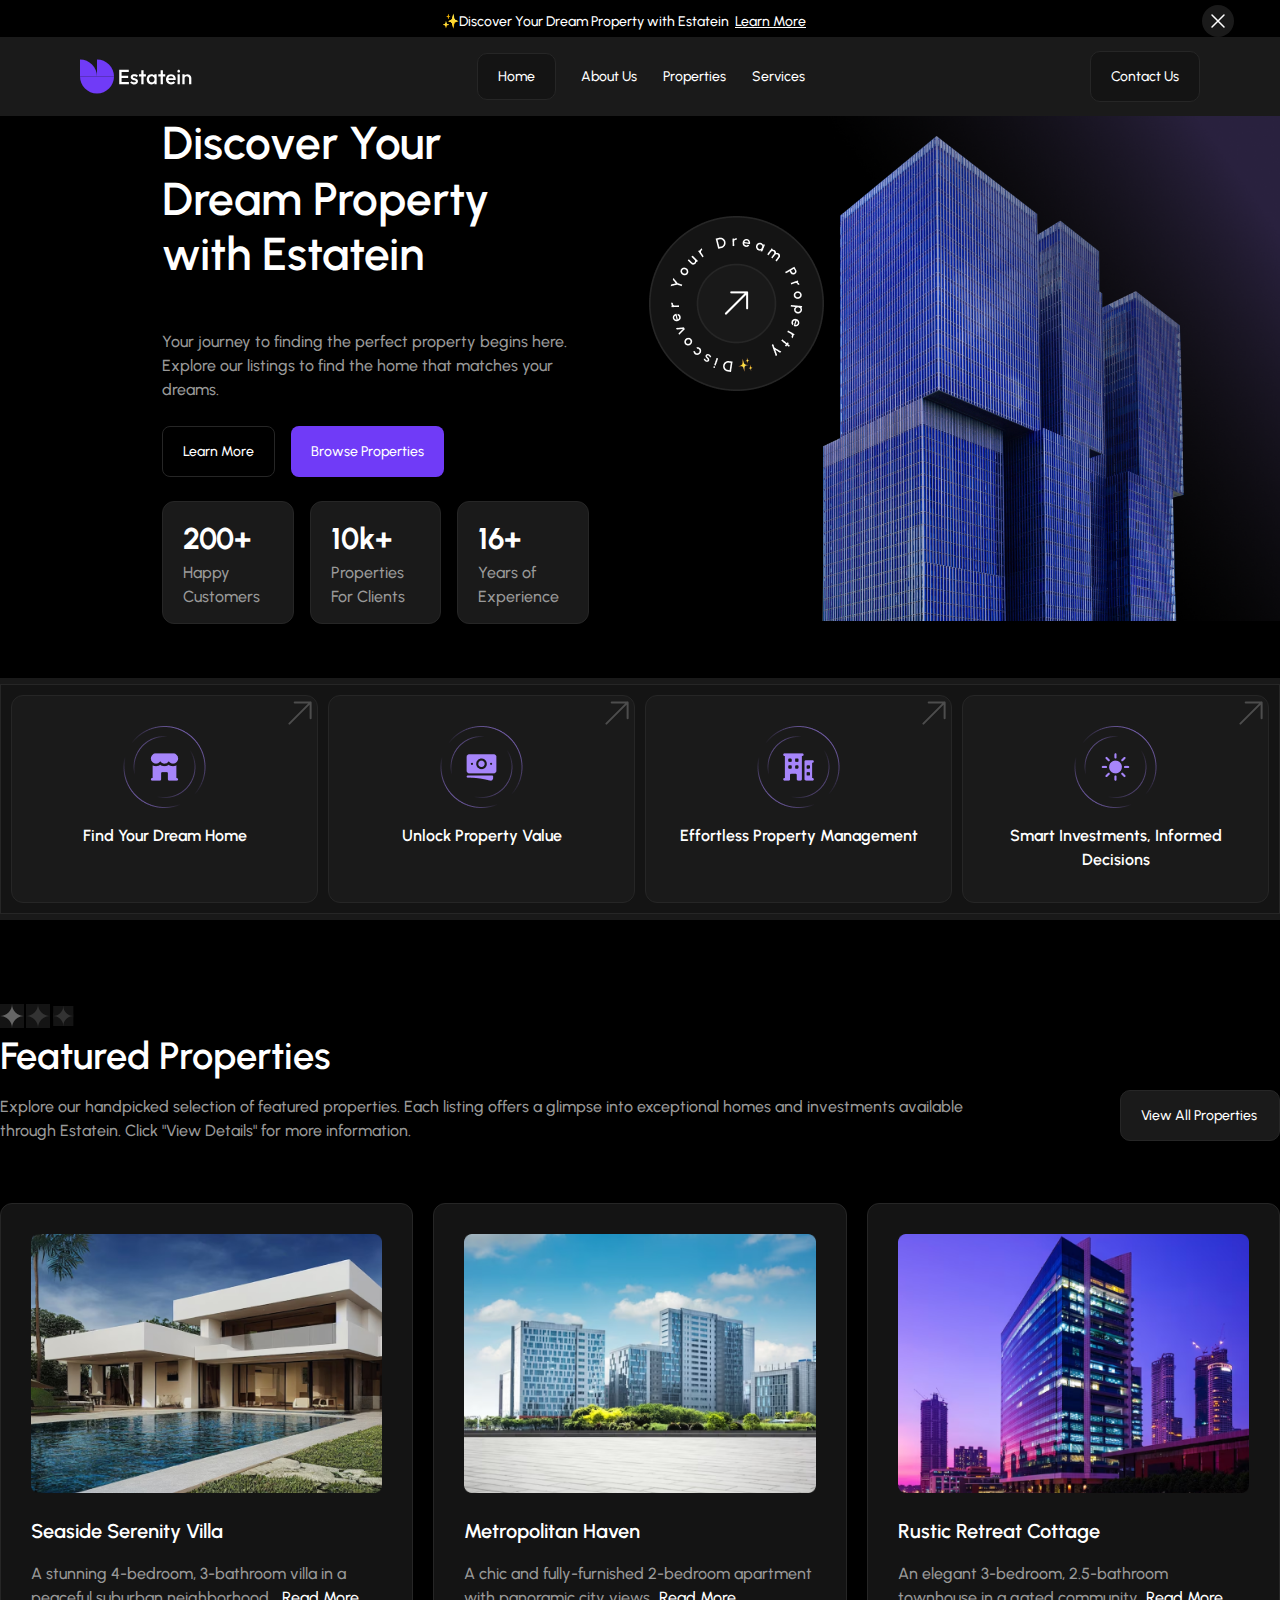
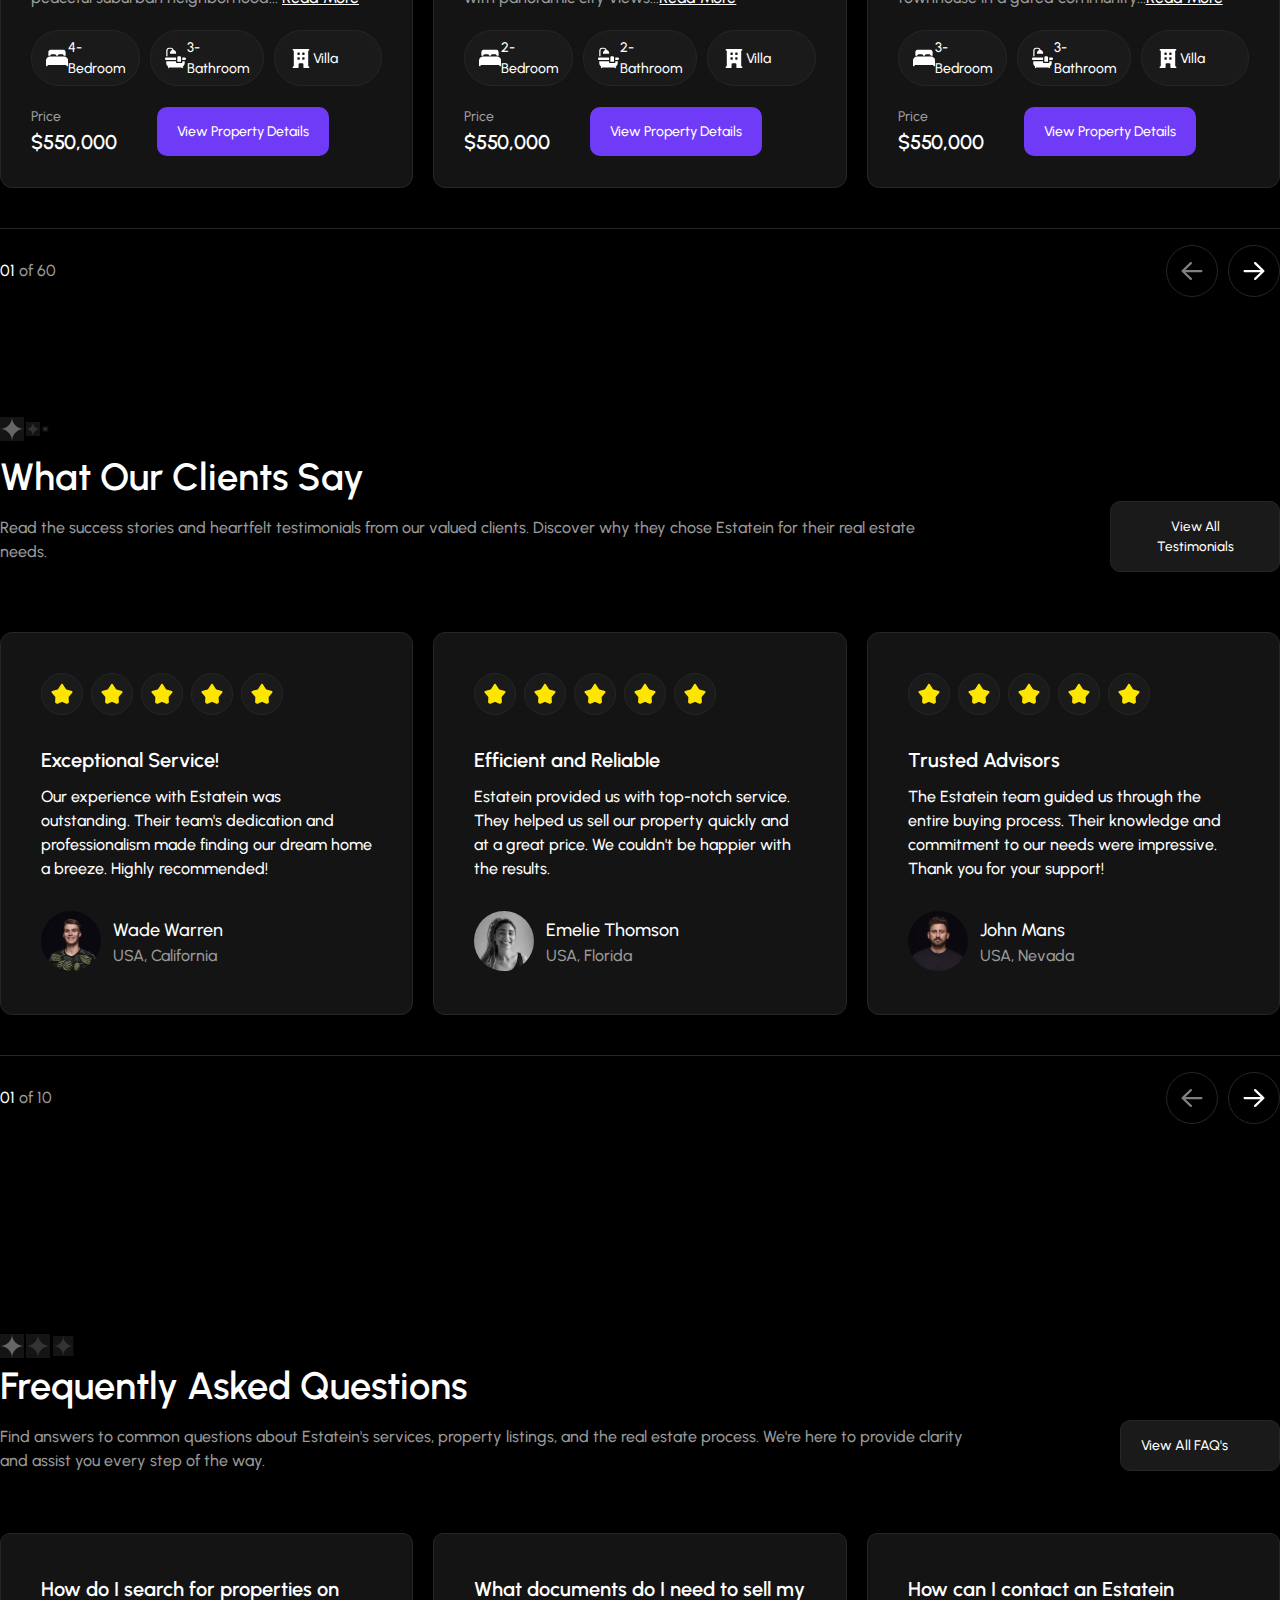
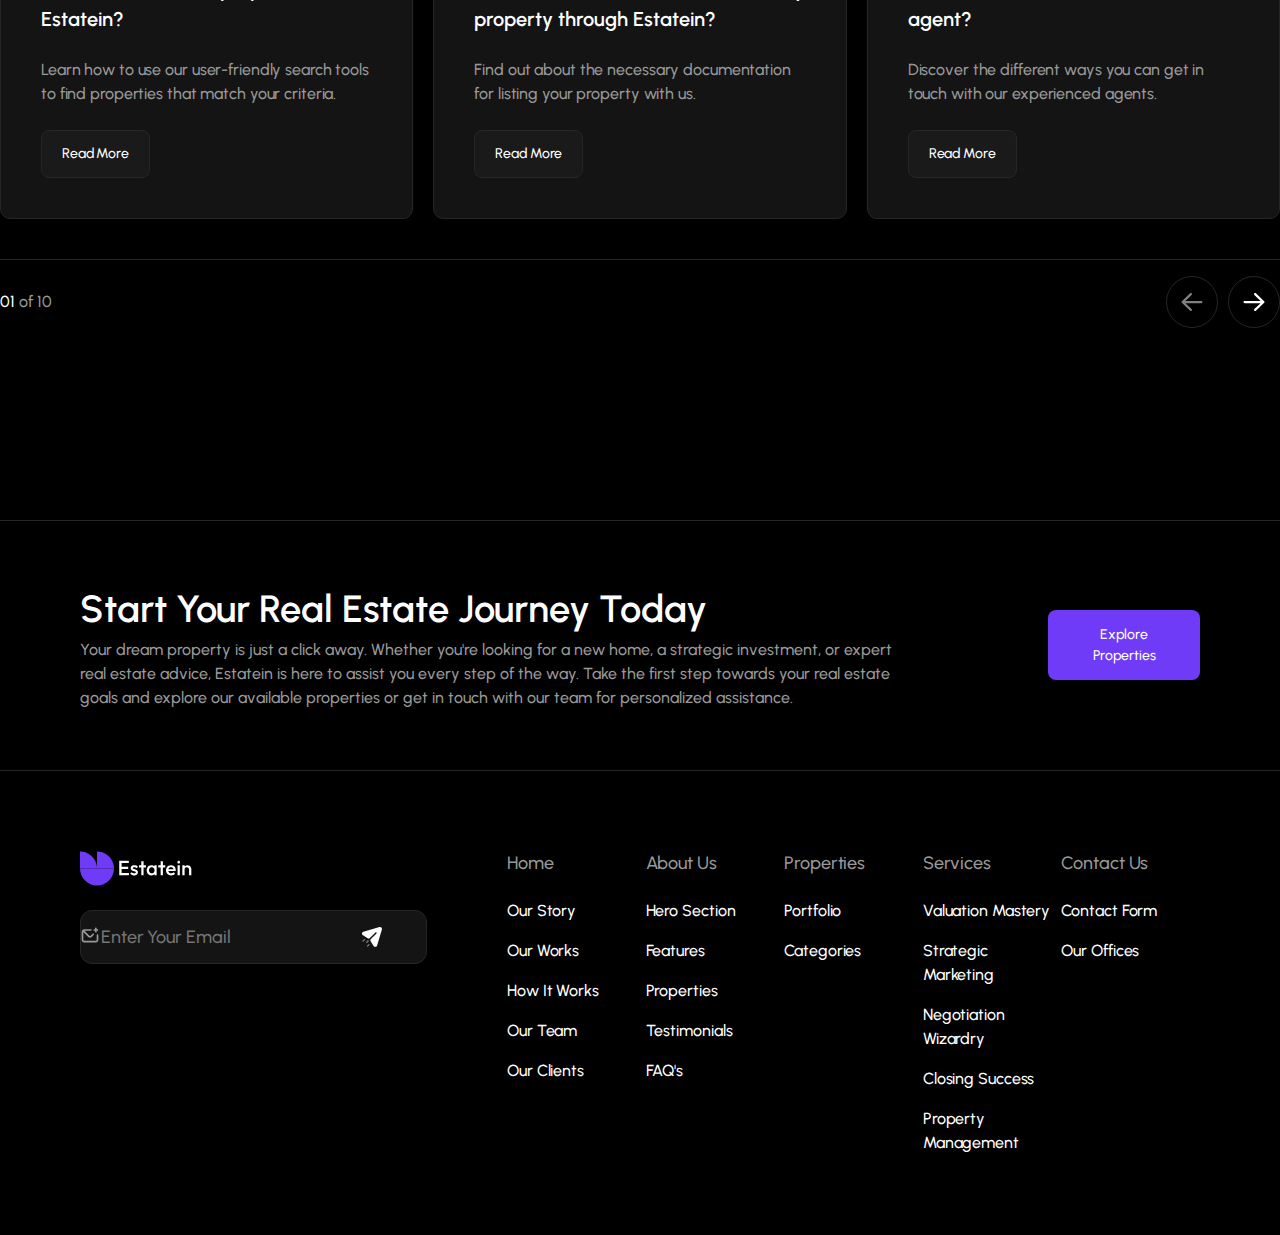
==== commit a9fc738b: "property page created and some section added" ====
--- a/pages/home/index.html
+++ b/pages/home/index.html
@@ -36,7 +36,7 @@
                     <li><a href="../home/index.html" class="a1">Home</a></li>
                     <li ><a href="#">About Us</a></li>
                     <li><a href="../property/index.html">Properties</a></li>
-                    <li><a href="../details/index.html">Services</a></li>
+                    <li><a href="#">Services</a></li>
                 </ul>
               </div>
               <div class="right-side">
@@ -251,7 +251,7 @@
     </div>
 </section>
 
-
+<!-- Number line -->
 <section class="number-line">
 <div class="container">
     <div class="number">
--- a/scss/main.css
+++ b/scss/main.css
@@ -177,6 +177,17 @@
   font-weight: 500;
   line-height: 150%; /* 21px */
   border: 1px solid transparent;
+  animation-name: navbarlink;
+  animation-duration: 4s;
+  animation-iteration-count: infinite;
+}
+@keyframes navbarlink {
+  from {
+    color: #FF7A00;
+  }
+  to {
+    color: #FFE4CC;
+  }
 }
 .navbar-container .middle-side ul li a:hover {
   color: #999999;
@@ -224,6 +235,17 @@
   font-weight: 500;
   line-height: 150%; /* 27px */
   cursor: pointer;
+  animation-name: button;
+  animation-duration: 4s;
+  animation-iteration-count: infinite;
+}
+@keyframes button {
+  from {
+    background: radial-gradient(circle, rgb(43, 95, 156) 0%, rgb(87, 76, 208) 46%, rgb(124, 122, 145) 95%);
+  }
+  to {
+    background: linear-gradient(90deg, rgb(2, 0, 36) 0%, rgb(9, 9, 121) 35%, rgb(0, 212, 255) 100%);
+  }
 }
 .navbar-container .right-side button:hover {
   color: #F1F1F3;
@@ -558,330 +580,6 @@
   position: absolute;
   right: 0;
   top: 0;
-}
-
-.featured-section {
-  margin-top: 116px;
-}
-@media (max-width: 1596px) {
-  .featured-section {
-    margin-top: 90px;
-  }
-}
-@media (max-width: 1200px) {
-  .featured-section {
-    margin-top: 50px;
-  }
-}
-@media (max-width: 1596px) {
-  .featured-section .container {
-    width: 100%;
-  }
-}
-@media (max-width: 1200px) {
-  .featured-section .container {
-    width: 100%;
-  }
-}
-.featured-section .container .featured-header {
-  width: 100%;
-}
-.featured-section .container .featured-header .stars {
-  display: flex;
-  align-items: center;
-  gap: 2px;
-  width: 100px;
-}
-.featured-section .container .featured-header .stars .img1 {
-  width: 30px;
-  height: 30px;
-}
-@media (max-width: 1596px) {
-  .featured-section .container .featured-header .stars .img1 {
-    width: 24px;
-    height: 24px;
-  }
-}
-@media (max-width: 1200px) {
-  .featured-section .container .featured-header .stars .img1 {
-    width: 20px;
-    height: 20px;
-  }
-}
-.featured-section .container .featured-header .stars .img2 {
-  width: 18px;
-  height: 18px;
-}
-@media (max-width: 1596px) {
-  .featured-section .container .featured-header .stars .img2 {
-    width: 24px;
-    height: 24px;
-  }
-}
-@media (max-width: 1200px) {
-  .featured-section .container .featured-header .stars .img2 {
-    width: 20px;
-    height: 20px;
-  }
-}
-.featured-section .container .featured-header .stars .img3 {
-  width: 8.4px;
-  height: 8.4px;
-}
-@media (max-width: 1596px) {
-  .featured-section .container .featured-header .stars .img3 {
-    width: 24px;
-    height: 24px;
-  }
-}
-@media (max-width: 1200px) {
-  .featured-section .container .featured-header .stars .img3 {
-    width: 20px;
-    height: 20px;
-  }
-}
-.featured-section .container .featured-header .featured-info {
-  display: flex;
-  align-items: center;
-  gap: 150px;
-}
-@media (max-width: 1200px) {
-  .featured-section .container .featured-header .featured-info {
-    gap: 0;
-  }
-}
-.featured-section .container .featured-header .featured-info .left-side {
-  display: flex;
-  flex-direction: column;
-  gap: 14px;
-}
-@media (max-width: 1596px) {
-  .featured-section .container .featured-header .featured-info .left-side {
-    gap: 10px;
-  }
-}
-@media (max-width: 1200px) {
-  .featured-section .container .featured-header .featured-info .left-side {
-    gap: 6px;
-  }
-}
-.featured-section .container .featured-header .featured-info .left-side p {
-  color: var(--Absolute-White, #FFF);
-  font-family: Urbanist;
-  font-size: 48px;
-  font-style: normal;
-  font-weight: 600;
-  line-height: 150%; /* 72px */
-}
-@media (max-width: 1596px) {
-  .featured-section .container .featured-header .featured-info .left-side p {
-    font-size: 38px;
-  }
-}
-.featured-section .container .featured-header .featured-info .left-side span {
-  color: var(--Grey-60, #999);
-  font-family: Urbanist;
-  font-size: 18px;
-  font-style: normal;
-  font-weight: 500;
-  line-height: 150%; /* 27px */
-}
-@media (max-width: 1596px) {
-  .featured-section .container .featured-header .featured-info .left-side span {
-    font-size: 16px;
-  }
-}
-@media (max-width: 1200px) {
-  .featured-section .container .featured-header .featured-info .left-side span {
-    font-size: 14px;
-  }
-}
-.featured-section .container .featured-header .featured-info .right-side {
-  margin-top: 60px;
-}
-.featured-section .container .featured-header .featured-info .right-side button {
-  display: flex;
-  padding: 18px 24px;
-  align-items: center;
-  gap: 8px;
-  border-radius: 10px;
-  border: 1px solid #262626;
-  background: #1A1A1A;
-  color: var(--Absolute-White, #FFF);
-  font-family: Urbanist;
-  font-size: 18px;
-  font-style: normal;
-  font-weight: 500;
-  line-height: 150%; /* 27px */
-  cursor: pointer;
-  width: 127px;
-}
-.featured-section .container .featured-header .featured-info .right-side button:hover {
-  background-color: #1A64FF;
-}
-@media (max-width: 1596px) {
-  .featured-section .container .featured-header .featured-info .right-side button {
-    padding: 14px 20px;
-    font-size: 14px;
-  }
-}
-@media (max-width: 1200px) {
-  .featured-section .container .featured-header .featured-info .right-side button {
-    display: none;
-  }
-}
-
-.number-line {
-  margin-top: 50px;
-}
-@media (max-width: 1596px) {
-  .number-line {
-    margin-top: 40px;
-  }
-}
-@media (max-width: 1200px) {
-  .number-line {
-    margin-top: 16px;
-  }
-}
-@media (max-width: 1596px) {
-  .number-line .container {
-    width: 100%;
-  }
-}
-@media (max-width: 1200px) {
-  .number-line .container {
-    width: 100%;
-  }
-}
-.number-line .container .number {
-  padding-top: 20px;
-  padding-bottom: 150px;
-  border-top: 1px solid #262626;
-}
-@media (max-width: 1596px) {
-  .number-line .container .number {
-    padding-top: 16px;
-    padding-bottom: 120px;
-  }
-}
-.number-line .container .number .content {
-  display: flex;
-  align-items: center;
-  justify-content: space-between;
-}
-.number-line .container .number .content .left-side {
-  display: flex;
-  align-items: center;
-  gap: 10px;
-}
-.number-line .container .number .content .left-side p {
-  color: var(--Grey-60, #999);
-  font-family: Urbanist;
-  font-size: 20px;
-  font-style: normal;
-  font-weight: 500;
-  line-height: 150%;
-}
-@media (max-width: 1596px) {
-  .number-line .container .number .content .left-side p {
-    font-size: 16px;
-  }
-}
-.number-line .container .number .content .left-side p span {
-  color: var(--Absolute-White, #FFF);
-  font-family: Urbanist;
-  font-size: 20px;
-  font-style: normal;
-  font-weight: 500;
-  line-height: 150%; /* 30px */
-}
-@media (max-width: 1596px) {
-  .number-line .container .number .content .left-side p span {
-    font-size: 16px;
-  }
-}
-@media (max-width: 1200px) {
-  .number-line .container .number .content .left-side p {
-    display: none;
-  }
-}
-.number-line .container .number .content .left-side button {
-  display: flex;
-  padding: 14px 20px;
-  justify-content: center;
-  align-items: center;
-  gap: 8px;
-  align-self: stretch;
-  color: var(--Absolute-White, #FFF);
-  font-family: Urbanist;
-  font-size: 14px;
-  font-style: normal;
-  font-weight: 500;
-  line-height: 150%; /* 21px */
-  border-radius: 8px;
-  border: 1px solid #262626;
-  background: #1A1A1A;
-  display: none;
-}
-@media (max-width: 1200px) {
-  .number-line .container .number .content .left-side button {
-    display: initial;
-  }
-}
-.number-line .container .number .content .right-side {
-  display: flex;
-  align-items: center;
-}
-.number-line .container .number .content .right-side .image {
-  display: flex;
-  gap: 10px;
-  align-items: center;
-}
-.number-line .container .number .content .right-side .image img {
-  padding: 14px;
-  border-radius: 69px;
-  border: 1px solid #262626;
-}
-.number-line .container .number .content .right-side .image img:hover {
-  background-color: #1A64FF;
-}
-@media (max-width: 1596px) {
-  .number-line .container .number .content .right-side .image img {
-    padding: 10px;
-  }
-}
-.number-line .container .number .content .right-side .image p {
-  color: var(--Grey-60, #999);
-  font-family: Urbanist;
-  font-size: 20px;
-  font-style: normal;
-  font-weight: 500;
-  line-height: 150%;
-  display: none;
-}
-@media (max-width: 1596px) {
-  .number-line .container .number .content .right-side .image p {
-    font-size: 16px;
-  }
-}
-@media (max-width: 1200px) {
-  .number-line .container .number .content .right-side .image p {
-    display: initial;
-  }
-}
-.number-line .container .number .content .right-side .image p span {
-  color: var(--Absolute-White, #FFF);
-  font-family: Urbanist;
-  font-size: 20px;
-  font-style: normal;
-  font-weight: 500;
-  line-height: 150%; /* 30px */
-}
-@media (max-width: 1596px) {
-  .number-line .container .number .content .right-side .image p span {
-    font-size: 16px;
-  }
 }
 
 .featured-cards {
@@ -1151,96 +849,112 @@
   }
 }
 
-@media (max-width: 1596px) {
-  .client-section .container {
-    width: 100%;
-  }
-}
-@media (max-width: 1200px) {
-  .client-section .container {
-    width: 100%;
-  }
-}
-.client-section .container .stars {
+.featured-section {
+  margin-top: 116px;
+}
+@media (max-width: 1596px) {
+  .featured-section {
+    margin-top: 90px;
+  }
+}
+@media (max-width: 1200px) {
+  .featured-section {
+    margin-top: 50px;
+  }
+}
+@media (max-width: 1596px) {
+  .featured-section .container {
+    width: 100%;
+  }
+}
+@media (max-width: 1200px) {
+  .featured-section .container {
+    width: 100%;
+  }
+}
+.featured-section .container .featured-header {
+  width: 100%;
+}
+.featured-section .container .featured-header .stars {
   display: flex;
   align-items: center;
   gap: 2px;
   width: 100px;
 }
-.client-section .container .stars .img1 {
+.featured-section .container .featured-header .stars .img1 {
   width: 30px;
   height: 30px;
 }
 @media (max-width: 1596px) {
-  .client-section .container .stars .img1 {
+  .featured-section .container .featured-header .stars .img1 {
     width: 24px;
     height: 24px;
   }
 }
 @media (max-width: 1200px) {
-  .client-section .container .stars .img1 {
+  .featured-section .container .featured-header .stars .img1 {
     width: 20px;
     height: 20px;
   }
 }
-.client-section .container .stars .img2 {
+.featured-section .container .featured-header .stars .img2 {
   width: 18px;
   height: 18px;
 }
 @media (max-width: 1596px) {
-  .client-section .container .stars .img2 {
-    width: 14px;
-    height: 14px;
-  }
-}
-@media (max-width: 1200px) {
-  .client-section .container .stars .img2 {
-    width: 12px;
-    height: 12px;
-  }
-}
-.client-section .container .stars .img3 {
+  .featured-section .container .featured-header .stars .img2 {
+    width: 24px;
+    height: 24px;
+  }
+}
+@media (max-width: 1200px) {
+  .featured-section .container .featured-header .stars .img2 {
+    width: 20px;
+    height: 20px;
+  }
+}
+.featured-section .container .featured-header .stars .img3 {
   width: 8.4px;
   height: 8.4px;
 }
 @media (max-width: 1596px) {
-  .client-section .container .stars .img3 {
-    width: 6.72px;
-    height: 6.72px;
-  }
-}
-@media (max-width: 1200px) {
-  .client-section .container .stars .img3 {
-    width: 5.6px;
-    height: 5.6px;
-  }
-}
-.client-section .container .client-info {
+  .featured-section .container .featured-header .stars .img3 {
+    width: 24px;
+    height: 24px;
+  }
+}
+@media (max-width: 1200px) {
+  .featured-section .container .featured-header .stars .img3 {
+    width: 20px;
+    height: 20px;
+  }
+}
+.featured-section .container .featured-header .featured-info {
   display: flex;
   align-items: center;
   gap: 150px;
 }
 @media (max-width: 1200px) {
-  .client-section .container .client-info {
+  .featured-section .container .featured-header .featured-info {
     gap: 0;
   }
 }
-.client-section .container .client-info .left-side {
+.featured-section .container .featured-header .featured-info .left-side {
   display: flex;
   flex-direction: column;
   gap: 14px;
 }
 @media (max-width: 1596px) {
-  .client-section .container .client-info .left-side {
+  .featured-section .container .featured-header .featured-info .left-side {
     gap: 10px;
   }
 }
 @media (max-width: 1200px) {
-  .client-section .container .client-info .left-side {
+  .featured-section .container .featured-header .featured-info .left-side {
     gap: 6px;
   }
 }
-.client-section .container .client-info .left-side p {
+.featured-section .container .featured-header .featured-info .left-side p {
   color: var(--Absolute-White, #FFF);
   font-family: Urbanist;
   font-size: 48px;
@@ -1249,11 +963,11 @@
   line-height: 150%; /* 72px */
 }
 @media (max-width: 1596px) {
-  .client-section .container .client-info .left-side p {
+  .featured-section .container .featured-header .featured-info .left-side p {
     font-size: 38px;
   }
 }
-.client-section .container .client-info .left-side span {
+.featured-section .container .featured-header .featured-info .left-side span {
   color: var(--Grey-60, #999);
   font-family: Urbanist;
   font-size: 18px;
@@ -1262,19 +976,19 @@
   line-height: 150%; /* 27px */
 }
 @media (max-width: 1596px) {
-  .client-section .container .client-info .left-side span {
+  .featured-section .container .featured-header .featured-info .left-side span {
     font-size: 16px;
   }
 }
 @media (max-width: 1200px) {
-  .client-section .container .client-info .left-side span {
-    font-size: 14px;
-  }
-}
-.client-section .container .client-info .right-side {
+  .featured-section .container .featured-header .featured-info .left-side span {
+    font-size: 14px;
+  }
+}
+.featured-section .container .featured-header .featured-info .right-side {
   margin-top: 60px;
 }
-.client-section .container .client-info .right-side button {
+.featured-section .container .featured-header .featured-info .right-side button {
   display: flex;
   padding: 18px 24px;
   align-items: center;
@@ -1284,12 +998,321 @@
   background: #1A1A1A;
   color: var(--Absolute-White, #FFF);
   font-family: Urbanist;
-  font-size: 18px;
+  font-size: 17.5px;
   font-style: normal;
   font-weight: 500;
   line-height: 150%; /* 27px */
   cursor: pointer;
-  width: 170px;
+  width: 196px;
+}
+.featured-section .container .featured-header .featured-info .right-side button:hover {
+  background-color: #1A64FF;
+}
+@media (max-width: 1596px) {
+  .featured-section .container .featured-header .featured-info .right-side button {
+    padding: 14px 20px;
+    font-size: 14px;
+    width: 160px;
+  }
+}
+@media (max-width: 1200px) {
+  .featured-section .container .featured-header .featured-info .right-side button {
+    display: none;
+  }
+}
+
+.number-line {
+  margin-top: 50px;
+}
+@media (max-width: 1596px) {
+  .number-line {
+    margin-top: 40px;
+  }
+}
+@media (max-width: 1200px) {
+  .number-line {
+    margin-top: 16px;
+  }
+}
+@media (max-width: 1596px) {
+  .number-line .container {
+    width: 100%;
+  }
+}
+@media (max-width: 1200px) {
+  .number-line .container {
+    width: 100%;
+  }
+}
+.number-line .container .number {
+  padding-top: 20px;
+  padding-bottom: 150px;
+  border-top: 1px solid #262626;
+}
+@media (max-width: 1596px) {
+  .number-line .container .number {
+    padding-top: 16px;
+    padding-bottom: 120px;
+  }
+}
+.number-line .container .number .content {
+  display: flex;
+  align-items: center;
+  justify-content: space-between;
+}
+.number-line .container .number .content .left-side {
+  display: flex;
+  align-items: center;
+  gap: 10px;
+}
+.number-line .container .number .content .left-side p {
+  color: var(--Grey-60, #999);
+  font-family: Urbanist;
+  font-size: 20px;
+  font-style: normal;
+  font-weight: 500;
+  line-height: 150%;
+}
+@media (max-width: 1596px) {
+  .number-line .container .number .content .left-side p {
+    font-size: 16px;
+  }
+}
+.number-line .container .number .content .left-side p span {
+  color: var(--Absolute-White, #FFF);
+  font-family: Urbanist;
+  font-size: 20px;
+  font-style: normal;
+  font-weight: 500;
+  line-height: 150%; /* 30px */
+}
+@media (max-width: 1596px) {
+  .number-line .container .number .content .left-side p span {
+    font-size: 16px;
+  }
+}
+@media (max-width: 1200px) {
+  .number-line .container .number .content .left-side p {
+    display: none;
+  }
+}
+.number-line .container .number .content .left-side button {
+  display: flex;
+  padding: 14px 20px;
+  justify-content: center;
+  align-items: center;
+  gap: 8px;
+  align-self: stretch;
+  color: var(--Absolute-White, #FFF);
+  font-family: Urbanist;
+  font-size: 14px;
+  font-style: normal;
+  font-weight: 500;
+  line-height: 150%; /* 21px */
+  border-radius: 8px;
+  border: 1px solid #262626;
+  background: #1A1A1A;
+  display: none;
+}
+@media (max-width: 1200px) {
+  .number-line .container .number .content .left-side button {
+    display: initial;
+  }
+}
+.number-line .container .number .content .right-side {
+  display: flex;
+  align-items: center;
+}
+.number-line .container .number .content .right-side .image {
+  display: flex;
+  gap: 10px;
+  align-items: center;
+}
+.number-line .container .number .content .right-side .image img {
+  padding: 14px;
+  border-radius: 69px;
+  border: 1px solid #262626;
+}
+.number-line .container .number .content .right-side .image img:hover {
+  background-color: #1A64FF;
+}
+@media (max-width: 1596px) {
+  .number-line .container .number .content .right-side .image img {
+    padding: 10px;
+  }
+}
+.number-line .container .number .content .right-side .image p {
+  color: var(--Grey-60, #999);
+  font-family: Urbanist;
+  font-size: 20px;
+  font-style: normal;
+  font-weight: 500;
+  line-height: 150%;
+  display: none;
+}
+@media (max-width: 1596px) {
+  .number-line .container .number .content .right-side .image p {
+    font-size: 16px;
+  }
+}
+@media (max-width: 1200px) {
+  .number-line .container .number .content .right-side .image p {
+    display: initial;
+  }
+}
+.number-line .container .number .content .right-side .image p span {
+  color: var(--Absolute-White, #FFF);
+  font-family: Urbanist;
+  font-size: 20px;
+  font-style: normal;
+  font-weight: 500;
+  line-height: 150%; /* 30px */
+}
+@media (max-width: 1596px) {
+  .number-line .container .number .content .right-side .image p span {
+    font-size: 16px;
+  }
+}
+
+@media (max-width: 1596px) {
+  .client-section .container {
+    width: 100%;
+  }
+}
+@media (max-width: 1200px) {
+  .client-section .container {
+    width: 100%;
+  }
+}
+.client-section .container .stars {
+  display: flex;
+  align-items: center;
+  gap: 2px;
+  width: 100px;
+}
+.client-section .container .stars .img1 {
+  width: 30px;
+  height: 30px;
+}
+@media (max-width: 1596px) {
+  .client-section .container .stars .img1 {
+    width: 24px;
+    height: 24px;
+  }
+}
+@media (max-width: 1200px) {
+  .client-section .container .stars .img1 {
+    width: 20px;
+    height: 20px;
+  }
+}
+.client-section .container .stars .img2 {
+  width: 18px;
+  height: 18px;
+}
+@media (max-width: 1596px) {
+  .client-section .container .stars .img2 {
+    width: 14px;
+    height: 14px;
+  }
+}
+@media (max-width: 1200px) {
+  .client-section .container .stars .img2 {
+    width: 12px;
+    height: 12px;
+  }
+}
+.client-section .container .stars .img3 {
+  width: 8.4px;
+  height: 8.4px;
+}
+@media (max-width: 1596px) {
+  .client-section .container .stars .img3 {
+    width: 6.72px;
+    height: 6.72px;
+  }
+}
+@media (max-width: 1200px) {
+  .client-section .container .stars .img3 {
+    width: 5.6px;
+    height: 5.6px;
+  }
+}
+.client-section .container .client-info {
+  display: flex;
+  align-items: center;
+  gap: 150px;
+}
+@media (max-width: 1200px) {
+  .client-section .container .client-info {
+    gap: 0;
+  }
+}
+.client-section .container .client-info .left-side {
+  display: flex;
+  flex-direction: column;
+  gap: 14px;
+}
+@media (max-width: 1596px) {
+  .client-section .container .client-info .left-side {
+    gap: 10px;
+  }
+}
+@media (max-width: 1200px) {
+  .client-section .container .client-info .left-side {
+    gap: 6px;
+  }
+}
+.client-section .container .client-info .left-side p {
+  color: var(--Absolute-White, #FFF);
+  font-family: Urbanist;
+  font-size: 48px;
+  font-style: normal;
+  font-weight: 600;
+  line-height: 150%; /* 72px */
+}
+@media (max-width: 1596px) {
+  .client-section .container .client-info .left-side p {
+    font-size: 38px;
+  }
+}
+.client-section .container .client-info .left-side span {
+  color: var(--Grey-60, #999);
+  font-family: Urbanist;
+  font-size: 18px;
+  font-style: normal;
+  font-weight: 500;
+  line-height: 150%; /* 27px */
+}
+@media (max-width: 1596px) {
+  .client-section .container .client-info .left-side span {
+    font-size: 16px;
+  }
+}
+@media (max-width: 1200px) {
+  .client-section .container .client-info .left-side span {
+    font-size: 14px;
+  }
+}
+.client-section .container .client-info .right-side {
+  margin-top: 60px;
+}
+.client-section .container .client-info .right-side button {
+  display: flex;
+  padding: 18px 24px;
+  align-items: center;
+  gap: 8px;
+  border-radius: 10px;
+  border: 1px solid #262626;
+  background: #1A1A1A;
+  color: var(--Absolute-White, #FFF);
+  font-family: Urbanist;
+  font-size: 17.5px;
+  font-style: normal;
+  font-weight: 500;
+  line-height: 150%; /* 27px */
+  cursor: pointer;
+  width: 215px;
 }
 .client-section .container .client-info .right-side button:hover {
   background-color: #1A64FF;
@@ -1297,7 +1320,8 @@
 @media (max-width: 1596px) {
   .client-section .container .client-info .right-side button {
     padding: 14px 20px;
-    font-size: 14px;
+    font-size: 13.5px;
+    width: 170px;
   }
 }
 @media (max-width: 1200px) {
@@ -1781,6 +1805,790 @@
   }
 }
 
+.find-property {
+  padding: 150px 160px;
+  border-bottom: 1px solid #262626;
+  background: linear-gradient(96deg, #262626 -26.82%, rgba(38, 38, 38, 0) 40.46%);
+}
+@media (max-width: 1596px) {
+  .find-property {
+    padding: 100px 130px;
+  }
+}
+@media (max-width: 1200px) {
+  .find-property {
+    padding: 50px 16px;
+  }
+}
+@media (max-width: 1596px) {
+  .find-property .container {
+    width: 100%;
+  }
+}
+@media (max-width: 1200px) {
+  .find-property .container {
+    width: 100%;
+  }
+}
+.find-property .container .dream-property {
+  display: flex;
+  flex-direction: column;
+  align-items: flex-start;
+  gap: 14px;
+}
+@media (max-width: 1596px) {
+  .find-property .container .dream-property {
+    gap: 10px;
+  }
+}
+.find-property .container .dream-property p {
+  color: var(--Absolute-White, #FFF);
+  font-family: Urbanist;
+  font-size: 48px;
+  font-style: normal;
+  font-weight: 600;
+  line-height: 150%; /* 72px */
+}
+@media (max-width: 1596px) {
+  .find-property .container .dream-property p {
+    font-size: 38px;
+  }
+}
+@media (max-width: 1200px) {
+  .find-property .container .dream-property p {
+    font-size: 28px;
+  }
+}
+.find-property .container .dream-property span {
+  color: var(--Grey-60, #999);
+  font-family: Urbanist;
+  font-size: 18px;
+  font-style: normal;
+  font-weight: 500;
+  line-height: 150%; /* 27px */
+}
+@media (max-width: 1596px) {
+  .find-property .container .dream-property span {
+    font-size: 16px;
+  }
+}
+@media (max-width: 1200px) {
+  .find-property .container .dream-property span {
+    font-size: 14px;
+  }
+}
+
+.search-input {
+  display: flex;
+  padding: 0px 148px;
+  flex-direction: column;
+  align-items: center;
+  gap: 10px;
+  position: relative;
+  bottom: 60px;
+}
+@media (max-width: 1596px) {
+  .search-input {
+    padding: 0px 90px;
+  }
+}
+@media (max-width: 1200px) {
+  .search-input {
+    top: 40px;
+  }
+}
+.search-input .top-side {
+  width: 1000px;
+  border-radius: 12px 12px 0px 0px;
+  border: 1px solid #262626;
+  background: #141414;
+  box-shadow: 0px 0px 0px 10px #191919;
+}
+@media (max-width: 1596px) {
+  .search-input .top-side {
+    width: 800px;
+  }
+}
+@media (max-width: 1200px) {
+  .search-input .top-side {
+    width: 350px;
+    border-radius: 12px;
+    box-shadow: 0px 0px 0px 4px #191919;
+  }
+}
+.search-input .top-side .input {
+  display: flex;
+  padding: 20px 20px 20px 24px;
+  align-items: center;
+  justify-content: space-between;
+  gap: 50px;
+  align-self: stretch;
+}
+@media (max-width: 1596px) {
+  .search-input .top-side .input {
+    padding: 16px 16px 16px 20px;
+  }
+}
+.search-input .top-side .input p {
+  color: var(--Grey-40, #666);
+  font-family: Urbanist;
+  font-size: 24px;
+  font-style: normal;
+  font-weight: 500;
+  line-height: 150%; /* 36px */
+}
+@media (max-width: 1596px) {
+  .search-input .top-side .input p {
+    font-size: 20px;
+  }
+}
+.search-input .top-side .input button {
+  display: flex;
+  padding: 18px 24px;
+  align-items: center;
+  gap: 8px;
+  border: transparent;
+  border-radius: 10px;
+  background: var(--Purple-60, #703BF7);
+}
+@media (max-width: 1596px) {
+  .search-input .top-side .input button {
+    padding: 14px 20px;
+    gap: 6px;
+    border-radius: 8px;
+  }
+}
+.search-input .top-side .input button p {
+  color: var(--Absolute-White, #FFF);
+  font-family: #141414;
+  font-size: 18px;
+  font-style: normal;
+  font-weight: 500;
+  line-height: 150%; /* 27px */
+}
+@media (max-width: 1596px) {
+  .search-input .top-side .input button p {
+    font-size: 14px;
+  }
+}
+@media (max-width: 1200px) {
+  .search-input .top-side .input button p {
+    display: none;
+  }
+}
+
+.search-property-section {
+  position: relative;
+  bottom: 55px;
+}
+@media (max-width: 1200px) {
+  .search-property-section {
+    top: 60px;
+  }
+}
+@media (max-width: 1596px) {
+  .search-property-section .container {
+    width: 100%;
+  }
+}
+@media (max-width: 1200px) {
+  .search-property-section .container {
+    width: 358px;
+  }
+}
+.search-property-section .container .bottom-side {
+  display: flex;
+  padding: 10px;
+  align-items: flex-start;
+  gap: 20px;
+  border-radius: 12px;
+  background: #1A1A1A;
+}
+@media (max-width: 1200px) {
+  .search-property-section .container .bottom-side {
+    flex-direction: column;
+    padding: 20px;
+  }
+}
+.search-property-section .container .bottom-side .search {
+  display: flex;
+  justify-content: space-between;
+  padding: 20px;
+  align-items: center;
+  gap: 50px;
+  flex: 1 0 0;
+  border-radius: 12px;
+  background: #1A1A1A;
+  color: var(--Grey-60, #999);
+  font-family: Urbanist;
+  font-size: 18px;
+  font-style: normal;
+  font-weight: 500;
+  line-height: 150%; /* 27px */
+  border-radius: 12px;
+  border: 1px solid #262626;
+  background: #141414;
+}
+@media (max-width: 1596px) {
+  .search-property-section .container .bottom-side .search {
+    padding: 12px 14px;
+    gap: 20px;
+    font-size: 14px;
+    border-radius: 8px;
+  }
+}
+@media (max-width: 1200px) {
+  .search-property-section .container .bottom-side .search {
+    padding: 12px 14px;
+    gap: 20px;
+    font-size: 14px;
+    border-radius: 8px;
+    width: 318px;
+  }
+}
+.search-property-section .container .bottom-side .search .left-side {
+  display: flex;
+  gap: 10px;
+}
+.search-property-section .container .bottom-side .search .right-side .down {
+  position: relative;
+  top: 5px;
+}
+
+.discovery-section {
+  margin-top: 116px;
+}
+@media (max-width: 1596px) {
+  .discovery-section {
+    margin-top: 90px;
+  }
+}
+@media (max-width: 1200px) {
+  .discovery-section {
+    margin-top: 50px;
+  }
+}
+@media (max-width: 1596px) {
+  .discovery-section .container {
+    width: 100%;
+  }
+}
+@media (max-width: 1200px) {
+  .discovery-section .container {
+    width: 100%;
+  }
+}
+.discovery-section .container .discovery-header {
+  width: 100%;
+}
+.discovery-section .container .discovery-header .stars {
+  display: flex;
+  align-items: center;
+  gap: 2px;
+  width: 100px;
+}
+.discovery-section .container .discovery-header .stars .img1 {
+  width: 30px;
+  height: 30px;
+}
+@media (max-width: 1596px) {
+  .discovery-section .container .discovery-header .stars .img1 {
+    width: 24px;
+    height: 24px;
+  }
+}
+@media (max-width: 1200px) {
+  .discovery-section .container .discovery-header .stars .img1 {
+    width: 20px;
+    height: 20px;
+  }
+}
+.discovery-section .container .discovery-header .stars .img2 {
+  width: 18px;
+  height: 18px;
+}
+@media (max-width: 1596px) {
+  .discovery-section .container .discovery-header .stars .img2 {
+    width: 24px;
+    height: 24px;
+  }
+}
+@media (max-width: 1200px) {
+  .discovery-section .container .discovery-header .stars .img2 {
+    width: 20px;
+    height: 20px;
+  }
+}
+.discovery-section .container .discovery-header .stars .img3 {
+  width: 8.4px;
+  height: 8.4px;
+}
+@media (max-width: 1596px) {
+  .discovery-section .container .discovery-header .stars .img3 {
+    width: 24px;
+    height: 24px;
+  }
+}
+@media (max-width: 1200px) {
+  .discovery-section .container .discovery-header .stars .img3 {
+    width: 20px;
+    height: 20px;
+  }
+}
+.discovery-section .container .discovery-header .discovery-info {
+  display: flex;
+  align-items: center;
+  gap: 150px;
+}
+@media (max-width: 1200px) {
+  .discovery-section .container .discovery-header .discovery-info {
+    gap: 0;
+  }
+}
+.discovery-section .container .discovery-header .discovery-info .left-side {
+  display: flex;
+  flex-direction: column;
+  gap: 14px;
+}
+@media (max-width: 1596px) {
+  .discovery-section .container .discovery-header .discovery-info .left-side {
+    gap: 10px;
+  }
+}
+@media (max-width: 1200px) {
+  .discovery-section .container .discovery-header .discovery-info .left-side {
+    gap: 6px;
+  }
+}
+.discovery-section .container .discovery-header .discovery-info .left-side p {
+  color: var(--Absolute-White, #FFF);
+  font-family: Urbanist;
+  font-size: 48px;
+  font-style: normal;
+  font-weight: 600;
+  line-height: 150%; /* 72px */
+}
+@media (max-width: 1596px) {
+  .discovery-section .container .discovery-header .discovery-info .left-side p {
+    font-size: 38px;
+  }
+}
+.discovery-section .container .discovery-header .discovery-info .left-side span {
+  color: var(--Grey-60, #999);
+  font-family: Urbanist;
+  font-size: 18px;
+  font-style: normal;
+  font-weight: 500;
+  line-height: 150%; /* 27px */
+}
+@media (max-width: 1596px) {
+  .discovery-section .container .discovery-header .discovery-info .left-side span {
+    font-size: 16px;
+  }
+}
+@media (max-width: 1200px) {
+  .discovery-section .container .discovery-header .discovery-info .left-side span {
+    font-size: 14px;
+  }
+}
+
+.featured-cards {
+  margin-top: 80px;
+  margin-bottom: 50px;
+  padding: 0;
+}
+@media (max-width: 1596px) {
+  .featured-cards {
+    margin-top: 60px;
+    margin-bottom: 40px;
+  }
+}
+@media (max-width: 1200px) {
+  .featured-cards {
+    margin-top: 40px;
+    margin-bottom: 30px;
+  }
+}
+@media (max-width: 1596px) {
+  .featured-cards .container {
+    width: 100%;
+  }
+}
+@media (max-width: 1200px) {
+  .featured-cards .container {
+    width: 358px;
+  }
+}
+.featured-cards .container .cards {
+  display: flex;
+  align-items: center;
+  gap: 30px;
+}
+@media (max-width: 1596px) {
+  .featured-cards .container .cards {
+    gap: 20px;
+  }
+}
+@media (max-width: 1200px) {
+  .featured-cards .container .cards {
+    flex-direction: column;
+  }
+}
+.featured-cards .container .cards .card {
+  display: flex;
+  padding: 40px;
+  flex-direction: column;
+  align-items: flex-start;
+  gap: 30px;
+  flex: 1 0 0;
+  border-radius: 12px;
+  border: 1px solid var(--Grey-15, #262626);
+  background: var(--Grey-08, #141414);
+  width: 100%;
+}
+@media (max-width: 1596px) {
+  .featured-cards .container .cards .card {
+    padding: 30px;
+    gap: 20px;
+    width: 100%;
+  }
+}
+@media (max-width: 1200px) {
+  .featured-cards .container .cards .card {
+    padding: 24px;
+    gap: 16px;
+    width: 100%;
+  }
+}
+.featured-cards .container .cards .card .card-info {
+  width: 100%;
+}
+@media (max-width: 1596px) {
+  .featured-cards .container .cards .card .card-info {
+    width: 100%;
+  }
+}
+.featured-cards .container .cards .card .card-info img {
+  width: 100%;
+}
+@media (max-width: 1596px) {
+  .featured-cards .container .cards .card .card-info img {
+    width: 100%;
+  }
+}
+.featured-cards .container .cards .card .card-header {
+  display: flex;
+  flex-direction: column;
+  gap: 20px;
+}
+@media (max-width: 1596px) {
+  .featured-cards .container .cards .card .card-header {
+    gap: 16px;
+  }
+}
+.featured-cards .container .cards .card .card-header .header1 p {
+  display: flex;
+  padding: 8px 14px;
+  align-items: flex-start;
+  gap: 4px;
+  border-radius: 28px;
+  border: 1px solid #262626;
+  background: #1A1A1A;
+  color: var(--Absolute-White, #FFF);
+  font-family: Urbanist;
+  font-size: 16px;
+  font-style: normal;
+  font-weight: 500;
+  line-height: 150%; /* 27px */
+}
+@media (max-width: 1596px) {
+  .featured-cards .container .cards .card .card-header .header1 p {
+    padding: 6px 12px;
+  }
+}
+.featured-cards .container .cards .card .card-header .header2 p {
+  color: var(--Absolute-White, #FFF);
+  font-family: Urbanist;
+  font-size: 24px;
+  font-style: normal;
+  font-weight: 600;
+  line-height: 150%; /* 36px */
+}
+@media (max-width: 1596px) {
+  .featured-cards .container .cards .card .card-header .header2 p {
+    font-size: 20px;
+  }
+}
+@media (max-width: 1200px) {
+  .featured-cards .container .cards .card .card-header .header2 p {
+    font-size: 18px;
+  }
+}
+.featured-cards .container .cards .card .card-header .header2 span {
+  color: var(--Grey-60, #999);
+  font-family: Urbanist;
+  font-size: 18px;
+  font-style: normal;
+  font-weight: 500;
+  line-height: 150%; /* 27px */
+}
+@media (max-width: 1596px) {
+  .featured-cards .container .cards .card .card-header .header2 span {
+    font-size: 16px;
+  }
+}
+@media (max-width: 1200px) {
+  .featured-cards .container .cards .card .card-header .header2 span {
+    font-size: 14px;
+  }
+}
+.featured-cards .container .cards .card .card-header .header2 span a {
+  color: var(--Absolute-White, #FFF);
+  font-family: Urbanist;
+  font-size: 18px;
+  font-style: normal;
+  font-weight: 500;
+  line-height: 150%;
+  text-decoration-line: underline;
+}
+@media (max-width: 1596px) {
+  .featured-cards .container .cards .card .card-header .header2 span a {
+    font-size: 16px;
+  }
+}
+@media (max-width: 1200px) {
+  .featured-cards .container .cards .card .card-header .header2 span a {
+    font-size: 14px;
+  }
+}
+.featured-cards .container .cards .card .card-footer {
+  display: flex;
+  align-items: center;
+  gap: 30px;
+}
+@media (max-width: 1596px) {
+  .featured-cards .container .cards .card .card-footer {
+    gap: 40px;
+  }
+}
+@media (max-width: 1200px) {
+  .featured-cards .container .cards .card .card-footer {
+    gap: 30px;
+  }
+}
+.featured-cards .container .cards .card .card-footer .price {
+  display: flex;
+  flex-direction: column;
+}
+.featured-cards .container .cards .card .card-footer .price p {
+  color: var(--Grey-60, #999);
+  font-family: Urbanist;
+  font-size: 18px;
+  font-style: normal;
+  font-weight: 500;
+  line-height: 150%; /* 27px */
+}
+@media (max-width: 1596px) {
+  .featured-cards .container .cards .card .card-footer .price p {
+    font-size: 14px;
+  }
+}
+@media (max-width: 1200px) {
+  .featured-cards .container .cards .card .card-footer .price p {
+    font-size: 14px;
+  }
+}
+.featured-cards .container .cards .card .card-footer .price span {
+  color: var(--Absolute-White, #FFF);
+  font-family: Urbanist;
+  font-size: 24px;
+  font-style: normal;
+  font-weight: 600;
+  line-height: 150%; /* 36px */
+}
+@media (max-width: 1596px) {
+  .featured-cards .container .cards .card .card-footer .price span {
+    font-size: 20px;
+  }
+}
+@media (max-width: 1200px) {
+  .featured-cards .container .cards .card .card-footer .price span {
+    font-size: 18px;
+  }
+}
+.featured-cards .container .cards .card .card-footer .btn button {
+  display: flex;
+  padding: 18px 24px;
+  justify-content: center;
+  align-items: center;
+  gap: 8px;
+  border: transparent;
+  border-radius: 10px;
+  background: var(--Purple-60, #703BF7);
+  color: var(--Absolute-White, #FFF);
+  font-family: Urbanist;
+  font-size: 18px;
+  font-style: normal;
+  font-weight: 500;
+  line-height: 150%; /* 27px */
+  cursor: pointer;
+}
+.featured-cards .container .cards .card .card-footer .btn button:hover {
+  background-color: #333333;
+}
+@media (max-width: 1596px) {
+  .featured-cards .container .cards .card .card-footer .btn button {
+    font-size: 14px;
+    padding: 14px 20px;
+  }
+}
+@media (max-width: 1200px) {
+  .featured-cards .container .cards .card .card-footer .btn button {
+    font-size: 14px;
+    padding: 14px 20px;
+  }
+}
+
+.number-line2 {
+  margin-top: 50px;
+}
+@media (max-width: 1596px) {
+  .number-line2 {
+    margin-top: 40px;
+  }
+}
+@media (max-width: 1200px) {
+  .number-line2 {
+    margin-top: 16px;
+  }
+}
+@media (max-width: 1596px) {
+  .number-line2 .container {
+    width: 100%;
+  }
+}
+@media (max-width: 1200px) {
+  .number-line2 .container {
+    width: 358px;
+  }
+}
+.number-line2 .container .number {
+  padding-top: 20px;
+  padding-bottom: 150px;
+  border-top: 1px solid #262626;
+}
+@media (max-width: 1596px) {
+  .number-line2 .container .number {
+    padding-top: 16px;
+    padding-bottom: 120px;
+  }
+}
+.number-line2 .container .number .content {
+  display: flex;
+  align-items: center;
+  justify-content: space-between;
+}
+@media (max-width: 1200px) {
+  .number-line2 .container .number .content {
+    justify-content: center;
+  }
+}
+.number-line2 .container .number .content .left-side {
+  display: flex;
+  align-items: center;
+  gap: 10px;
+}
+.number-line2 .container .number .content .left-side p {
+  color: var(--Grey-60, #999);
+  font-family: Urbanist;
+  font-size: 20px;
+  font-style: normal;
+  font-weight: 500;
+  line-height: 150%;
+}
+@media (max-width: 1596px) {
+  .number-line2 .container .number .content .left-side p {
+    font-size: 16px;
+  }
+}
+.number-line2 .container .number .content .left-side p span {
+  color: var(--Absolute-White, #FFF);
+  font-family: Urbanist;
+  font-size: 20px;
+  font-style: normal;
+  font-weight: 500;
+  line-height: 150%; /* 30px */
+}
+@media (max-width: 1596px) {
+  .number-line2 .container .number .content .left-side p span {
+    font-size: 16px;
+  }
+}
+@media (max-width: 1200px) {
+  .number-line2 .container .number .content .left-side p {
+    display: none;
+  }
+}
+.number-line2 .container .number .content .right-side {
+  display: flex;
+  align-items: center;
+}
+.number-line2 .container .number .content .right-side .image {
+  display: flex;
+  gap: 10px;
+  align-items: center;
+}
+@media (max-width: 1200px) {
+  .number-line2 .container .number .content .right-side .image {
+    gap: 100px;
+  }
+}
+.number-line2 .container .number .content .right-side .image img {
+  padding: 14px;
+  border-radius: 69px;
+  border: 1px solid #262626;
+}
+.number-line2 .container .number .content .right-side .image img:hover {
+  background-color: #1A64FF;
+}
+@media (max-width: 1596px) {
+  .number-line2 .container .number .content .right-side .image img {
+    padding: 10px;
+  }
+}
+.number-line2 .container .number .content .right-side .image p {
+  color: var(--Grey-60, #999);
+  font-family: Urbanist;
+  font-size: 20px;
+  font-style: normal;
+  font-weight: 500;
+  line-height: 150%;
+  display: none;
+}
+@media (max-width: 1596px) {
+  .number-line2 .container .number .content .right-side .image p {
+    font-size: 16px;
+  }
+}
+@media (max-width: 1200px) {
+  .number-line2 .container .number .content .right-side .image p {
+    display: initial;
+  }
+}
+.number-line2 .container .number .content .right-side .image p span {
+  color: var(--Absolute-White, #FFF);
+  font-family: Urbanist;
+  font-size: 20px;
+  font-style: normal;
+  font-weight: 500;
+  line-height: 150%; /* 30px */
+}
+@media (max-width: 1596px) {
+  .number-line2 .container .number .content .right-side .image p span {
+    font-size: 16px;
+  }
+}
+
 .footer-section {
   padding: 100px 162px;
 }
@@ -1801,7 +2609,7 @@
 }
 @media (max-width: 1200px) {
   .footer-section .container {
-    width: 100%;
+    width: 358px;
   }
 }
 .footer-section .container .footer {
@@ -1967,10 +2775,12 @@
   }
   .footer-section .container .footer .right-side .navigation ul li a:hover {
     color: #703BF7;
+    box-shadow: 0 2px 0 0 currentcolor;
   }
 }
 @media (max-width: 1200px) {
   .footer-section .container .footer .right-side .navigation5 {
-    margin-top: -140px;
+    position: relative;
+    bottom: 100px;
   }
 }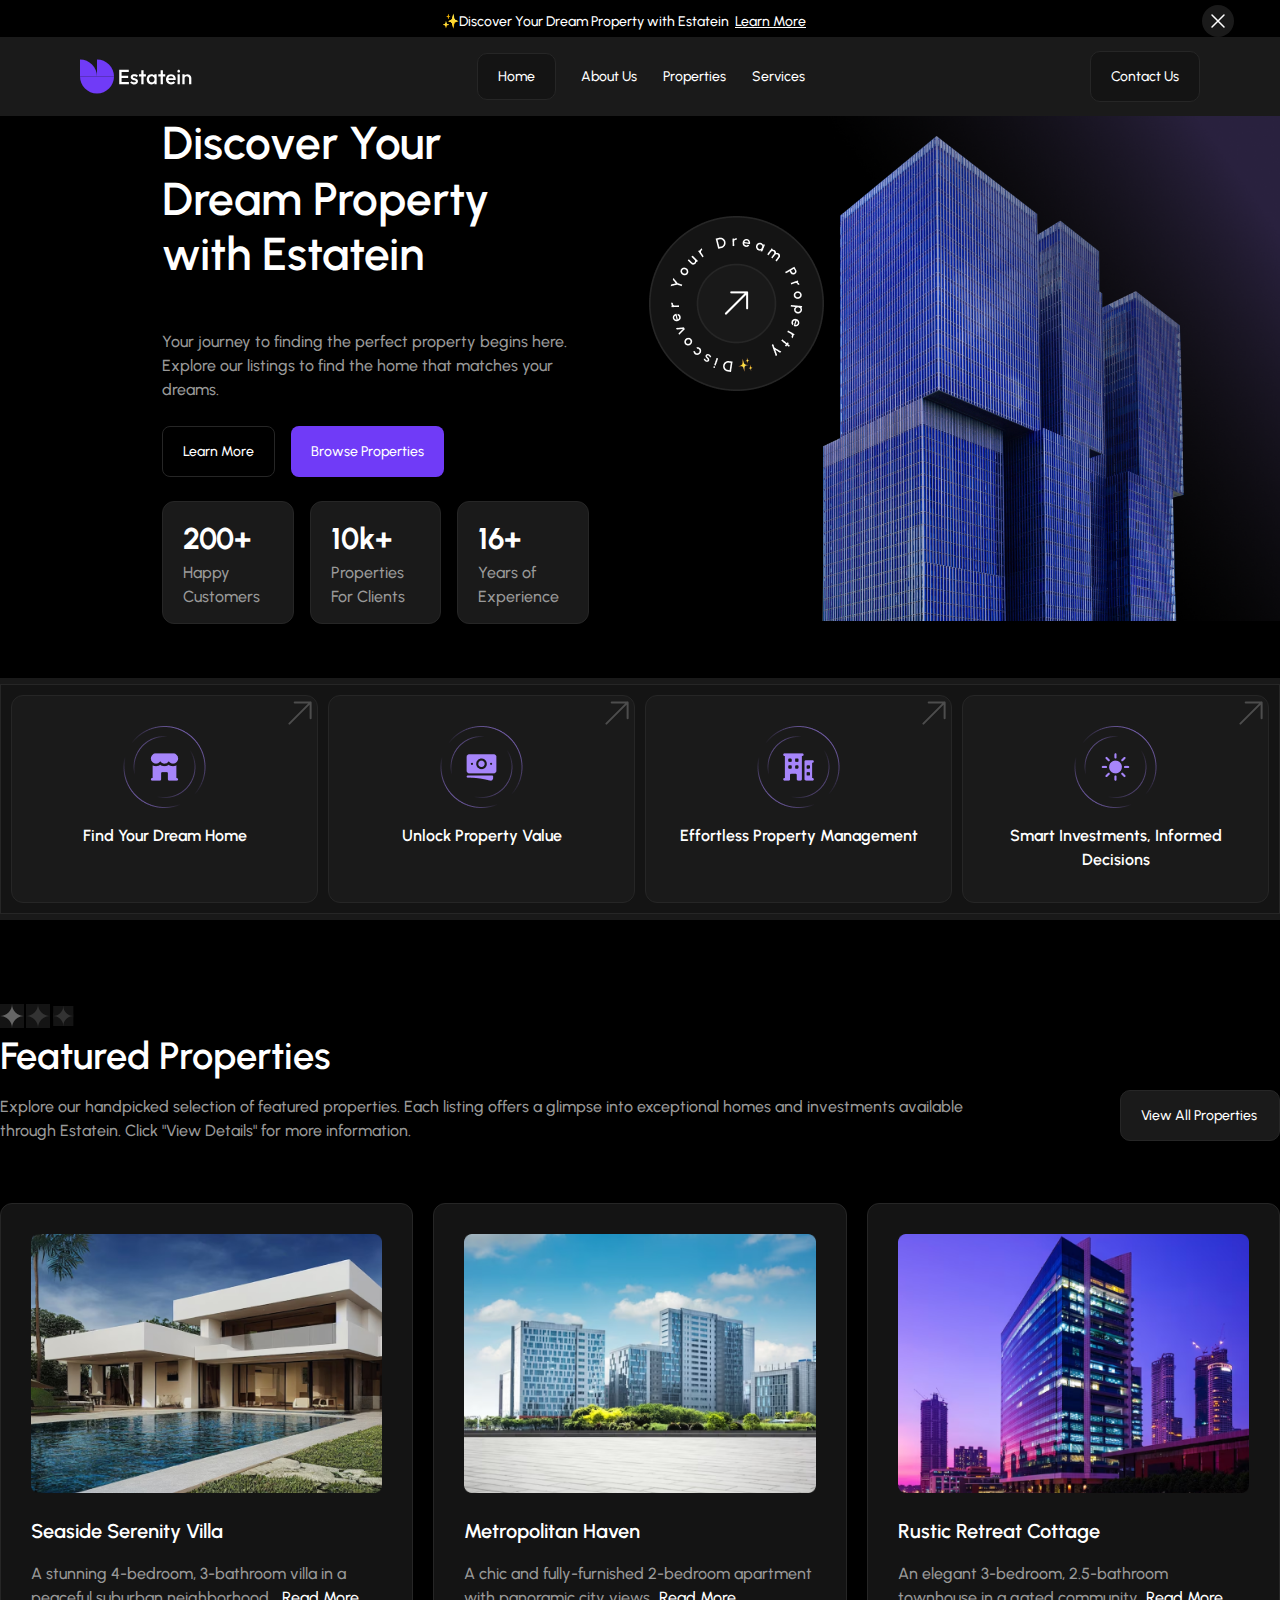
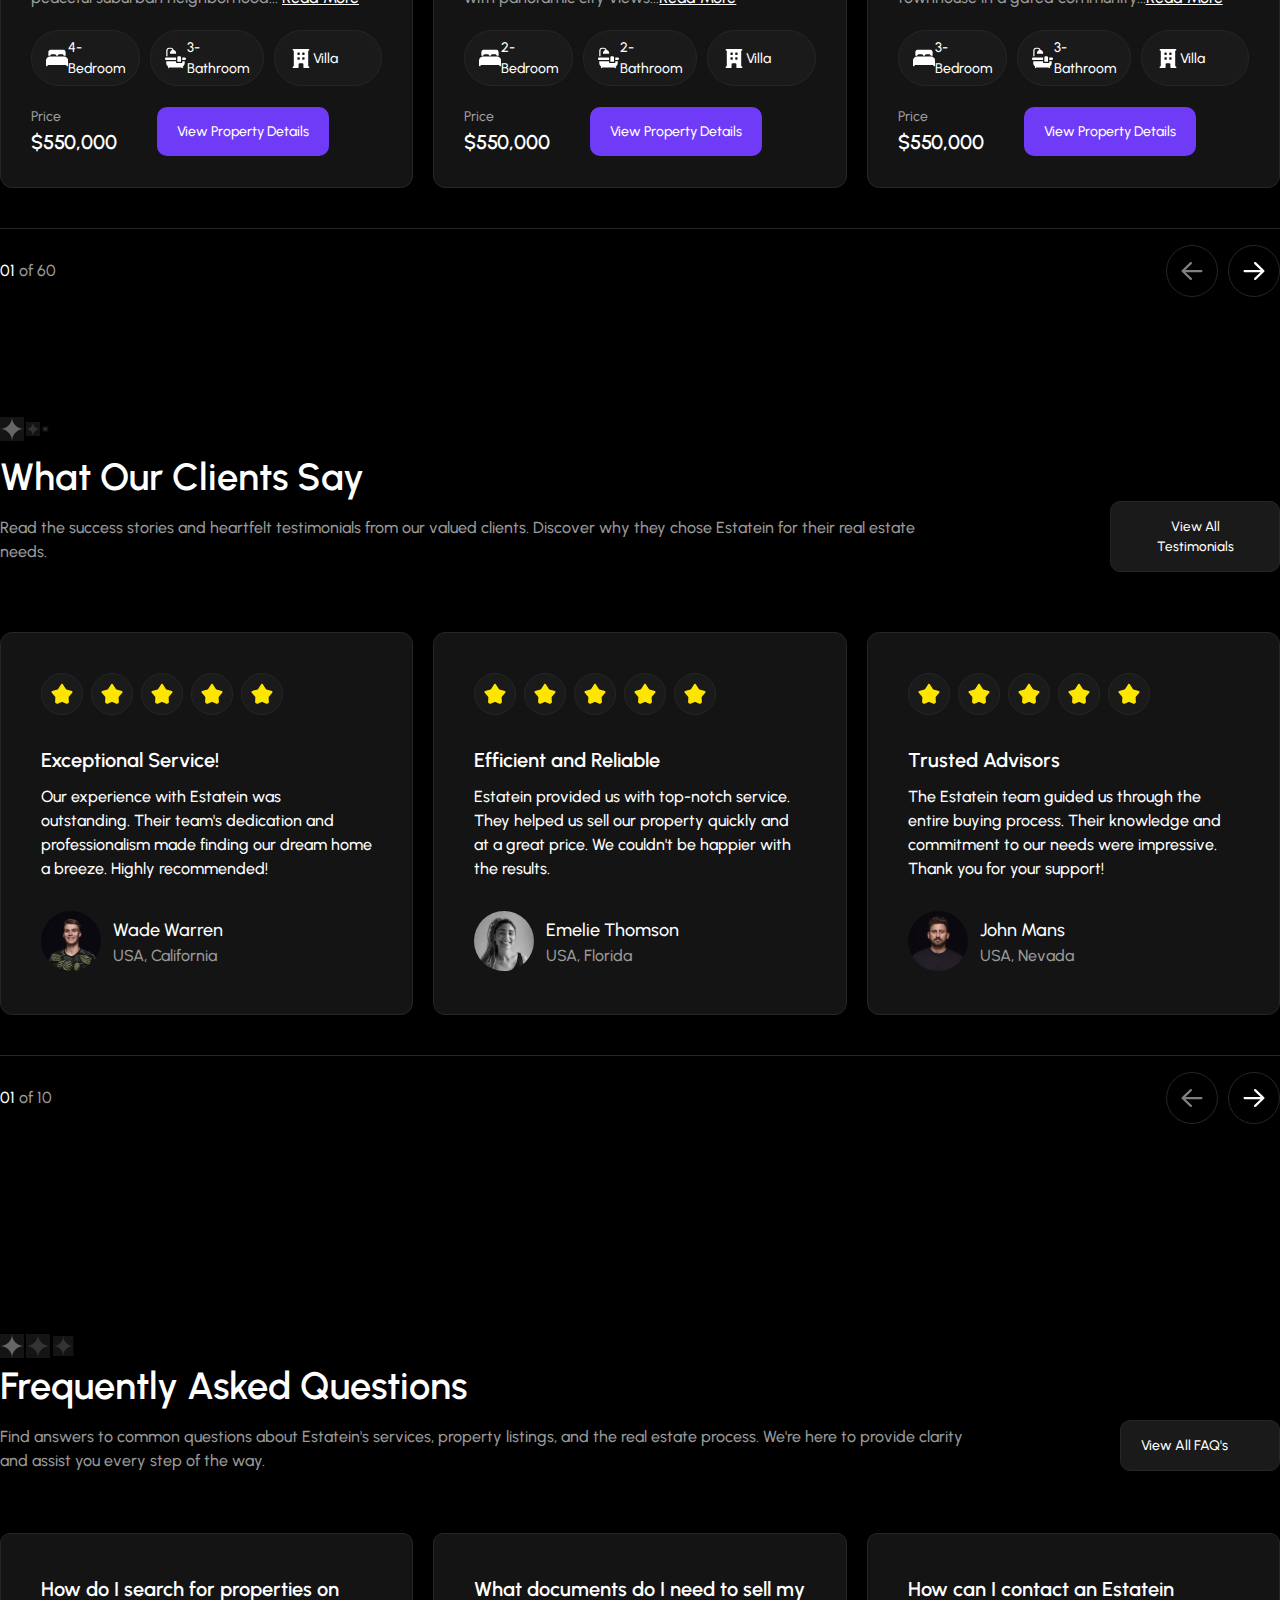
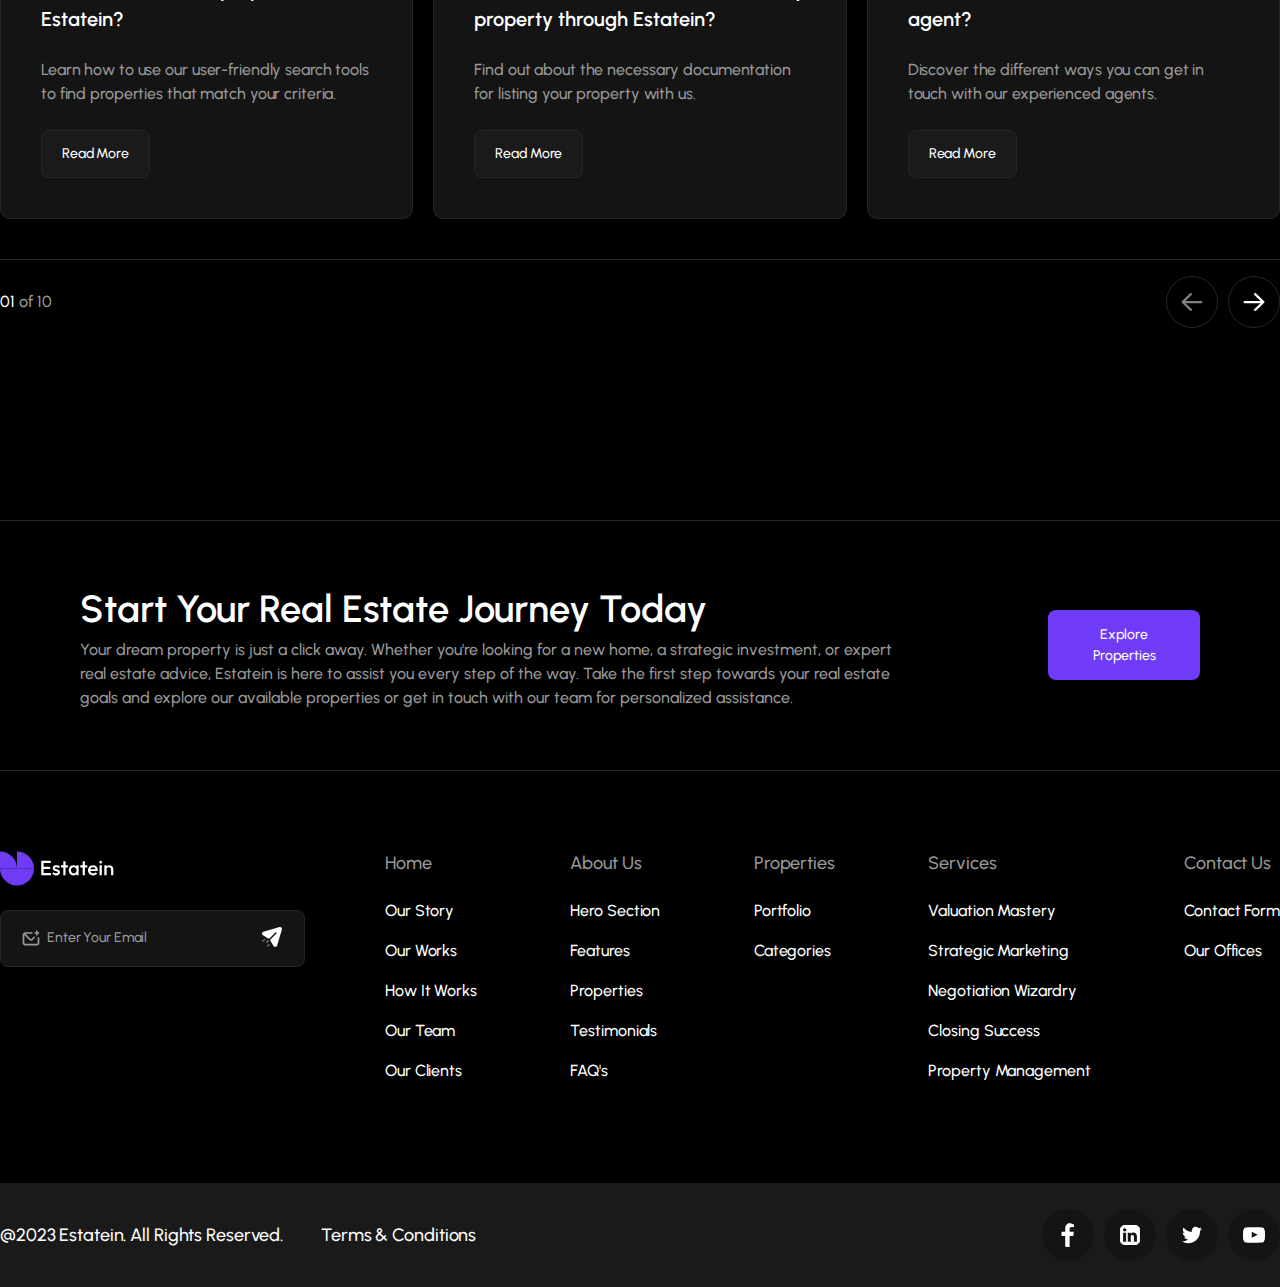
==== commit d17494cf: "property page added" ====
--- a/pages/home/index.html
+++ b/pages/home/index.html
@@ -496,69 +496,94 @@
 <!-- Footer -->
 
 
-<footer class="footer-section">
-<div class="container">
-    <div class="footer">
-        <div class="left-side">
-            <div class="logo">
-<img src="../../assets/icons/home/navbar.svg" alt="">
-<img src="../../assets/icons/home/navtext.svg" alt="">
-            </div>
-            <div class="input">
-                <img class="letter" src="../../assets/icons/home/letter.svg" alt="">
-                <input type="text" placeholder="Enter Your Email">
-                <img class="send" src="../../assets/icons/home/send.svg" alt="">
-            </div>
-        </div>
-        <div class="right-side">
-        <div class="navigation">
-            <p>Home</p>
-            <ul>
-                <li><a href="#">Our Story</a></li>
-                <li><a href="#">Our Works</a></li>
-                <li><a href="#">How It Works</a></li>
-                <li><a href="#">Our Team</a></li>
-                <li><a href="#">Our Clients</a></li>
-            </ul>
-        </div>
-        <div class="navigation">
-            <p>About Us</p>
-            <ul>
-                <li><a href="#">Hero Section</a></li>
-                <li><a href="#">Features</a></li>
-                <li><a href="#">Properties</a></li>
-                <li><a href="#">Testimonials</a></li>
-                <li><a href="#">FAQ's</a></li>
-            </ul>
-        </div>
-        <div class="navigation">
-            <p>Properties</p>
-            <ul>
-                <li><a href="#">Portfolio</a></li>
-                <li><a href="#">Categories</a></li>
-            </ul>
-        </div>
-        <div class="navigation">
-            <p>Services</p>
-            <ul>
-                <li><a href="#">Valuation Mastery</a></li>
-                <li><a href="#">Strategic Marketing</a></li>
-                <li><a href="#">Negotiation Wizardry</a></li>
-                <li><a href="#">Closing Success</a></li>
-                <li><a href="#">Property Management</a></li>
-            </ul>
-        </div>
-        <div class="navigation navigation5">
-            <p>Contact Us</p>
-            <ul>
-                <li><a href="#">Contact Form</a></li>
-                <li><a href="#">Our Offices</a></li>
-            </ul>
-        </div>
-        </div>
-    </div>
-</div>
-</footer>
+<!-- Footer -->
+<footer>
+    <div class="container">
+        <div class="footer-start">
+            <div class="left-side">
+                <div class="top">
+                    <img src="../../assets/icons/home/navbar.svg" alt="">
+                    <img src="../../assets/icons/home/navtext.svg" alt="">
+                </div>
+                <div class="bottom">
+                    <div class="p1">
+                        <img src="../../assets/icons/home/letter.svg" alt="">
+                        <p>Enter Your Email</p>
+                    </div>
+                    <div class="p2">
+                        <img src="../../assets/icons/home/send.svg" alt="">
+                    </div>
+                </div>
+            </div>
+            <div class="right-side">
+                <div class="navigation">
+                    <p>Home</p>
+                    <ul>
+                        <li><a href="#">Our Story</a></li>
+                        <li><a href="#">Our Works</a></li>
+                        <li><a href="#">How It Works</a></li>
+                        <li><a href="#">Our Team</a></li>
+                        <li><a href="#">Our Clients</a></li>
+                    </ul>
+                </div>
+                <div class="navigation">
+                    <p>About Us</p>
+                    <ul>
+                        <li><a href="#">Hero Section</a></li>
+                        <li><a href="#">Features</a></li>
+                        <li><a href="#">Properties</a></li>
+                        <li><a href="#">Testimonials</a></li>
+                        <li><a href="#">FAQ's</a></li>
+                    </ul>
+                </div>
+                <div class="navigation">
+                    <p>Properties</p>
+                    <ul>
+                        <li><a href="#">Portfolio</a></li>
+                        <li><a href="#">Categories</a></li>
+                    </ul>
+                </div>
+                <div class="navigation">
+                    <p>Services</p>
+                    <ul>
+                        <li><a href="#">Valuation Mastery</a></li>
+                        <li><a href="#">Strategic Marketing</a></li>
+                        <li><a href="#">Negotiation Wizardry</a></li>
+                        <li><a href="#">Closing Success</a></li>
+                        <li><a href="#">Property Management</a></li>
+                    </ul>
+                </div>
+                <div class="navigation navigation5">
+                    <p>Contact Us</p>
+                    <ul>
+                        <li><a href="#">Contact Form</a></li>
+                        <li><a href="#">Our Offices</a></li>
+                    </ul>
+                </div>
+            </div>
+        </div>
+    </div>
+    <div class="footer-end">
+        <div class="container">
+            <div class="footer">
+                <div class="left-side">
+           
+                    <p>@2023 Estatein. All Rights Reserved.</p>
+                    <span>Terms & Conditions</span>
+                
+            </div>
+            <div class="right-side">
+                <img src="../../assets/icons/property/facebook.svg" alt="">
+                <img src="../../assets/icons/property/linkdein.svg" alt="">
+                <img src="../../assets/icons/property/twitter.svg" alt="">
+                <img src="../../assets/icons/property/youtube.svg" alt="">
+            </div>
+            </div>
+    
+        </div>
+       
+    </div>
+    </footer>
 
 </body>
 </html>--- a/scss/main.css
+++ b/scss/main.css
@@ -606,7 +606,7 @@
 }
 @media (max-width: 1200px) {
   .featured-cards .container {
-    width: 358px;
+    width: 390px;
   }
 }
 .featured-cards .container .cards {
@@ -635,6 +635,7 @@
   border: 1px solid var(--Grey-15, #262626);
   background: var(--Grey-08, #141414);
   width: 100%;
+  max-height: 100%;
 }
 @media (max-width: 1596px) {
   .featured-cards .container .cards .card {
@@ -1547,7 +1548,7 @@
 }
 @media (max-width: 1200px) {
   .frequently-card .container {
-    width: 358px;
+    width: 390px;
   }
 }
 .frequently-card .container .cards {
@@ -1801,7 +1802,7 @@
   .start-journey-section .container .start-journey .right-side button {
     font-size: 14px;
     width: 100%;
-    padding-left: 25px;
+    padding: 14px 20px;
   }
 }
 
@@ -1993,7 +1994,7 @@
 }
 @media (max-width: 1200px) {
   .search-property-section .container {
-    width: 358px;
+    width: 390px;
   }
 }
 .search-property-section .container .bottom-side {
@@ -2216,7 +2217,7 @@
 }
 @media (max-width: 1200px) {
   .featured-cards .container {
-    width: 358px;
+    width: 390px;
   }
 }
 .featured-cards .container .cards {
@@ -2469,7 +2470,7 @@
 }
 @media (max-width: 1200px) {
   .number-line2 .container {
-    width: 358px;
+    width: 390px;
   }
 }
 .number-line2 .container .number {
@@ -2589,148 +2590,705 @@
   }
 }
 
-.footer-section {
-  padding: 100px 162px;
-}
-@media (max-width: 1596px) {
-  .footer-section {
-    padding: 80px;
-  }
-}
-@media (max-width: 1200px) {
-  .footer-section {
-    padding: 50px 16px;
-  }
-}
-@media (max-width: 1596px) {
-  .footer-section .container {
+.let-happen-section {
+  display: flex;
+  padding: 100px;
+  flex-direction: column;
+  justify-content: center;
+  align-items: center;
+  gap: 50px;
+  border-radius: 12px;
+  border: 1px solid #262626;
+  margin-top: 80px;
+}
+@media (max-width: 1596px) {
+  .let-happen-section {
+    padding: 50px;
+    gap: 30px;
+    margin-top: 60px;
+  }
+}
+@media (max-width: 1200px) {
+  .let-happen-section {
+    padding: 20px;
+    margin-top: 40px;
+  }
+}
+@media (max-width: 1596px) {
+  .let-happen-section .container {
     width: 100%;
   }
 }
 @media (max-width: 1200px) {
-  .footer-section .container {
+  .let-happen-section .container {
+    width: 100%;
+  }
+}
+.let-happen-section .let-happen {
+  display: flex;
+  flex-direction: column;
+  align-items: flex-start;
+  gap: 50px;
+}
+@media (max-width: 1596px) {
+  .let-happen-section .let-happen {
+    gap: 30px;
+  }
+}
+@media (max-width: 1200px) {
+  .let-happen-section .let-happen {
+    gap: 20px;
+    width: 317px;
+  }
+}
+.let-happen-section .let-happen .top-side {
+  display: flex;
+  align-items: flex-start;
+  gap: 50px;
+  align-self: stretch;
+}
+@media (max-width: 1596px) {
+  .let-happen-section .let-happen .top-side {
+    gap: 30px;
+  }
+}
+@media (max-width: 1200px) {
+  .let-happen-section .let-happen .top-side {
+    gap: 20px;
+    flex-direction: column;
+    width: 317px;
+  }
+}
+.let-happen-section .let-happen .top-side .input {
+  display: flex;
+  flex-direction: column;
+  align-items: flex-start;
+  gap: 16px;
+  flex: 1 0 0;
+}
+@media (max-width: 1596px) {
+  .let-happen-section .let-happen .top-side .input {
+    gap: 14px;
+  }
+}
+@media (max-width: 1200px) {
+  .let-happen-section .let-happen .top-side .input {
+    gap: 10px;
+    width: 317px;
+  }
+}
+.let-happen-section .let-happen .top-side .input p {
+  color: var(--Absolute-White, #FFF);
+  font-family: Urbanist;
+  font-size: 20px;
+  font-style: normal;
+  font-weight: 600;
+  line-height: 150%; /* 30px */
+}
+@media (max-width: 1596px) {
+  .let-happen-section .let-happen .top-side .input p {
+    font-size: 16px;
+  }
+}
+@media (max-width: 1200px) {
+  .let-happen-section .let-happen .top-side .input p {
+    font-size: 16px;
+  }
+}
+.let-happen-section .let-happen .top-side .input span {
+  color: var(--Grey-40, #666);
+  font-family: Urbanist;
+  font-size: 18px;
+  font-style: normal;
+  font-weight: 500;
+  line-height: 20px; /* 111.111% */
+  display: flex;
+  padding: 24px 20px;
+  align-items: center;
+  gap: 12px;
+  align-self: stretch;
+  border-radius: 8px;
+  border: 1px solid #262626;
+  background: #1A1A1A;
+}
+@media (max-width: 1596px) {
+  .let-happen-section .let-happen .top-side .input span {
+    font-size: 14px;
+    padding: 16px 20px;
+  }
+}
+@media (max-width: 1200px) {
+  .let-happen-section .let-happen .top-side .input span {
+    padding: 16px 20px;
+  }
+}
+.let-happen-section .let-happen .middle-side {
+  display: flex;
+  align-items: flex-start;
+  gap: 50px;
+  align-self: stretch;
+}
+@media (max-width: 1596px) {
+  .let-happen-section .let-happen .middle-side {
+    gap: 30px;
+  }
+}
+@media (max-width: 1200px) {
+  .let-happen-section .let-happen .middle-side {
+    gap: 20px;
+    flex-direction: column;
+    width: 317px;
+  }
+}
+.let-happen-section .let-happen .middle-side .input {
+  display: flex;
+  flex-direction: column;
+  align-items: flex-start;
+  gap: 16px;
+  flex: 1 0 0;
+}
+@media (max-width: 1596px) {
+  .let-happen-section .let-happen .middle-side .input {
+    gap: 14px;
+  }
+}
+@media (max-width: 1200px) {
+  .let-happen-section .let-happen .middle-side .input {
+    gap: 10px;
+    width: 317px;
+  }
+}
+.let-happen-section .let-happen .middle-side .input p {
+  color: var(--Absolute-White, #FFF);
+  font-family: Urbanist;
+  font-size: 20px;
+  font-style: normal;
+  font-weight: 600;
+  line-height: 150%; /* 30px */
+}
+@media (max-width: 1596px) {
+  .let-happen-section .let-happen .middle-side .input p {
+    font-size: 16px;
+  }
+}
+@media (max-width: 1200px) {
+  .let-happen-section .let-happen .middle-side .input p {
+    font-size: 16px;
+  }
+}
+.let-happen-section .let-happen .middle-side .input span {
+  display: flex;
+  padding: 24px 20px;
+  align-items: center;
+  gap: 12px;
+  align-self: stretch;
+  justify-content: space-between;
+  border-radius: 8px;
+  border: 1px solid #262626;
+  background: #1A1A1A;
+}
+@media (max-width: 1596px) {
+  .let-happen-section .let-happen .middle-side .input span {
+    font-size: 14px;
+    padding: 16px 20px;
+  }
+}
+@media (max-width: 1200px) {
+  .let-happen-section .let-happen .middle-side .input span {
+    padding: 16px 20px;
+  }
+}
+.let-happen-section .let-happen .middle-side .input span p {
+  color: var(--Grey-40, #666);
+  font-family: Urbanist;
+  font-size: 18px;
+  font-style: normal;
+  font-weight: 500;
+  line-height: 20px; /* 111.111% */
+}
+@media (max-width: 1596px) {
+  .let-happen-section .let-happen .middle-side .input span p {
+    font-size: 14px;
+  }
+}
+.let-happen-section .let-happen .bottom-side {
+  display: flex;
+  align-items: flex-start;
+  justify-content: space-between;
+  gap: 50px;
+  align-self: stretch;
+}
+@media (max-width: 1596px) {
+  .let-happen-section .let-happen .bottom-side {
+    gap: 30px;
+  }
+}
+@media (max-width: 1200px) {
+  .let-happen-section .let-happen .bottom-side {
+    gap: 20px;
+    flex-direction: column;
+    width: 317px;
+  }
+}
+.let-happen-section .let-happen .bottom-side .input {
+  display: flex;
+  flex-direction: column;
+  align-items: flex-start;
+  gap: 16px;
+  flex: 1 0 0;
+}
+@media (max-width: 1596px) {
+  .let-happen-section .let-happen .bottom-side .input {
+    gap: 14px;
+  }
+}
+@media (max-width: 1200px) {
+  .let-happen-section .let-happen .bottom-side .input {
+    gap: 10px;
+    width: 317px;
+  }
+}
+.let-happen-section .let-happen .bottom-side .input p {
+  color: var(--Absolute-White, #FFF);
+  font-family: Urbanist;
+  font-size: 20px;
+  font-style: normal;
+  font-weight: 600;
+  line-height: 150%; /* 30px */
+}
+@media (max-width: 1596px) {
+  .let-happen-section .let-happen .bottom-side .input p {
+    font-size: 16px;
+  }
+}
+@media (max-width: 1200px) {
+  .let-happen-section .let-happen .bottom-side .input p {
+    font-size: 16px;
+  }
+}
+.let-happen-section .let-happen .bottom-side .input span {
+  display: flex;
+  padding: 22px 20px;
+  align-items: center;
+  justify-content: space-between;
+  gap: 12px;
+  align-self: stretch;
+  border-radius: 8px;
+  border: 1px solid #262626;
+  background: #1A1A1A;
+}
+@media (max-width: 1596px) {
+  .let-happen-section .let-happen .bottom-side .input span {
+    padding: 16px 20px;
+  }
+}
+.let-happen-section .let-happen .bottom-side .input span p {
+  color: var(--Grey-40, #666);
+  font-family: Urbanist;
+  font-size: 18px;
+  font-style: normal;
+  font-weight: 500;
+  line-height: 20px; /* 111.111% */
+}
+@media (max-width: 1596px) {
+  .let-happen-section .let-happen .bottom-side .input span p {
+    font-size: 14px;
+  }
+}
+@media (max-width: 1200px) {
+  .let-happen-section .let-happen .bottom-side .input span p {
+    padding: 16px 20px;
+  }
+}
+.let-happen-section .let-happen .bottom-side .input .spans {
+  display: flex;
+  align-items: flex-start;
+  gap: 16px;
+  align-self: stretch;
+}
+.let-happen-section .let-happen .bottom-side .input .spans .span {
+  display: flex;
+  padding: 22px 24px;
+  align-items: center;
+  justify-content: space-between;
+  gap: 12px;
+  flex: 1 0 0;
+  border-radius: 8px;
+  border: 1px solid #262626;
+  background: #1A1A1A;
+}
+@media (max-width: 1596px) {
+  .let-happen-section .let-happen .bottom-side .input .spans .span {
+    padding: 16px 20px;
+    gap: 6px;
+  }
+}
+@media (max-width: 1200px) {
+  .let-happen-section .let-happen .bottom-side .input .spans .span {
+    padding: 16px 20px;
+    gap: 6px;
+  }
+}
+.let-happen-section .let-happen .bottom-side .input .spans .span .p1 {
+  display: flex;
+  align-items: center;
+  gap: 12px;
+}
+@media (max-width: 1596px) {
+  .let-happen-section .let-happen .bottom-side .input .spans .span .p1 {
+    gap: 6px;
+  }
+}
+@media (max-width: 1200px) {
+  .let-happen-section .let-happen .bottom-side .input .spans .span .p1 {
+    gap: 6px;
+  }
+}
+.let-happen-section .let-happen .bottom-side .input .spans .span .p1 p {
+  color: var(--Grey-40, #666);
+  font-family: Urbanist;
+  font-size: 18px;
+  font-style: normal;
+  font-weight: 500;
+  line-height: 20px; /* 111.111% */
+}
+@media (max-width: 1596px) {
+  .let-happen-section .let-happen .bottom-side .input .spans .span .p1 p {
+    font-size: 14px;
+  }
+}
+@media (max-width: 1200px) {
+  .let-happen-section .let-happen .bottom-side .input .spans .span .p1 p {
+    font-size: 14px;
+  }
+}
+@media (max-width: 1200px) {
+  .let-happen-section .let-happen .bottom-side .input .spans .span .p1 img {
+    width: 20px;
+    height: 20px;
+  }
+}
+@media (max-width: 1200px) {
+  .let-happen-section .let-happen .bottom-side .input .spans .span .p2 img {
+    width: 10px;
+    height: 10px;
+  }
+}
+.let-happen-section .let-happen .last-side {
+  align-self: stretch;
+}
+.let-happen-section .let-happen .last-side .message {
+  display: flex;
+  flex-direction: column;
+  align-items: flex-start;
+  gap: 16px;
+  align-self: stretch;
+}
+@media (max-width: 1596px) {
+  .let-happen-section .let-happen .last-side .message {
+    gap: 14px;
+  }
+}
+@media (max-width: 1200px) {
+  .let-happen-section .let-happen .last-side .message {
+    gap: 10px;
+    width: 317px;
+  }
+}
+.let-happen-section .let-happen .last-side .message .top p {
+  color: var(--Absolute-White, #FFF);
+  font-family: Urbanist;
+  font-size: 20px;
+  font-style: normal;
+  font-weight: 600;
+  line-height: 150%; /* 30px */
+}
+@media (max-width: 1596px) {
+  .let-happen-section .let-happen .last-side .message .top p {
+    font-size: 16px;
+  }
+}
+@media (max-width: 1200px) {
+  .let-happen-section .let-happen .last-side .message .top p {
+    font-size: 16px;
+  }
+}
+.let-happen-section .let-happen .last-side .message .bottom {
+  display: flex;
+  height: 170px;
+  padding: 24px 20px;
+  align-items: flex-start;
+  gap: 12px;
+  align-self: stretch;
+  border-radius: 8px;
+  border: 1px solid #262626;
+  background: #1A1A1A;
+}
+@media (max-width: 1596px) {
+  .let-happen-section .let-happen .last-side .message .bottom {
+    height: 122px;
+    padding: 16px 20px;
+  }
+}
+@media (max-width: 1596px) {
+  .let-happen-section .let-happen .last-side .message .bottom {
+    height: 90px;
+    padding: 16px 20px;
+  }
+}
+.let-happen-section .let-happen .last-side .message .bottom p {
+  color: var(--Grey-40, #666);
+  font-family: Urbanist;
+  font-size: 18px;
+  font-style: normal;
+  font-weight: 500;
+  line-height: 20px; /* 111.111% */
+}
+@media (max-width: 1596px) {
+  .let-happen-section .let-happen .last-side .message .bottom p {
+    font-size: 14px;
+  }
+}
+@media (max-width: 1200px) {
+  .let-happen-section .let-happen .last-side .message .bottom p {
+    font-size: 14px;
+  }
+}
+.let-happen-section .let-happen .end-side {
+  align-self: stretch;
+}
+.let-happen-section .let-happen .end-side .inputs {
+  display: flex;
+  justify-content: center;
+  align-items: center;
+  gap: 50px;
+  align-self: stretch;
+}
+@media (max-width: 1596px) {
+  .let-happen-section .let-happen .end-side .inputs {
+    gap: 50px;
+  }
+}
+@media (max-width: 1200px) {
+  .let-happen-section .let-happen .end-side .inputs {
+    gap: 20px;
+    flex-direction: column;
+    width: 317px;
+  }
+}
+.let-happen-section .let-happen .end-side .inputs .input1 {
+  display: flex;
+  align-items: center;
+  gap: 10px;
+  flex: 1 0 0;
+}
+@media (max-width: 1596px) {
+  .let-happen-section .let-happen .end-side .inputs .input1 {
+    gap: 6px;
+  }
+}
+@media (max-width: 1200px) {
+  .let-happen-section .let-happen .end-side .inputs .input1 {
+    gap: 6px;
+  }
+}
+.let-happen-section .let-happen .end-side .inputs .input1 span {
+  width: 28px;
+  height: 28px;
+  border-radius: 4px;
+  border: 1px solid #262626;
+  background: #1A1A1A;
+}
+@media (max-width: 1596px) {
+  .let-happen-section .let-happen .end-side .inputs .input1 span {
+    width: 24px;
+    height: 24px;
+  }
+}
+@media (max-width: 1200px) {
+  .let-happen-section .let-happen .end-side .inputs .input1 span {
+    width: 24px;
+    height: 24px;
+  }
+}
+.let-happen-section .let-happen .end-side .inputs .input1 p {
+  color: var(--Grey-60, #999);
+  font-family: Urbanist;
+  font-size: 18px;
+  font-style: normal;
+  font-weight: 500;
+  line-height: 150%;
+}
+@media (max-width: 1596px) {
+  .let-happen-section .let-happen .end-side .inputs .input1 p {
+    font-size: 16px;
+  }
+}
+@media (max-width: 1200px) {
+  .let-happen-section .let-happen .end-side .inputs .input1 p {
+    font-size: 14px;
+  }
+}
+.let-happen-section .let-happen .end-side .inputs .input2 {
+  display: flex;
+  padding: 18px 46px;
+  justify-content: center;
+  align-items: center;
+  gap: 67px;
+  border-radius: 8px;
+  background: var(--Purple-60, #703BF7);
+  color: var(--Absolute-White, #FFF);
+  font-family: Urbanist;
+  font-size: 18px;
+  font-style: normal;
+  font-weight: 500;
+  line-height: 24px; /* 133.333% */
+  cursor: pointer;
+}
+.let-happen-section .let-happen .end-side .inputs .input2:hover {
+  background-color: #1A64FF;
+}
+@media (max-width: 1596px) {
+  .let-happen-section .let-happen .end-side .inputs .input2 {
+    padding: 14px 34px;
+    gap: 67px;
+  }
+}
+@media (max-width: 1200px) {
+  .let-happen-section .let-happen .end-side .inputs .input2 {
+    padding: 14px 34px;
+    gap: 67px;
+  }
+}
+
+footer {
+  margin-top: 100px;
+}
+@media (max-width: 1596px) {
+  footer {
+    margin-top: 80px;
+  }
+}
+@media (max-width: 1596px) {
+  footer .container {
+    width: 100%;
+  }
+}
+@media (max-width: 1200px) {
+  footer .container {
     width: 358px;
   }
 }
-.footer-section .container .footer {
+footer .container .footer-start {
   display: flex;
   gap: 80px;
-  align-items: flex-start;
-}
-@media (max-width: 1596px) {
-  .footer-section .container .footer {
+}
+@media (max-width: 1596px) {
+  footer .container .footer-start {
     gap: 80px;
   }
 }
 @media (max-width: 1200px) {
-  .footer-section .container .footer {
+  footer .container .footer-start {
     gap: 50px;
     flex-direction: column;
   }
 }
-.footer-section .container .footer .left-side {
+footer .container .footer-start .left-side {
   display: flex;
   flex-direction: column;
   gap: 30px;
 }
 @media (max-width: 1596px) {
-  .footer-section .container .footer .left-side {
+  footer .container .footer-start .left-side {
     gap: 24px;
   }
 }
-@media (max-width: 1200px) {
-  .footer-section .container .footer .left-side {
-    gap: 20px;
-    width: 100%;
-  }
-}
-.footer-section .container .footer .left-side .logo {
-  display: flex;
-  align-items: center;
-  gap: 5px;
-}
-.footer-section .container .footer .left-side .input {
-  display: flex;
-  align-items: center;
-  position: relative;
-}
-@media (max-width: 1200px) {
-  .footer-section .container .footer .left-side .input {
-    left: 0;
-  }
-}
-.footer-section .container .footer .left-side .input .letter {
-  position: absolute;
-  top: 20px;
-}
-@media (max-width: 1596px) {
-  .footer-section .container .footer .left-side .input .letter {
-    top: 15px;
-  }
-}
-.footer-section .container .footer .left-side .input input {
-  display: flex;
-  width: 305px;
+footer .container .footer-start .left-side .top {
+  display: flex;
+  align-items: center;
+  gap: 10px;
+}
+@media (max-width: 1596px) {
+  footer .container .footer-start .left-side .top {
+    gap: 7px;
+  }
+}
+footer .container .footer-start .left-side .bottom {
+  display: flex;
+  justify-content: space-between;
+  width: 423px;
   padding: 18px 24px;
   align-items: center;
   gap: 10px;
   border-radius: 12px;
   border: 1px solid #262626;
   background: #141414;
-  color: var(--Grey-60, #999);
-  font-family: Urbanist;
-  font-size: 18px;
-  font-style: normal;
-  font-weight: 500;
-  line-height: 24px; /* 171.429% */
-  letter-spacing: -0.084px;
-}
-@media (max-width: 1596px) {
-  .footer-section .container .footer .left-side .input input {
+}
+@media (max-width: 1596px) {
+  footer .container .footer-start .left-side .bottom {
+    padding: 14px 20px;
+    width: 305px;
+    gap: 6px;
+    border-radius: 8px;
+  }
+}
+@media (max-width: 1200px) {
+  footer .container .footer-start .left-side .bottom {
     padding: 14px 20px;
     gap: 6px;
-  }
-}
-@media (max-width: 1200px) {
-  .footer-section .container .footer .left-side .input input {
-    padding: 14px 20px;
+    width: 357px;
+    border-radius: 8px;
+  }
+}
+footer .container .footer-start .left-side .bottom .p1 {
+  display: flex;
+  align-items: center;
+  gap: 10px;
+}
+@media (max-width: 1596px) {
+  footer .container .footer-start .left-side .bottom .p1 {
     gap: 6px;
-    padding-left: 30px;
-  }
-}
-.footer-section .container .footer .left-side .input .send {
-  position: absolute;
-  top: 20px;
-  left: 280px;
-}
-@media (max-width: 1596px) {
-  .footer-section .container .footer .left-side .input .send {
-    top: 15px;
-  }
-}
-.footer-section .container .footer .right-side {
-  display: grid;
-  grid-template-columns: repeat(5, 1fr);
+  }
+}
+footer .container .footer-start .left-side .bottom .p1 p {
+  color: var(--Grey-60, #999);
+  font-family: Urbanist;
+  font-size: 18px;
+  font-style: normal;
+  font-weight: 500;
+  line-height: 24px; /* 133.333% */
+  letter-spacing: -0.108px;
+}
+@media (max-width: 1596px) {
+  footer .container .footer-start .left-side .bottom .p1 p {
+    font-size: 14px;
+  }
+}
+footer .container .footer-start .right-side {
+  display: flex;
+  justify-content: space-between;
+  align-items: flex-start;
   flex: 1 0 0;
 }
 @media (max-width: 1200px) {
-  .footer-section .container .footer .right-side {
-    gap: 20px;
+  footer .container .footer-start .right-side {
+    gap: 40px;
     display: grid;
     grid-template-columns: repeat(2, 1fr);
   }
 }
-.footer-section .container .footer .right-side .navigation {
+footer .container .footer-start .right-side .navigation {
   display: flex;
   flex-direction: column;
   gap: 30px;
 }
 @media (max-width: 1596px) {
-  .footer-section .container .footer .right-side .navigation {
+  footer .container .footer-start .right-side .navigation {
     gap: 24px;
   }
 }
-.footer-section .container .footer .right-side .navigation p {
+footer .container .footer-start .right-side .navigation p {
   color: var(--Grey-60, #999);
   font-family: Urbanist;
   font-size: 20px;
@@ -2740,26 +3298,31 @@
   letter-spacing: -0.108px;
 }
 @media (max-width: 1596px) {
-  .footer-section .container .footer .right-side .navigation p {
+  footer .container .footer-start .right-side .navigation p {
     font-size: 18px;
   }
 }
-.footer-section .container .footer .right-side .navigation ul {
+@media (max-width: 1200px) {
+  footer .container .footer-start .right-side .navigation p {
+    font-size: 16px;
+  }
+}
+footer .container .footer-start .right-side .navigation ul {
   display: flex;
   flex-direction: column;
   gap: 20px;
 }
 @media (max-width: 1596px) {
-  .footer-section .container .footer .right-side .navigation ul {
+  footer .container .footer-start .right-side .navigation ul {
     gap: 16px;
   }
 }
 @media (max-width: 1200px) {
-  .footer-section .container .footer .right-side .navigation ul {
+  footer .container .footer-start .right-side .navigation ul {
     border-bottom: 1px solid #262626;
   }
 }
-.footer-section .container .footer .right-side .navigation ul li a {
+footer .container .footer-start .right-side .navigation ul li a {
   color: var(--Absolute-White, #FFF);
   font-family: Urbanist;
   font-size: 18px;
@@ -2769,18 +3332,75 @@
   letter-spacing: -0.096px;
   text-decoration: none;
 }
-@media (max-width: 1596px) {
-  .footer-section .container .footer .right-side .navigation ul li a {
-    font-size: 16px;
-  }
-  .footer-section .container .footer .right-side .navigation ul li a:hover {
-    color: #703BF7;
-    box-shadow: 0 2px 0 0 currentcolor;
-  }
-}
-@media (max-width: 1200px) {
-  .footer-section .container .footer .right-side .navigation5 {
+footer .container .footer-start .right-side .navigation ul li a:hover {
+  color: #703BF7;
+  box-shadow: 0 2px 0 0 currentcolor;
+}
+@media (max-width: 1596px) {
+  footer .container .footer-start .right-side .navigation ul li a {
+    font-size: 16px;
+  }
+}
+@media (max-width: 1200px) {
+  footer .container .footer-start .right-side .navigation ul li a {
+    font-size: 16px;
+  }
+}
+@media (max-width: 1200px) {
+  footer .container .footer-start .right-side .navigation5 {
     position: relative;
-    bottom: 100px;
-  }
+    bottom: 110px;
+  }
+}
+footer .footer-end {
+  margin-top: 100px;
+  padding: 16px 0;
+  background: #1A1A1A;
+}
+footer .footer-end .container .footer {
+  display: flex;
+  align-items: center;
+  justify-content: space-between;
+}
+footer .footer-end .container .footer .left-side {
+  display: flex;
+  padding: 10px 0px;
+  align-items: flex-start;
+  gap: 38px;
+}
+footer .footer-end .container .footer .left-side p {
+  color: var(--Absolute-White, #FFF);
+  font-family: Urbanist;
+  font-size: 18px;
+  font-style: normal;
+  font-weight: 500;
+  line-height: 24px; /* 133.333% */
+  letter-spacing: -0.108px;
+}
+footer .footer-end .container .footer .left-side span {
+  color: var(--Absolute-White, #FFF);
+  font-family: Urbanist;
+  font-size: 18px;
+  font-style: normal;
+  font-weight: 500;
+  line-height: 24px; /* 133.333% */
+  letter-spacing: -0.108px;
+}
+footer .footer-end .container .footer .right-side {
+  display: flex;
+  padding: 10px 0px;
+  justify-content: flex-end;
+  align-items: center;
+  gap: 10px;
+}
+footer .footer-end .container .footer .right-side img {
+  display: flex;
+  padding: 14px;
+  align-items: flex-start;
+  gap: 10px;
+  border-radius: 58px;
+  background: #141414;
+}
+footer .footer-end .container .footer .right-side img:hover {
+  background-color: #703BF7;
 }